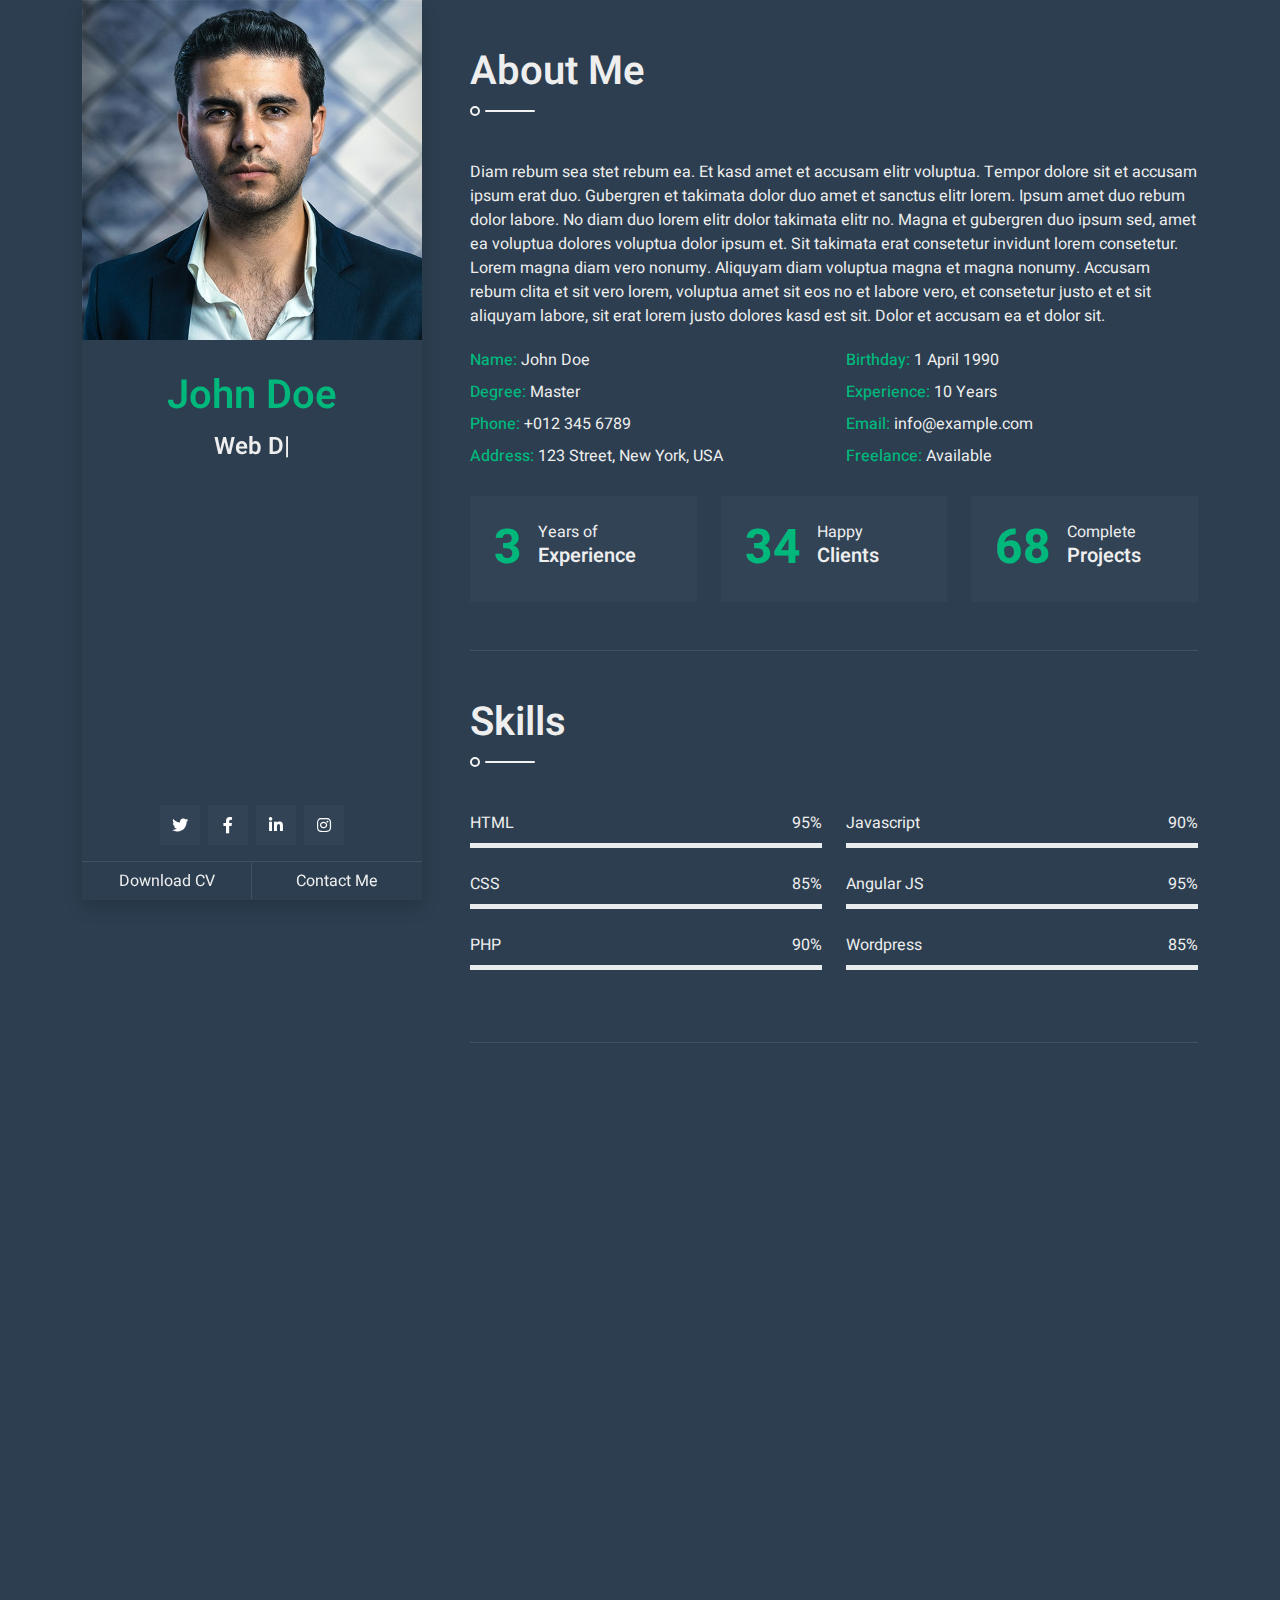
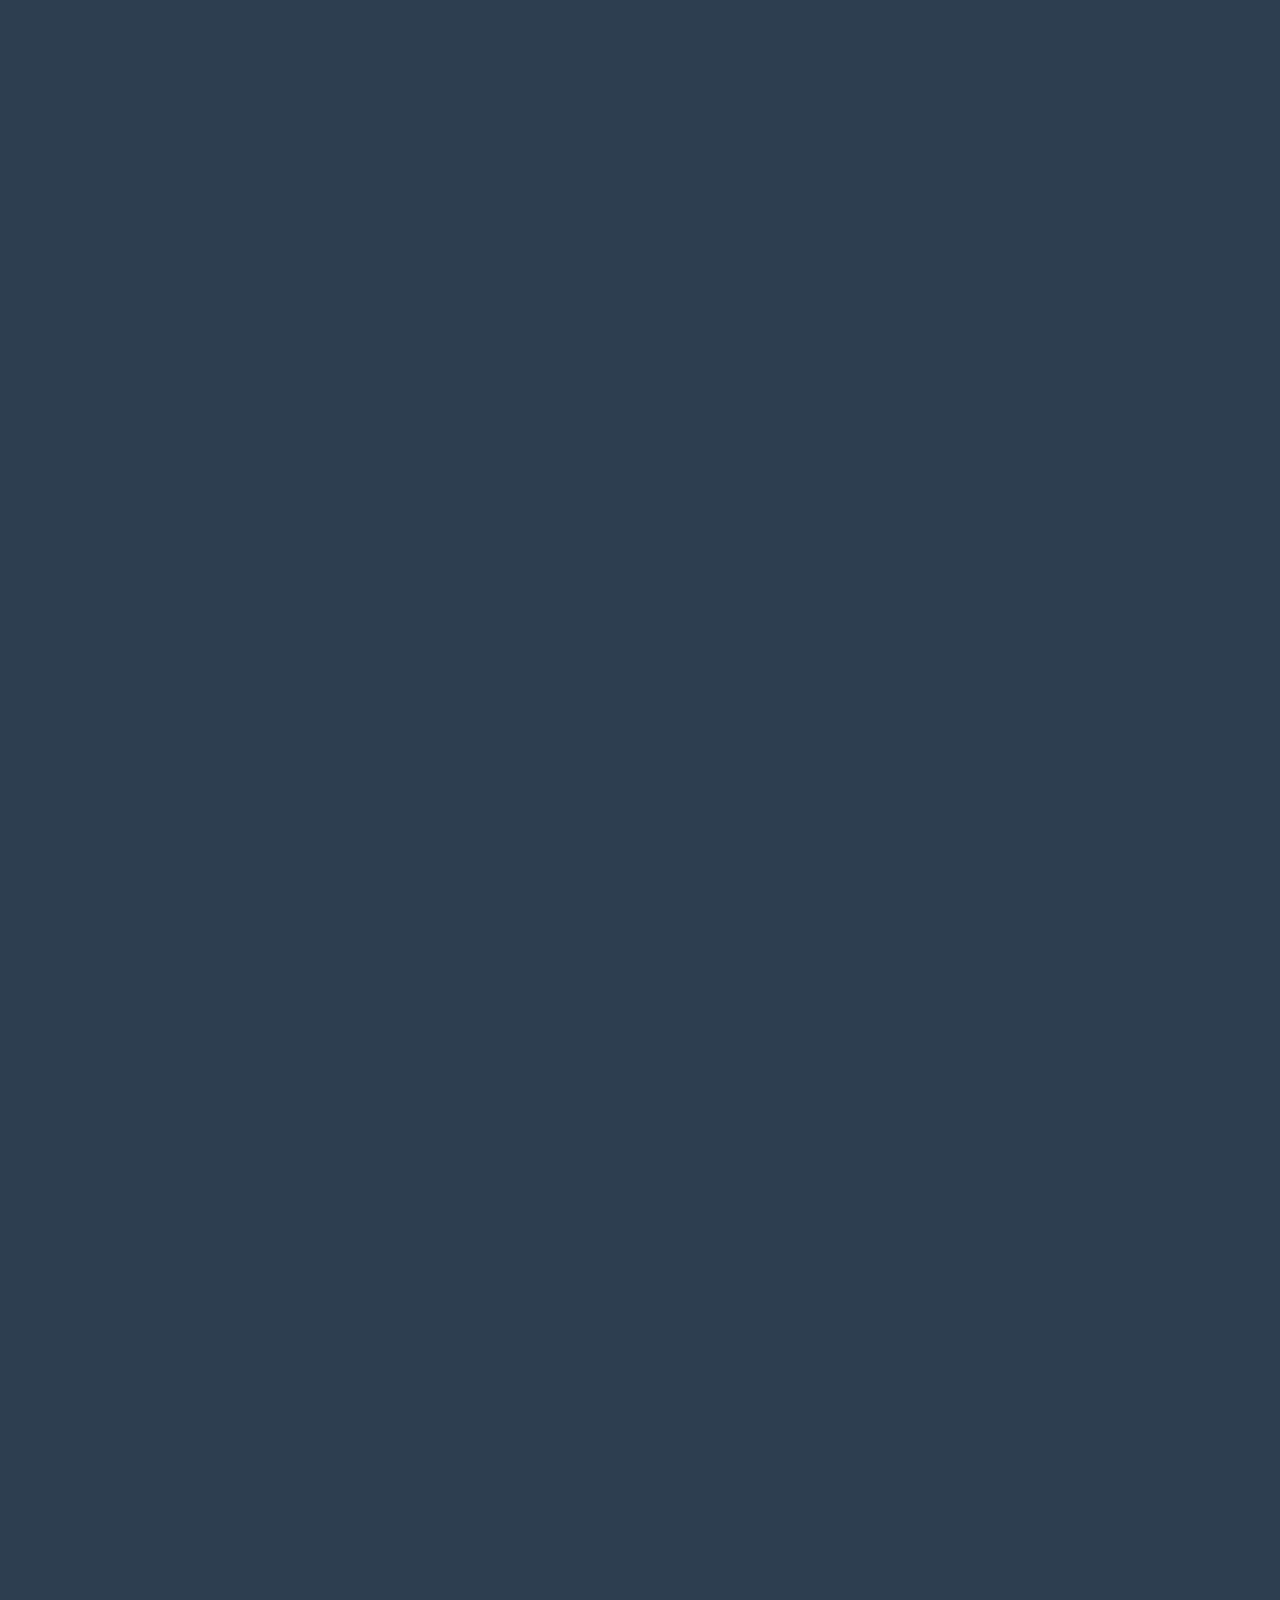
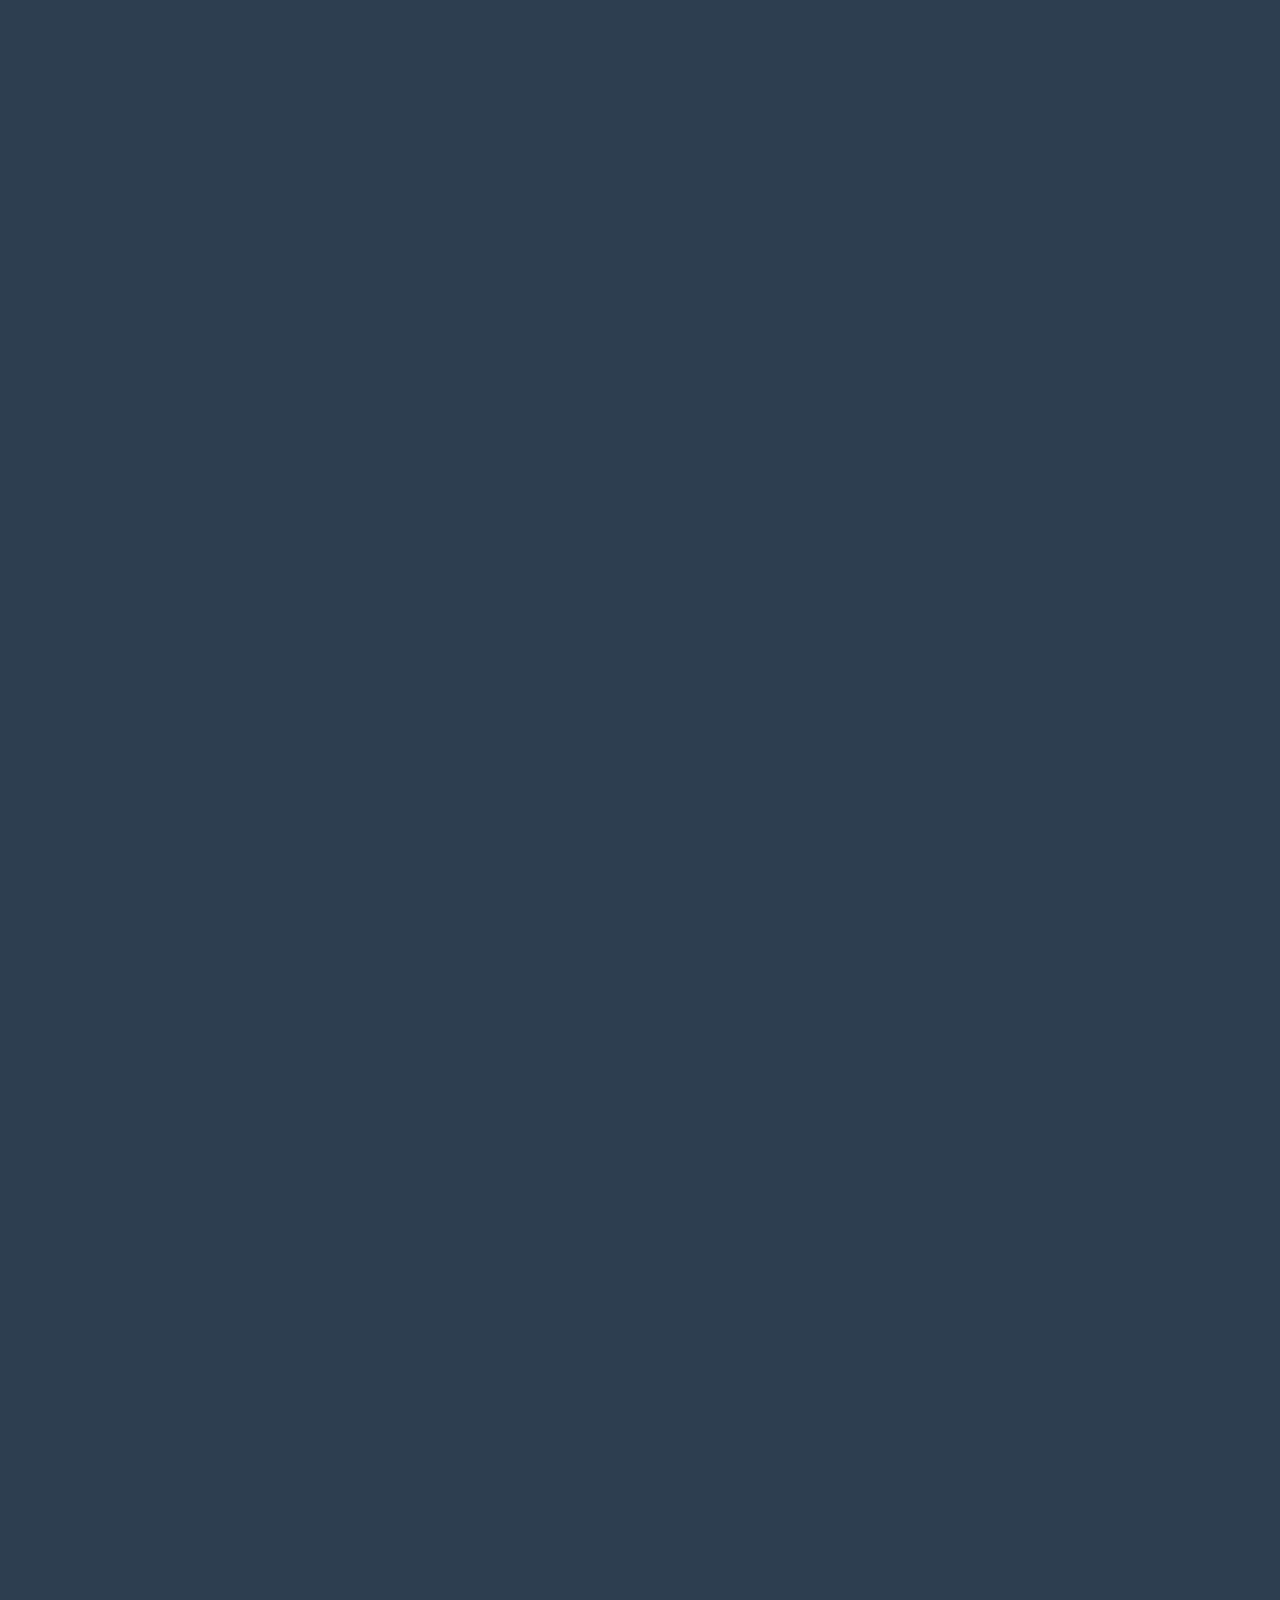
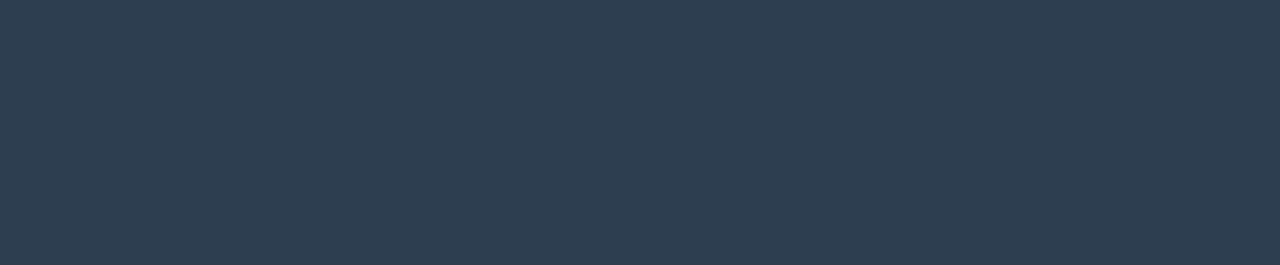
==== index.html @ 40d7a557 "update" ====
<!DOCTYPE html>
<html lang="en">
    <head>
        <met#aeb3b8et="utf-8">
        <title>DarkCV - Bootstrap CV Resume Template</title>
        <meta content="width=device-width, initial-scale=1.0" name="viewport">
        <meta content="Free Website Template" name="keywords">
        <meta content="Free Website Template" name="description">

        <!-- Favicon -->
        <link href="img/favicon.ico" rel="icon">

        <!-- Google Web Fonts -->
        <link rel="preconnect" href="https://fonts.googleapis.com">
        <link rel="preconnect" href="https://fonts.gstatic.com" crossorigin>
        <link href="https://fonts.googleapis.com/css2?family=Heebo:wght@300;400;500;600;700&display=swap" rel="stylesheet">

        <!-- Icon Font Stylesheet -->
        <link href="https://cdnjs.cloudflare.com/ajax/libs/font-awesome/5.10.0/css/all.min.css" rel="stylesheet">
        <link href="https://cdn.jsdelivr.net/npm/bootstrap-icons@1.4.1/font/bootstrap-icons.css" rel="stylesheet">

        <!-- Libraries Stylesheet -->
        <link href="lib/owlcarousel/assets/owl.carousel.min.css" rel="stylesheet">
        <link href="lib/lightbox/css/lightbox.min.css" rel="stylesheet">
        <link href="lib/animate/animate.min.css" rel="stylesheet">

        <!-- Customized Bootstrap Stylesheet -->
        <link href="css/bootstrap.min.css" rel="stylesheet">

        <!-- Template Stylesheet -->
        <link href="css/style.css" rel="stylesheet">
    </head>

    <body>
        <!-- Spinner Start -->
        <div id="spinner" class="show bg-white position-fixed translate-middle w-100 vh-100 top-50 start-50 d-flex align-items-center justify-content-center">
            <div class="spinner-border text-primary" style="width: 3rem; height: 3rem;" role="status">
                <span class="sr-only">Loading...</span>
            </div>
        </div>
        <!-- Spinner End -->

        <div class="container">
            <div class="row g-5">
                <div class="col-lg-4 sticky-lg-top vh-100">
                    <div class="d-flex flex-column h-100 text-center overflow-auto shadow">
                        <img class="w-100 img-fluid mb-4" src="img/profile.jpg" alt="Image">
                        <h1 class="text-primary mt-2">John Doe</h1>
                        <div class="mb-4" style="height: 22px;">
                            <h4 class="typed-text-output d-inline-block text-light"></h4>
                            <div class="typed-text d-none">Web Designer, Web Developer, Front End Developer, Apps Designer, Apps Developer</div>
                        </div>
                        <div class="d-flex justify-content-center mt-auto mb-3">
                            <a class="btn btn-secondary btn-square mx-1" href="#"><i class="fab fa-twitter"></i></a>
                            <a class="btn btn-secondary btn-square mx-1" href="#"><i class="fab fa-facebook-f"></i></a>
                            <a class="btn btn-secondary btn-square mx-1" href="#"><i class="fab fa-linkedin-in"></i></a>
                            <a class="btn btn-secondary btn-square mx-1" href="#"><i class="fab fa-instagram"></i></a>
                        </div>
                        <div class="d-flex align-items-end justify-content-between border-top">
                            <a href="" class="btn w-50 border-end">Download CV</a>
                            <a href="#contact" class="btn w-50 btn-scroll">Contact Me</a>
                        </div>
                    </div>
                </div>
                <div class="col-lg-8">
                    <!-- About Start -->
                    <section class="py-5 border-bottom wow fadeInUp" data-wow-delay="0.1s">
                        <h1 class="title pb-3 mb-5">About Me</h1>
                        <p>Diam rebum sea stet rebum ea. Et kasd amet et accusam elitr voluptua. Tempor dolore sit et accusam ipsum erat duo. Gubergren et takimata dolor duo amet et sanctus elitr lorem. Ipsum amet duo rebum dolor labore. No diam duo lorem elitr dolor takimata elitr no. Magna et gubergren duo ipsum sed, amet ea voluptua dolores voluptua dolor ipsum et. Sit takimata erat consetetur invidunt lorem consetetur. Lorem magna diam vero nonumy. Aliquyam diam voluptua magna et magna nonumy. Accusam rebum clita et sit vero lorem, voluptua amet sit eos no et labore vero, et consetetur justo et et sit aliquyam labore, sit erat lorem justo dolores kasd est sit. Dolor et accusam ea et dolor sit.</p>
                        <div class="row mb-4">
                            <div class="col-sm-6 py-1">
                                <span class="fw-medium text-primary">Name:</span> John Doe
                            </div>
                            <div class="col-sm-6 py-1">
                                <span class="fw-medium text-primary">Birthday:</span> 1 April 1990
                            </div>
                            <div class="col-sm-6 py-1">
                                <span class="fw-medium text-primary">Degree:</span> Master
                            </div>
                            <div class="col-sm-6 py-1">
                                <span class="fw-medium text-primary">Experience:</span> 10 Years
                            </div>
                            <div class="col-sm-6 py-1">
                                <span class="fw-medium text-primary">Phone:</span> +012 345 6789
                            </div>
                            <div class="col-sm-6 py-1">
                                <span class="fw-medium text-primary">Email:</span> info@example.com
                            </div>
                            <div class="col-sm-6 py-1">
                                <span class="fw-medium text-primary">Address:</span> 123 Street, New York, USA
                            </div>
                            <div class="col-sm-6 py-1">
                                <span class="fw-medium text-primary">Freelance:</span> Available
                            </div>
                        </div>
                        <div class="row g-4">
                            <div class="col-md-4 col-lg-6 col-xl-4">
                                <div class="d-flex bg-secondary p-4">
                                    <h1 class="flex-shrink-0 display-5 text-primary mb-0" data-toggle="counter-up">10</h1>
                                    <div class="ps-3">
                                        <p class="mb-0">Years of</p>
                                        <h5 class="mb-0">Experience</h5>
                                    </div>
                                </div>
                            </div>
                            <div class="col-md-4 col-lg-6 col-xl-4">
                                <div class="d-flex bg-secondary p-4">
                                    <h1 class="flex-shrink-0 display-5 text-primary mb-0" data-toggle="counter-up">100</h1>
                                    <div class="ps-3">
                                        <p class="mb-0">Happy</p>
                                        <h5 class="mb-0">Clients</h5>
                                    </div>
                                </div>
                            </div>
                            <div class="col-md-4 col-lg-6 col-xl-4">
                                <div class="d-flex bg-secondary p-4">
                                    <h1 class="flex-shrink-0 display-5 text-primary mb-0" data-toggle="counter-up">200</h1>
                                    <div class="ps-3">
                                        <p class="mb-0">Complete</p>
                                        <h5 class="mb-0">Projects</h5>
                                    </div>
                                </div>
                            </div>
                        </div>
                    </section>
                    <!-- About End -->

                    <!-- Skills Start -->
                    <section class="py-5 border-bottom wow fadeInUp" data-wow-delay="0.1s">
                        <h1 class="title pb-3 mb-5">Skills</h1>
                        <div class="row">
                            <div class="col-sm-6">
                                <div class="skill mb-4">
                                    <div class="d-flex justify-content-between">
                                        <p class="mb-2">HTML</p>
                                        <p class="mb-2">95%</p>
                                    </div>
                                    <div class="progress">
                                        <div class="progress-bar bg-primary" role="progressbar" aria-valuenow="95" aria-valuemin="0" aria-valuemax="100"></div>
                                    </div>
                                </div>
                                <div class="skill mb-4">
                                    <div class="d-flex justify-content-between">
                                        <p class="mb-2">CSS</p>
                                        <p class="mb-2">85%</p>
                                    </div>
                                    <div class="progress">
                                        <div class="progress-bar bg-warning" role="progressbar" aria-valuenow="85" aria-valuemin="0" aria-valuemax="100"></div>
                                    </div>
                                </div>
                                <div class="skill mb-4">
                                    <div class="d-flex justify-content-between">
                                        <p class="mb-2">PHP</p>
                                        <p class="mb-2">90%</p>
                                    </div>
                                    <div class="progress">
                                        <div class="progress-bar bg-danger" role="progressbar" aria-valuenow="90" aria-valuemin="0" aria-valuemax="100"></div>
                                    </div>
                                </div>
                            </div>
                            <div class="col-sm-6">
                                <div class="skill mb-4">
                                    <div class="d-flex justify-content-between">
                                        <p class="mb-2">Javascript</p>
                                        <p class="mb-2">90%</p>
                                    </div>
                                    <div class="progress">
                                        <div class="progress-bar bg-danger" role="progressbar" aria-valuenow="90" aria-valuemin="0" aria-valuemax="100"></div>
                                    </div>
                                </div>
                                <div class="skill mb-4">
                                    <div class="d-flex justify-content-between">
                                        <p class="mb-2">Angular JS</p>
                                        <p class="mb-2">95%</p>
                                    </div>
                                    <div class="progress">
                                        <div class="progress-bar bg-success" role="progressbar" aria-valuenow="95" aria-valuemin="0" aria-valuemax="100"></div>
                                    </div>
                                </div>
                                <div class="skill mb-4">
                                    <div class="d-flex justify-content-between">
                                        <p class="mb-2">Wordpress</p>
                                        <p class="mb-2">85%</p>
                                    </div>
                                    <div class="progress">
                                        <div class="progress-bar bg-info" role="progressbar" aria-valuenow="85" aria-valuemin="0" aria-valuemax="100"></div>
                                    </div>
                                </div>
                            </div>
                        </div>
                    </section>
                    <!-- Skills End -->

                    <!-- Expericence Start -->
                    <section class="py-5 wow fadeInUp" data-wow-delay="0.1s">
                        <h1 class="title pb-3 mb-5">Expericence</h1>
                        <div class="border-start border-2 border-light pt-2 ps-5">
                            <div class="position-relative mb-4">
                                <span class="bi bi-arrow-right fs-4 text-light position-absolute" style="top: -5px; left: -50px;"></span>
                                <h5 class="mb-1">Web Designer</h5>
                                <p class="mb-2">Soft Company | <small>2000 - 2050</small></p>
                                <p>Tempor eos dolore amet tempor dolor tempor. Dolore ea magna sit amet dolor eirmod. Eos ipsum est tempor dolor. Clita lorem kasd sed ea lorem diam ea lorem eirmod duo sit ipsum stet lorem diam</p>
                            </div>
                            <div class="position-relative mb-4">
                                <span class="bi bi-arrow-right fs-4 text-light position-absolute" style="top: -5px; left: -50px;"></span>
                                <h5 class="mb-1">Web Designer</h5>
                                <p class="mb-2">Soft Company | <small>2000 - 2050</small></p>
                                <p>Tempor eos dolore amet tempor dolor tempor. Dolore ea magna sit amet dolor eirmod. Eos ipsum est tempor dolor. Clita lorem kasd sed ea lorem diam ea lorem eirmod duo sit ipsum stet lorem diam</p>
                            </div>
                            <div class="position-relative mb-4">
                                <span class="bi bi-arrow-right fs-4 text-light position-absolute" style="top: -5px; left: -50px;"></span>
                                <h5 class="mb-1">Web Designer</h5>
                                <p class="mb-2">Soft Company | <small>2000 - 2050</small></p>
                                <p>Tempor eos dolore amet tempor dolor tempor. Dolore ea magna sit amet dolor eirmod. Eos ipsum est tempor dolor. Clita lorem kasd sed ea lorem diam ea lorem eirmod duo sit ipsum stet lorem diam</p>
                            </div>
                        </div>
                    </section>
                    <!-- Expericence End -->

                    <!-- Subscribe Start -->
                    <section class="wow fadeInUp" data-wow-delay="0.1s">
                        <div class="bg-secondary text-center p-5">
                            <h1 class="text-white font-weight-bold">Subscribe My Newsletter</h1>
                            <p class="text-white">Subscribe and get my latest article in your inbox</p>
                            <div class="position-relative w-100">
                                <input class="form-control bg-dark border-0 w-100 py-3 ps-4 pe-5" type="text" placeholder="Your email">
                                <button type="button" class="btn btn-primary py-2 position-absolute top-0 end-0 mt-2 me-2">Subscribe</button>
                            </div>
                        </div>
                    </section>
                    <!-- Subscribe End -->

                    <!-- Services Start -->
                    <section class="py-5 border-bottom wow fadeInUp" data-wow-delay="0.1s">
                        <h1 class="title pb-3 mb-5">Services</h1>
                        <div class="row g-4">
                            <div class="col-md-6">
                                <div class="service-item">
                                    <i class="fa fa-2x fa-laptop-code mx-auto mb-4"></i>
                                    <h5 class="mb-2">Web Design</h5>
                                    <p class="mb-0">Justo sit justo eos amet tempor amet clita amet ipsum eos elitr. Amet lorem lorem lorem est amet labore</p>
                                </div>
                            </div>
                            <div class="col-md-6">
                                <div class="service-item">
                                    <i class="fab fa-2x fa-android mx-auto mb-4"></i>
                                    <h5 class="mb-2">Apps Development</h5>
                                    <p class="mb-0">Justo sit justo eos amet tempor amet clita amet ipsum eos elitr. Amet lorem lorem lorem est amet labore</p>
                                </div>
                            </div>
                            <div class="col-md-6">
                                <div class="service-item">
                                    <i class="fa fa-2x fa-search mx-auto mb-4"></i>
                                    <h5 class="mb-2">SEO</h5>
                                    <p class="mb-0">Justo sit justo eos amet tempor amet clita amet ipsum eos elitr. Amet lorem lorem lorem est amet labore</p>
                                </div>
                            </div>
                            <div class="col-md-6">
                                <div class="service-item">
                                    <i class="fa fa-2x fa-edit mx-auto mb-4"></i>
                                    <h5 class="mb-2">Content Creating</h5>
                                    <p class="mb-0">Justo sit justo eos amet tempor amet clita amet ipsum eos elitr. Amet lorem lorem lorem est amet labore</p>
                                </div>
                            </div>
                        </div>
                    </section>
                    <!-- Services End -->

                    <!-- Portfolio Start -->
                    <section class="py-5 border-bottom wow fadeInUp" data-wow-delay="0.1s">
                        <h1 class="title pb-3 mb-5">Portfolio</h1>
                        <div class="row">
                            <div class="col-12">
                                <div class="row">
                                    <div class="col-12 text-center mb-2">
                                        <ul class="list-inline mb-4" id="portfolio-flters">
                                            <li class="btn btn-secondary active"  data-filter="*"><i class="fa fa-star me-2"></i>All</li>
                                            <li class="btn btn-secondary" data-filter=".first"><i class="fa fa-laptop-code me-2"></i>Design</li>
                                            <li class="btn btn-secondary" data-filter=".second"><i class="fa fa-mobile-alt me-2"></i>Development</li>
                                        </ul>
                                    </div>
                                </div>
                                <div class="row portfolio-container">
                                    <div class="col-md-6 mb-4 portfolio-item first">
                                        <div class="position-relative overflow-hidden mb-2">
                                            <img class="img-fluid w-100" src="img/portfolio-1.jpg" alt="">
                                            <div class="portfolio-btn d-flex align-items-center justify-content-center">
                                                <a href="img/portfolio-1.jpg" data-lightbox="portfolio">
                                                    <i class="bi bi-plus text-light"></i>
                                                </a>
                                            </div>
                                        </div>
                                    </div>
                                    <div class="col-md-6 mb-4 portfolio-item second">
                                        <div class="position-relative overflow-hidden mb-2">
                                            <img class="img-fluid w-100" src="img/portfolio-2.jpg" alt="">
                                            <div class="portfolio-btn d-flex align-items-center justify-content-center">
                                                <a href="img/portfolio-2.jpg" data-lightbox="portfolio">
                                                    <i class="bi bi-plus text-light"></i>
                                                </a>
                                            </div>
                                        </div>
                                    </div>
                                    <div class="col-md-6 mb-4 portfolio-item first">
                                        <div class="position-relative overflow-hidden mb-2">
                                            <img class="img-fluid w-100" src="img/portfolio-3.jpg" alt="">
                                            <div class="portfolio-btn d-flex align-items-center justify-content-center">
                                                <a href="img/portfolio-3.jpg" data-lightbox="portfolio">
                                                    <i class="bi bi-plus text-light"></i>
                                                </a>
                                            </div>
                                        </div>
                                    </div>
                                    <div class="col-md-6 mb-4 portfolio-item second">
                                        <div class="position-relative overflow-hidden mb-2">
                                            <img class="img-fluid w-100" src="img/portfolio-4.jpg" alt="">
                                            <div class="portfolio-btn d-flex align-items-center justify-content-center">
                                                <a href="img/portfolio-4.jpg" data-lightbox="portfolio">
                                                    <i class="bi bi-plus text-light"></i>
                                                </a>
                                            </div>
                                        </div>
                                    </div>
                                </div>
                            </div>
                        </div>
                    </section>
                    <!-- Portfolio End -->

                    <!-- Testimonial Start -->
                    <section class="py-5 border-bottom wow fadeInUp" data-wow-delay="0.1s">
                        <h1 class="title pb-3 mb-5">Testimonial</h1>
                        <div class="owl-carousel testimonial-carousel">
                            <div class="text-left">
                                <i class="fa fa-3x fa-quote-left text-primary mb-4"></i>
                                <p class="fs-4 mb-4">Dolor eirmod diam stet kasd sed. Aliqu rebum est eos. Rebum elitr dolore et eos labore, stet justo sed est sed. Diam sed sed dolor stet accusam amet eirmod eos, labore diam clita</p>
                                <div class="d-flex align-items-center">
                                    <img class="img-fluid" src="img/testimonial-1.jpg" style="width: 60px; height: 60px;">
                                    <div class="ps-3">
                                        <p class="text-primary fs-5 mb-1">Client Name</p>
                                        <i>Profession</i>
                                    </div>
                                </div>
                            </div>
                            <div class="text-left">
                                <i class="fa fa-3x fa-quote-left text-primary mb-4"></i>
                                <p class="fs-4 mb-4">Dolor eirmod diam stet kasd sed. Aliqu rebum est eos. Rebum elitr dolore et eos labore, stet justo sed est sed. Diam sed sed dolor stet accusam amet eirmod eos, labore diam clita</p>
                                <div class="d-flex align-items-center">
                                    <img class="img-fluid" src="img/testimonial-2.jpg" style="width: 60px; height: 60px;">
                                    <div class="ps-3">
                                        <p class="text-primary fs-5 mb-1">Client Name</p>
                                        <i>Profession</i>
                                    </div>
                                </div>
                            </div>
                            <div class="text-left">
                                <i class="fa fa-3x fa-quote-left text-primary mb-4"></i>
                                <p class="fs-4 mb-4">Dolor eirmod diam stet kasd sed. Aliqu rebum est eos. Rebum elitr dolore et eos labore, stet justo sed est sed. Diam sed sed dolor stet accusam amet eirmod eos, labore diam clita</p>
                                <div class="d-flex align-items-center">
                                    <img class="img-fluid" src="img/testimonial-3.jpg" style="width: 60px; height: 60px;">
                                    <div class="ps-3">
                                        <p class="text-primary fs-5 mb-1">Client Name</p>
                                        <i>Profession</i>
                                    </div>
                                </div>
                            </div>
                        </div>
                    </section>
                    <!-- Testimonial End -->

                    <!-- Contact Start -->
                    <section class="py-5 wow fadeInUp" data-wow-delay="0.1s" id="contact">
                        <h1 class="title pb-3 mb-5">Contact Me</h1>
						<p class="mb-4">The contact form is currently inactive. Get a functional and working contact form with Ajax & PHP in a few minutes. Just copy and paste the files, add a little code and you're done. <a href="https://htmlcodex.com/contact-form">Download Now</a></p>
                        <form>
                            <div class="row g-3">
                                <div class="col-md-6">
                                    <div class="form-floating">
                                        <input type="text" class="form-control border-0 bg-secondary" id="name" placeholder="Your Name">
                                        <label for="name">Your Name</label>
                                    </div>
                                </div>
                                <div class="col-md-6">
                                    <div class="form-floating">
                                        <input type="email" class="form-control border-0 bg-secondary" id="email" placeholder="Your Email">
                                        <label for="email">Your Email</label>
                                    </div>
                                </div>
                                <div class="col-12">
                                    <div class="form-floating">
                                        <input type="text" class="form-control border-0 bg-secondary" id="subject" placeholder="Subject">
                                        <label for="subject">Subject</label>
                                    </div>
                                </div>
                                <div class="col-12">
                                    <div class="form-floating">
                                        <textarea class="form-control border-0 bg-secondary" placeholder="Leave a message here" id="message" style="height: 200px"></textarea>
                                        <label for="message">Message</label>
                                    </div>
                                </div>
                                <div class="col-12">
                                    <button class="btn btn-primary w-100 py-3" type="submit">Send Message</button>
                                </div>
                            </div>
                        </form>
                    </section>
                    <!-- Contact End -->

                    <!-- Footer Start -->
                    <section class="wow fadeIn" data-wow-delay="0.1s">
                        <div class="bg-secondary text-light text-center p-5">
                            <div class="d-flex justify-content-center mb-4">
                                <a class="btn btn-dark btn-square mx-1" href="#"><i class="fab fa-twitter"></i></a>
                                <a class="btn btn-dark btn-square mx-1" href="#"><i class="fab fa-facebook-f"></i></a>
                                <a class="btn btn-dark btn-square mx-1" href="#"><i class="fab fa-linkedin-in"></i></a>
                                <a class="btn btn-dark btn-square mx-1" href="#"><i class="fab fa-instagram"></i></a>
                            </div>
                            <div class="d-flex justify-content-center mb-3">
                                <a class="text-light px-3 border-end" href="#">Privacy</a>
                                <a class="text-light px-3 border-end" href="#">Terms</a>
                                <a class="text-light px-3 border-end" href="#">FAQs</a>
                                <a class="text-light px-3" href="#">Help</a>
                            </div>
							
                            <!--/*** This template is free as long as you keep the footer author’s credit link/attribution link/backlink. If you'd like to use the template without the footer author’s credit link/attribution link/backlink, you can purchase the Credit Removal License from "https://htmlcodex.com/credit-removal". Thank you for your support. ***/-->
							<p class="m-0">&copy; All Rights Reserved. Designed by <a href="https://htmlcodex.com">HTML Codex</a></p>
                        </div>
                    </section>
                    <!-- Footer End -->
                </div>
            </div>
        </div>

        
        <!-- Back to Top -->
        <a href="#" class="back-to-top"><i class="fa fa-angle-double-up"></i></a>
        
        <!-- JavaScript Libraries -->
        <script src="https://code.jquery.com/jquery-3.4.1.min.js"></script>
        <script src="https://stackpath.bootstrapcdn.com/bootstrap/4.4.1/js/bootstrap.bundle.min.js"></script>
        <script src="lib/wow/wow.min.js"></script>
        <script src="lib/typed/typed.min.js"></script>
        <script src="lib/easing/easing.min.js"></script>
        <script src="lib/waypoints/waypoints.min.js"></script>
        <script src="lib/counterup/counterup.min.js"></script>
        <script src="lib/owlcarousel/owl.carousel.min.js"></script>
        <script src="lib/isotope/isotope.pkgd.min.js"></script>
        <script src="lib/lightbox/js/lightbox.min.js"></script>

        <!-- Contact Javascript File -->
        <script src="mail/jqBootstrapValidation.min.js"></script>
        <script src="mail/contact.js"></script>

        <!-- Template Javascript -->
        <script src="js/main.js"></script>
    </body>
</html>
---- css/style.css ----
/********** Template CSS **********/
:root {
  --primary: #00B87B;
  --secondary: #314355;
  --light: #F2F2F2;
  --dark: #2C3E50;
}

#spinner {
  opacity: 0;
  visibility: hidden;
  transition: opacity .5s ease-out, visibility 0s linear .5s;
  z-index: 99999;
}

#spinner.show {
  transition: opacity .5s ease-out, visibility 0s linear 0s;
  visibility: visible;
  opacity: 1;
}

@media (max-width: 991.98px) {
  .sticky-lg-top.vh-100 {
    height: 100% !important;
  }
}

.fw-semi-bold {
  font-weight: 600;
}

.fw-medium {
  font-weight: 500;
}

.btn-square {
  width: 40px;
  height: 40px;
}

.btn-sm-square {
  width: 30px;
  height: 30px;
}

.btn-lg-square {
  width: 50px;
  height: 50px;
}

.btn-square,
.btn-sm-square,
.btn-lg-square {
  padding: 0;
  display: flex;
  align-items: center;
  justify-content: center;
}

.btn.btn-primary {
  color: #FFFFFF;
}

.typed-cursor {
  font-size: 25px;
  color: var(--light);
}

.back-to-top {
  position: fixed;
  display: none;
  width: 30px;
  height: 30px;
  text-align: center;
  line-height: 1;
  font-size: 30px;
  right: 30px;
  bottom: 30px;
  transition: background 0.5s;
  z-index: 11;
}

.back-to-top i {
  color: var(--primary);
}

.back-to-top i:hover {
  color: var(--dark);
}

.back-to-top {
  -webkit-animation: action 1s infinite alternate;
  animation: action 1s infinite alternate;
}

@-webkit-keyframes action {
  0% {
    transform: translateY(0);
  }

  100% {
    transform: translateY(-15px);
  }
}

@keyframes action {
  0% {
    transform: translateY(0);
  }

  100% {
    transform: translateY(-15px);
  }
}

.title {
  position: relative;
}

.title::before {
  position: absolute;
  content: "";
  width: 10px;
  height: 10px;
  bottom: -4px;
  left: 0;
  border: 2px solid var(--light);
  border-radius: 10px;
}

.title::after {
  position: absolute;
  content: "";
  width: 50px;
  height: 2px;
  bottom: 0;
  left: 15px;
  border-radius: 2px;
  background: var(--light);
}

.progress {
  height: 5px;
}

.progress .progress-bar {
  width: 0px;
  transition: 2s;
}

.service-item {
  padding: 30px;
  text-align: center;
  background: var(--secondary);
}

.service-item i {
  width: 75px;
  height: 75px;
  display: flex;
  align-items: center;
  justify-content: center;
  background: var(--light);
  color: var(--primary);
  transition: .5s;
}

.service-item:hover i {
  background: var(--primary);
  color: var(--light);
}

.portfolio-item .portfolio-btn {
  position: absolute;
  width: 0;
  height: 0;
  top: 50%;
  left: 50%;
  font-size: 90px;
  background: rgba(44, 62, 80, .9);
  opacity: 0;
  transition: .5s;
}

.portfolio-item:hover .portfolio-btn {
  opacity: 1;
  width: calc(100% - 60px);
  height: calc(100% - 60px);
  top: 30px;
  left: 30px;
}

.portfolio-item i {
  opacity: 0;
  transition: .3s;
  transition-delay: .3s;
}

.portfolio-item:hover i {
  opacity: 1;
}

.testimonial-carousel .owl-dots {
  margin-top: 25px;
  text-align: center;
}

.testimonial-carousel .owl-dot {
  display: inline-block;
  margin: 0 5px;
  width: 15px;
  height: 15px;
  background: var(--light);
}

.testimonial-carousel .owl-dot.active {
  background: var(--primary);
}
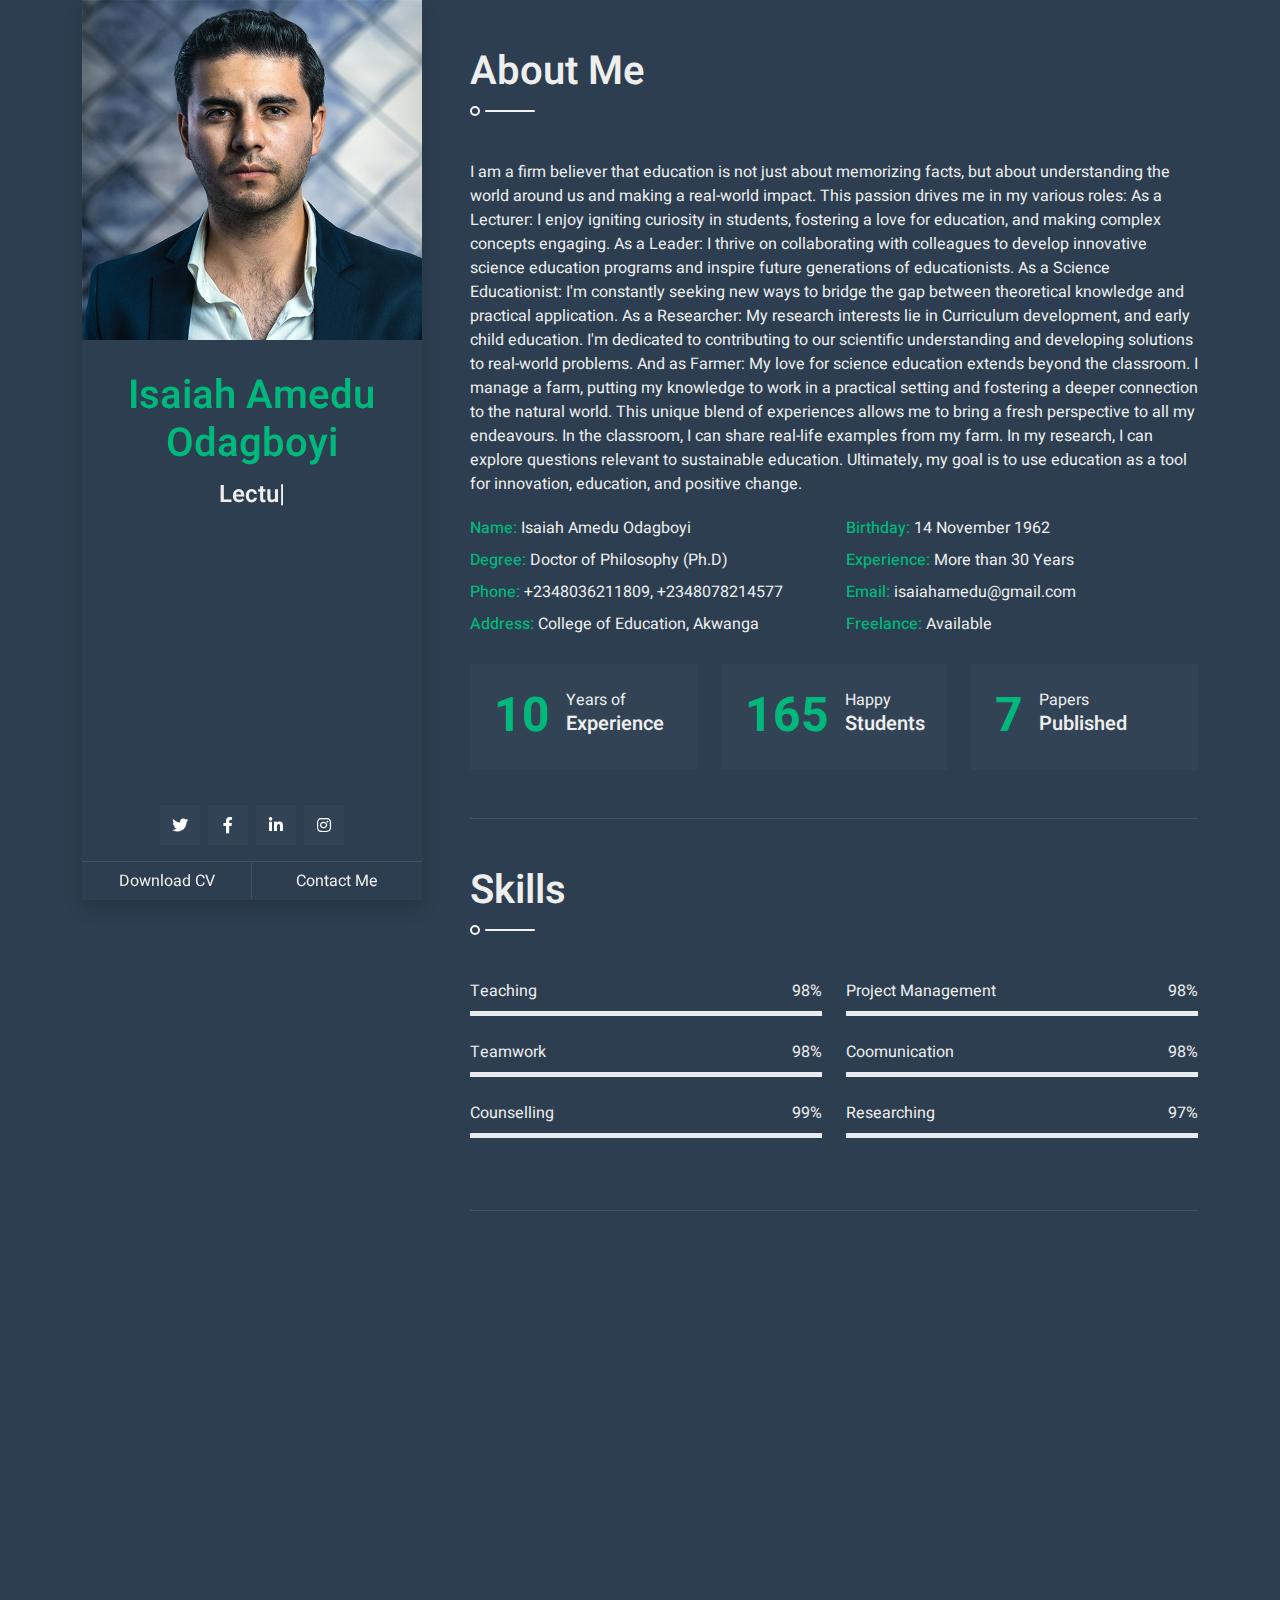
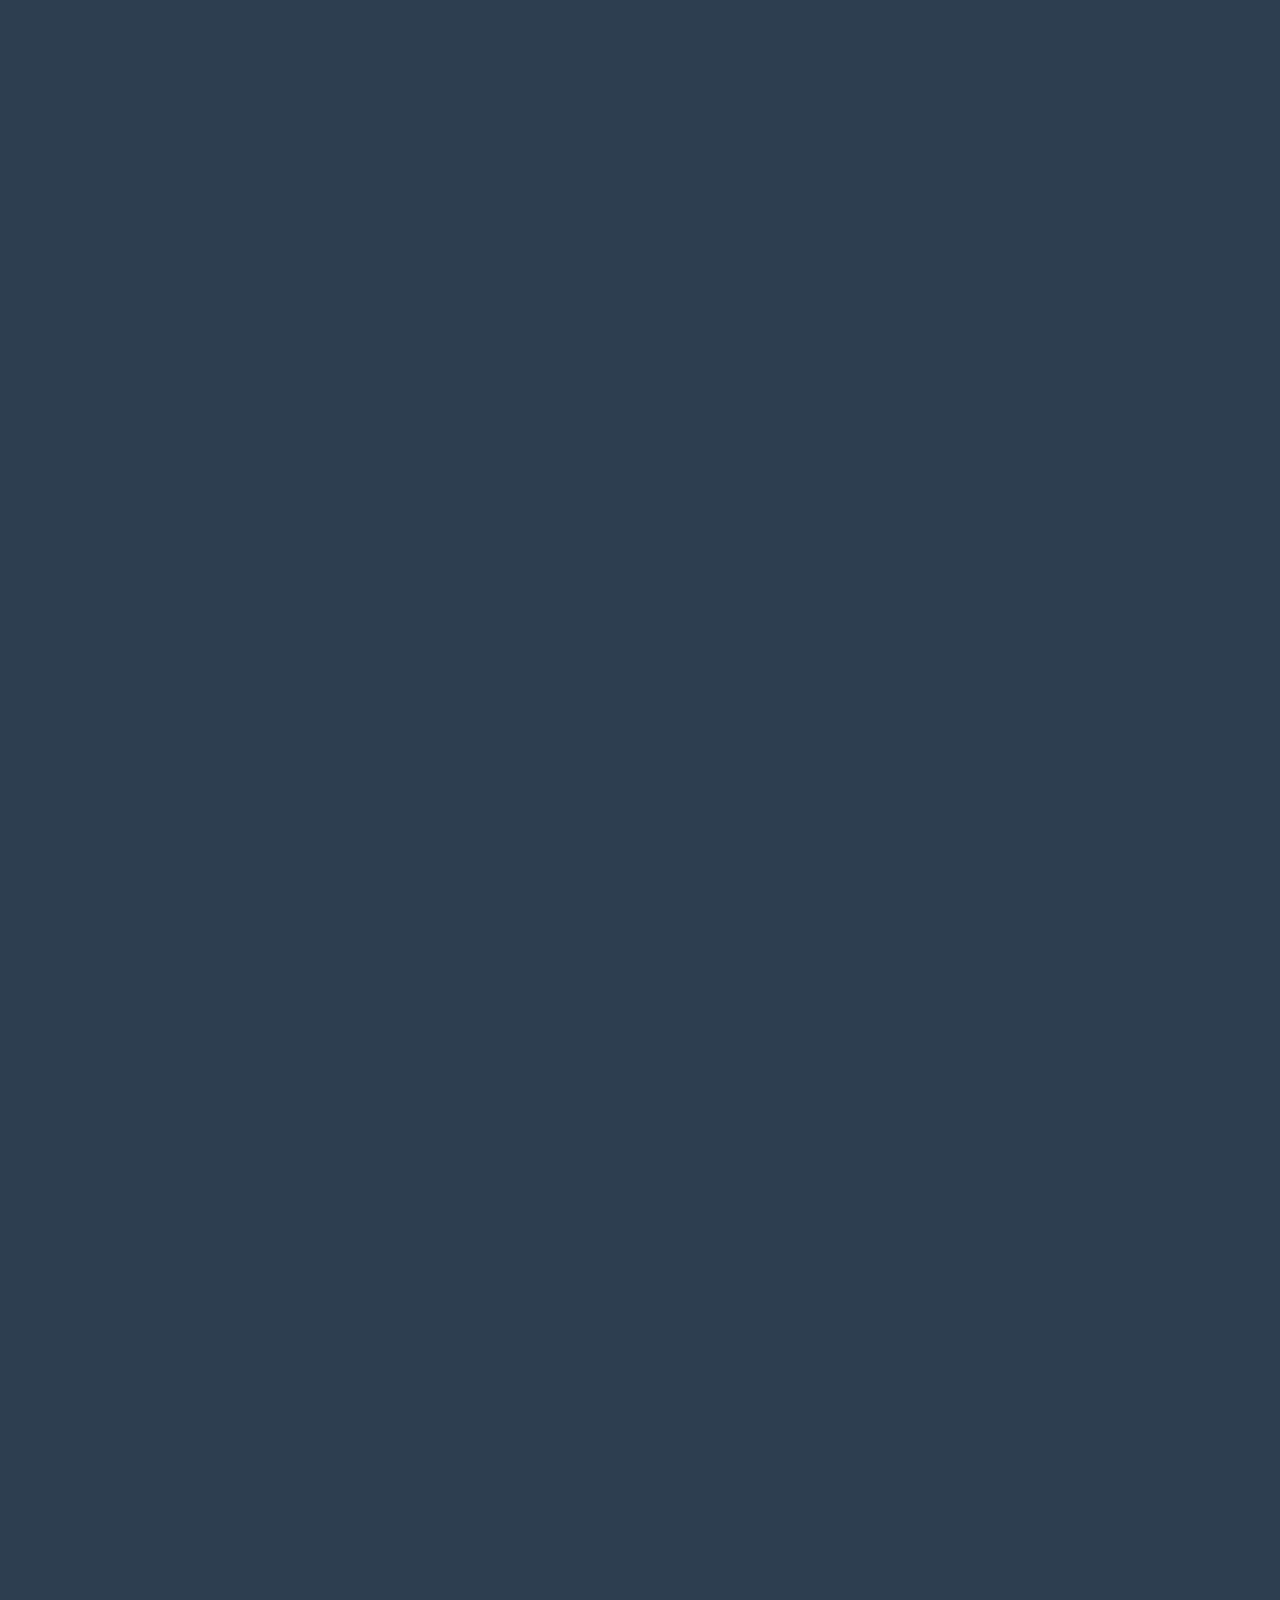
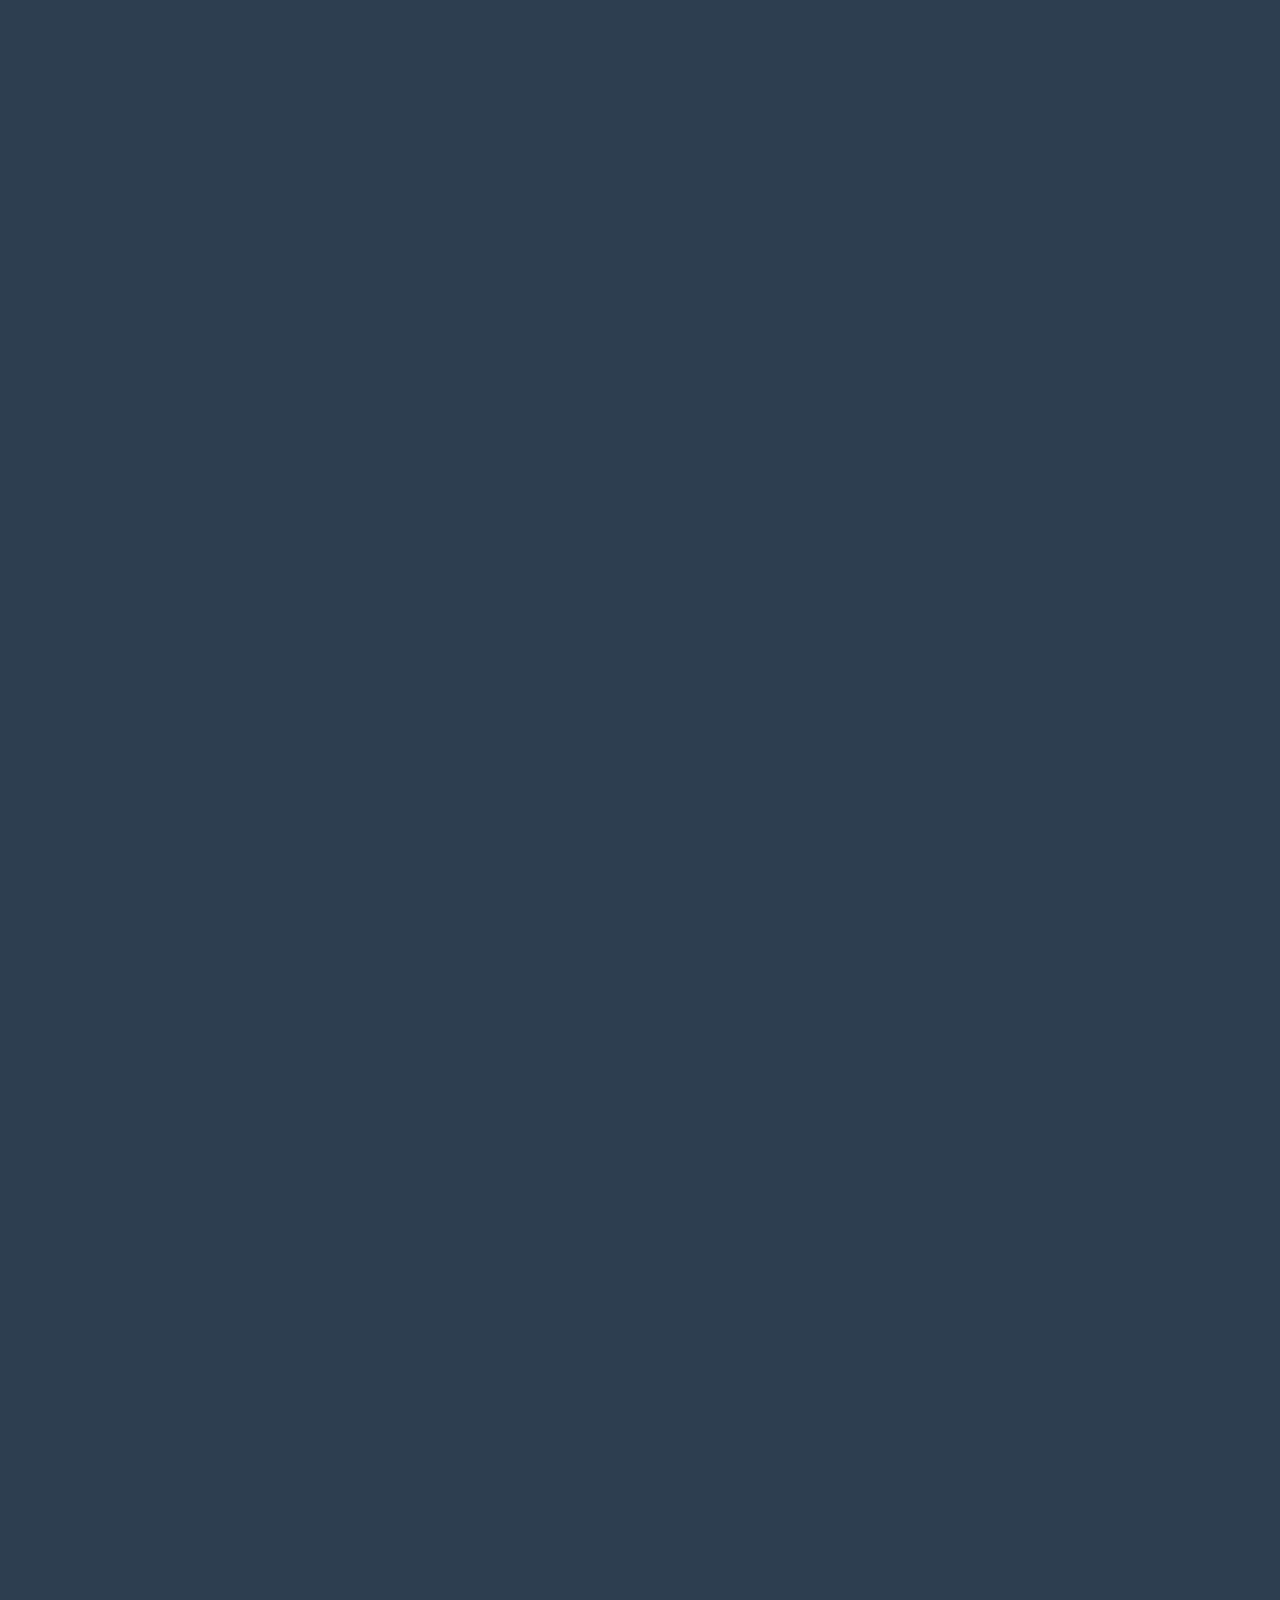
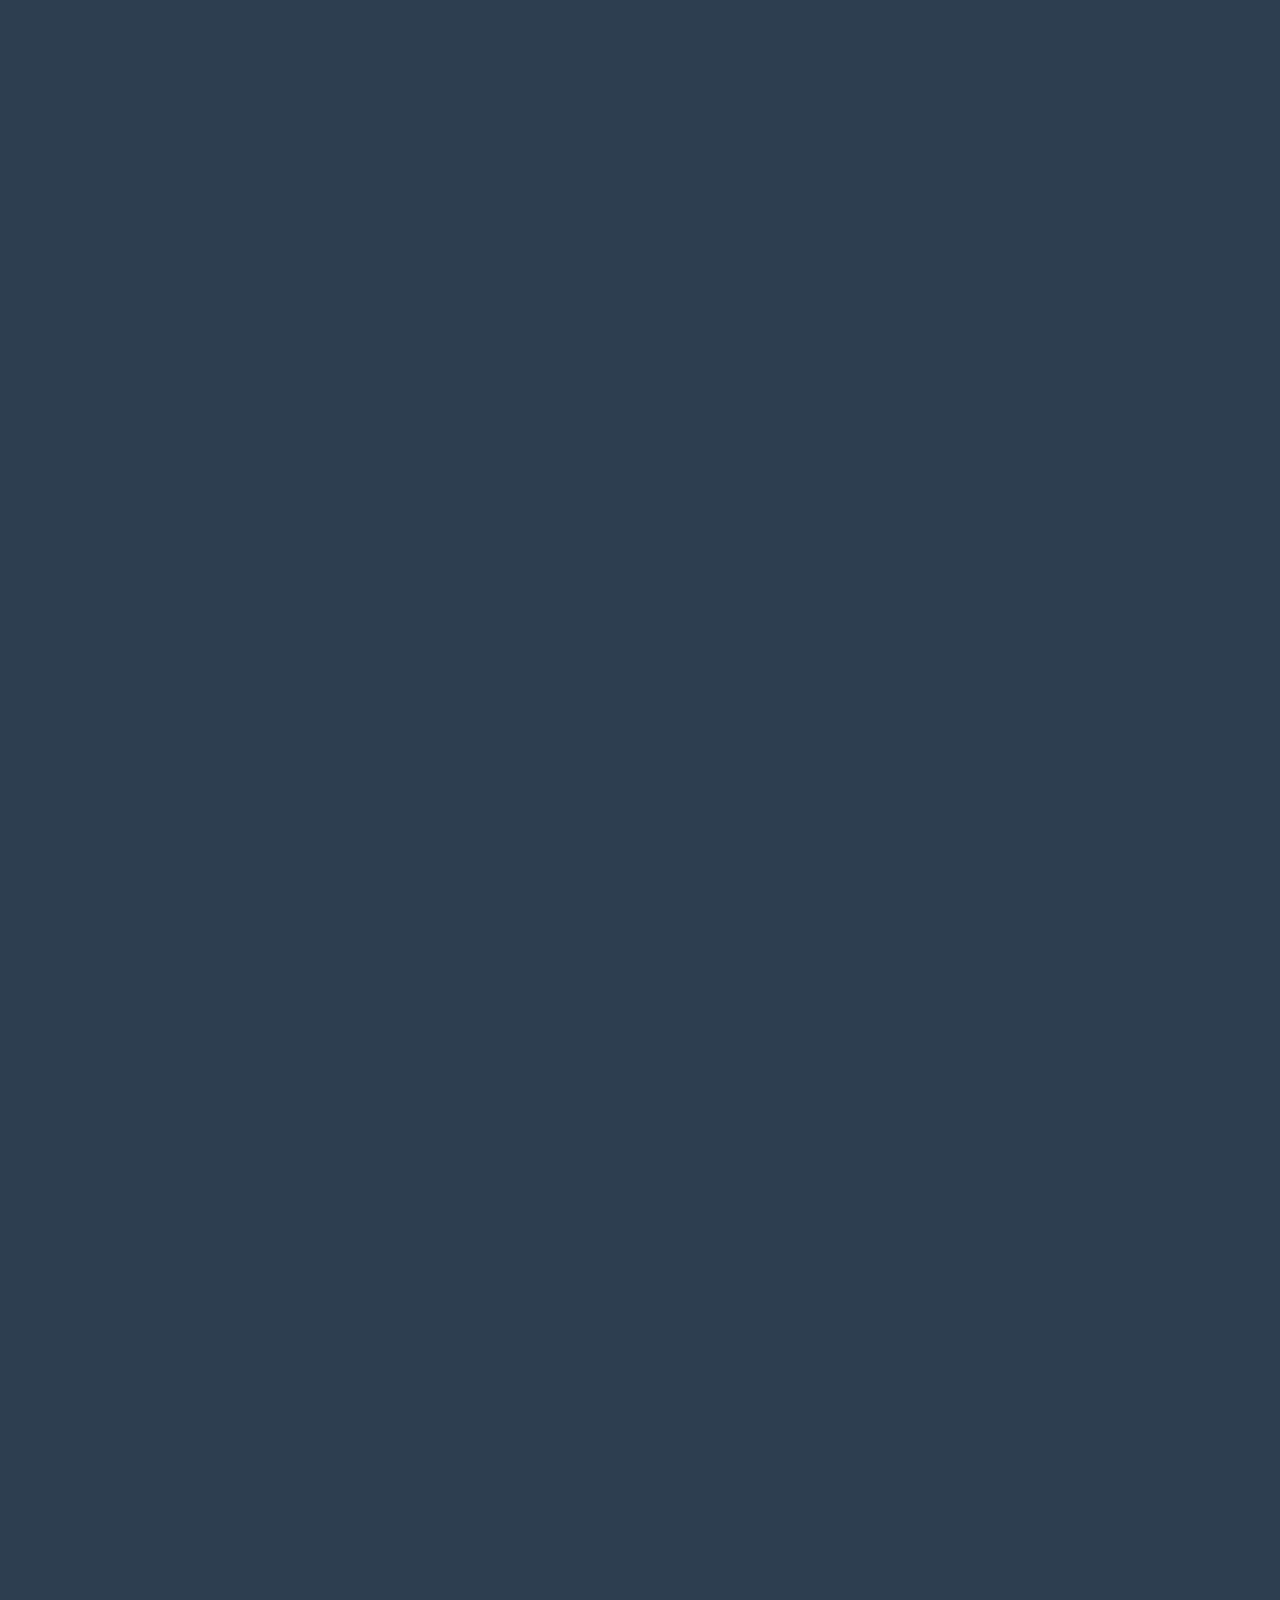
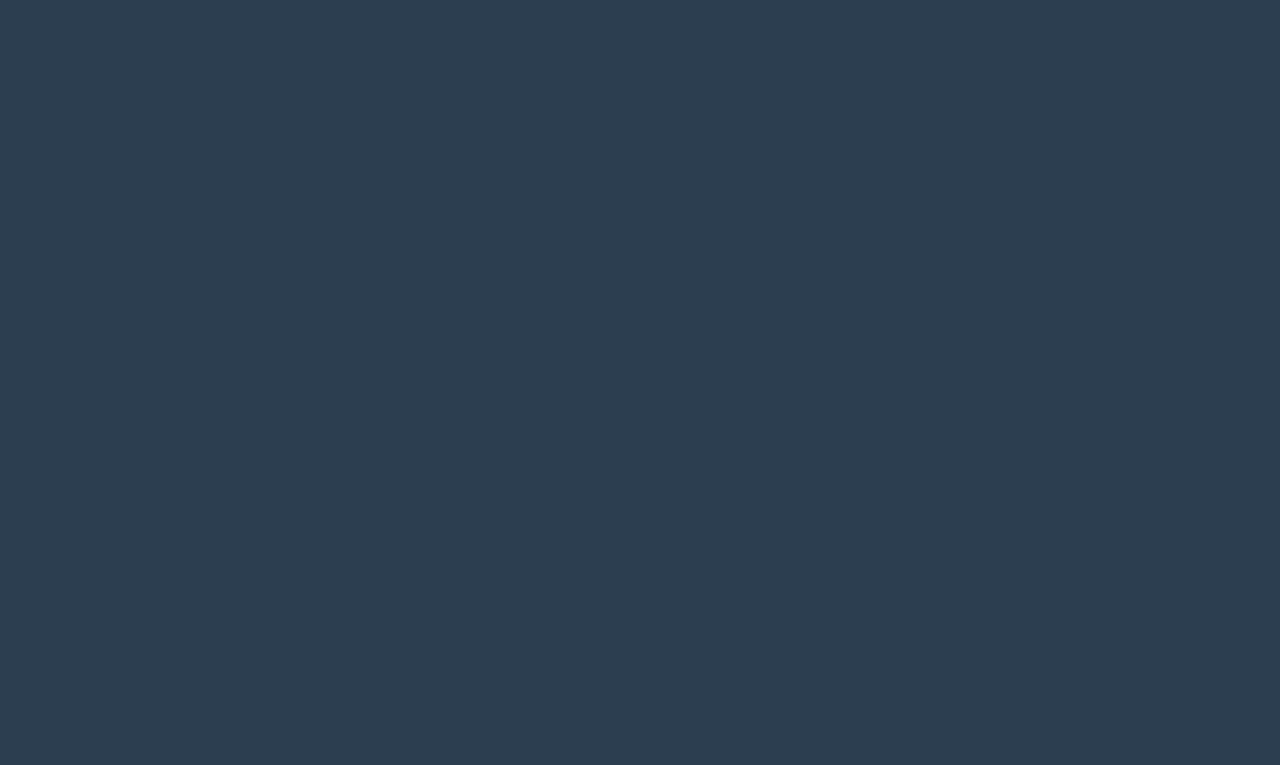
==== commit 8b5ee2aa: "update" ====
--- a/index.html
+++ b/index.html
@@ -2,7 +2,7 @@
 <html lang="en">
     <head>
         <met#aeb3b8et="utf-8">
-        <title>DarkCV - Bootstrap CV Resume Template</title>
+        <title>Dr. Isaiah Amedu Odagboyi: Resume</title>
         <meta content="width=device-width, initial-scale=1.0" name="viewport">
         <meta content="Free Website Template" name="keywords">
         <meta content="Free Website Template" name="description">
@@ -45,10 +45,10 @@
                 <div class="col-lg-4 sticky-lg-top vh-100">
                     <div class="d-flex flex-column h-100 text-center overflow-auto shadow">
                         <img class="w-100 img-fluid mb-4" src="img/profile.jpg" alt="Image">
-                        <h1 class="text-primary mt-2">John Doe</h1>
+                        <h1 class="text-primary mt-2">Isaiah Amedu Odagboyi</h1>
                         <div class="mb-4" style="height: 22px;">
                             <h4 class="typed-text-output d-inline-block text-light"></h4>
-                            <div class="typed-text d-none">Web Designer, Web Developer, Front End Developer, Apps Designer, Apps Developer</div>
+                            <div class="typed-text d-none">Lecturer, Discipler, Child Educationist, Researcher, Farmer</div>
                         </div>
                         <div class="d-flex justify-content-center mt-auto mb-3">
                             <a class="btn btn-secondary btn-square mx-1" href="#"><i class="fab fa-twitter"></i></a>
@@ -66,28 +66,45 @@
                     <!-- About Start -->
                     <section class="py-5 border-bottom wow fadeInUp" data-wow-delay="0.1s">
                         <h1 class="title pb-3 mb-5">About Me</h1>
-                        <p>Diam rebum sea stet rebum ea. Et kasd amet et accusam elitr voluptua. Tempor dolore sit et accusam ipsum erat duo. Gubergren et takimata dolor duo amet et sanctus elitr lorem. Ipsum amet duo rebum dolor labore. No diam duo lorem elitr dolor takimata elitr no. Magna et gubergren duo ipsum sed, amet ea voluptua dolores voluptua dolor ipsum et. Sit takimata erat consetetur invidunt lorem consetetur. Lorem magna diam vero nonumy. Aliquyam diam voluptua magna et magna nonumy. Accusam rebum clita et sit vero lorem, voluptua amet sit eos no et labore vero, et consetetur justo et et sit aliquyam labore, sit erat lorem justo dolores kasd est sit. Dolor et accusam ea et dolor sit.</p>
+                        <p>I am a firm believer that education is not just about memorizing facts, 
+                            but about understanding the world around us and making a real-world impact. 
+                            This passion drives me in my various roles: As a Lecturer: I enjoy igniting 
+                            curiosity in students, fostering a love for education, and making complex concepts 
+                            engaging. As a Leader: I thrive on collaborating with colleagues to develop 
+                            innovative science education programs and inspire future generations of 
+                            educationists. As a Science Educationist: I'm constantly seeking new ways 
+                            to bridge the gap between theoretical knowledge and practical application. 
+                            As a Researcher: My research interests lie in Curriculum development, 
+                            and early child education. I'm dedicated to contributing to our scientific 
+                            understanding and developing solutions to real-world problems. And as Farmer: 
+                            My love for science education extends beyond the classroom. I manage a farm, 
+                            putting my knowledge to work in a practical setting and fostering a deeper 
+                            connection to the natural world. This unique blend of experiences allows 
+                            me to bring a fresh perspective to all my endeavours.  In the classroom, 
+                            I can share real-life examples from my farm.  In my research, I can explore 
+                            questions relevant to sustainable education.  Ultimately, my goal is to 
+                            use education as a tool for innovation, education, and positive change.</p>
                         <div class="row mb-4">
                             <div class="col-sm-6 py-1">
-                                <span class="fw-medium text-primary">Name:</span> John Doe
-                            </div>
-                            <div class="col-sm-6 py-1">
-                                <span class="fw-medium text-primary">Birthday:</span> 1 April 1990
-                            </div>
-                            <div class="col-sm-6 py-1">
-                                <span class="fw-medium text-primary">Degree:</span> Master
-                            </div>
-                            <div class="col-sm-6 py-1">
-                                <span class="fw-medium text-primary">Experience:</span> 10 Years
-                            </div>
-                            <div class="col-sm-6 py-1">
-                                <span class="fw-medium text-primary">Phone:</span> +012 345 6789
-                            </div>
-                            <div class="col-sm-6 py-1">
-                                <span class="fw-medium text-primary">Email:</span> info@example.com
-                            </div>
-                            <div class="col-sm-6 py-1">
-                                <span class="fw-medium text-primary">Address:</span> 123 Street, New York, USA
+                                <span class="fw-medium text-primary">Name:</span> Isaiah Amedu Odagboyi
+                            </div>
+                            <div class="col-sm-6 py-1">
+                                <span class="fw-medium text-primary">Birthday:</span> 14 November 1962
+                            </div>
+                            <div class="col-sm-6 py-1">
+                                <span class="fw-medium text-primary">Degree:</span> Doctor of Philosophy (Ph.D)
+                            </div>
+                            <div class="col-sm-6 py-1">
+                                <span class="fw-medium text-primary">Experience:</span> More than 30 Years
+                            </div>
+                            <div class="col-sm-6 py-1">
+                                <span class="fw-medium text-primary">Phone:</span> +2348036211809, +2348078214577
+                            </div>
+                            <div class="col-sm-6 py-1">
+                                <span class="fw-medium text-primary">Email:</span> isaiahamedu@gmail.com
+                            </div>
+                            <div class="col-sm-6 py-1">
+                                <span class="fw-medium text-primary">Address:</span> College of Education, Akwanga
                             </div>
                             <div class="col-sm-6 py-1">
                                 <span class="fw-medium text-primary">Freelance:</span> Available
@@ -96,7 +113,7 @@
                         <div class="row g-4">
                             <div class="col-md-4 col-lg-6 col-xl-4">
                                 <div class="d-flex bg-secondary p-4">
-                                    <h1 class="flex-shrink-0 display-5 text-primary mb-0" data-toggle="counter-up">10</h1>
+                                    <h1 class="flex-shrink-0 display-5 text-primary mb-0" data-toggle="counter-up">30</h1>
                                     <div class="ps-3">
                                         <p class="mb-0">Years of</p>
                                         <h5 class="mb-0">Experience</h5>
@@ -105,19 +122,19 @@
                             </div>
                             <div class="col-md-4 col-lg-6 col-xl-4">
                                 <div class="d-flex bg-secondary p-4">
-                                    <h1 class="flex-shrink-0 display-5 text-primary mb-0" data-toggle="counter-up">100</h1>
+                                    <h1 class="flex-shrink-0 display-5 text-primary mb-0" data-toggle="counter-up">500</h1>
                                     <div class="ps-3">
                                         <p class="mb-0">Happy</p>
-                                        <h5 class="mb-0">Clients</h5>
+                                        <h5 class="mb-0">Students</h5>
                                     </div>
                                 </div>
                             </div>
                             <div class="col-md-4 col-lg-6 col-xl-4">
                                 <div class="d-flex bg-secondary p-4">
-                                    <h1 class="flex-shrink-0 display-5 text-primary mb-0" data-toggle="counter-up">200</h1>
+                                    <h1 class="flex-shrink-0 display-5 text-primary mb-0" data-toggle="counter-up">20</h1>
                                     <div class="ps-3">
-                                        <p class="mb-0">Complete</p>
-                                        <h5 class="mb-0">Projects</h5>
+                                        <p class="mb-0">Papers</p>
+                                        <h5 class="mb-0">Published</h5>
                                     </div>
                                 </div>
                             </div>
@@ -132,8 +149,8 @@
                             <div class="col-sm-6">
                                 <div class="skill mb-4">
                                     <div class="d-flex justify-content-between">
-                                        <p class="mb-2">HTML</p>
-                                        <p class="mb-2">95%</p>
+                                        <p class="mb-2">Teaching</p>
+                                        <p class="mb-2">98%</p>
                                     </div>
                                     <div class="progress">
                                         <div class="progress-bar bg-primary" role="progressbar" aria-valuenow="95" aria-valuemin="0" aria-valuemax="100"></div>
@@ -141,8 +158,8 @@
                                 </div>
                                 <div class="skill mb-4">
                                     <div class="d-flex justify-content-between">
-                                        <p class="mb-2">CSS</p>
-                                        <p class="mb-2">85%</p>
+                                        <p class="mb-2">Teamwork</p>
+                                        <p class="mb-2">98%</p>
                                     </div>
                                     <div class="progress">
                                         <div class="progress-bar bg-warning" role="progressbar" aria-valuenow="85" aria-valuemin="0" aria-valuemax="100"></div>
@@ -150,8 +167,8 @@
                                 </div>
                                 <div class="skill mb-4">
                                     <div class="d-flex justify-content-between">
-                                        <p class="mb-2">PHP</p>
-                                        <p class="mb-2">90%</p>
+                                        <p class="mb-2">Counselling</p>
+                                        <p class="mb-2">99%</p>
                                     </div>
                                     <div class="progress">
                                         <div class="progress-bar bg-danger" role="progressbar" aria-valuenow="90" aria-valuemin="0" aria-valuemax="100"></div>
@@ -161,8 +178,8 @@
                             <div class="col-sm-6">
                                 <div class="skill mb-4">
                                     <div class="d-flex justify-content-between">
-                                        <p class="mb-2">Javascript</p>
-                                        <p class="mb-2">90%</p>
+                                        <p class="mb-2">Project Management</p>
+                                        <p class="mb-2">98%</p>
                                     </div>
                                     <div class="progress">
                                         <div class="progress-bar bg-danger" role="progressbar" aria-valuenow="90" aria-valuemin="0" aria-valuemax="100"></div>
@@ -170,8 +187,8 @@
                                 </div>
                                 <div class="skill mb-4">
                                     <div class="d-flex justify-content-between">
-                                        <p class="mb-2">Angular JS</p>
-                                        <p class="mb-2">95%</p>
+                                        <p class="mb-2">Coomunication</p>
+                                        <p class="mb-2">98%</p>
                                     </div>
                                     <div class="progress">
                                         <div class="progress-bar bg-success" role="progressbar" aria-valuenow="95" aria-valuemin="0" aria-valuemax="100"></div>
@@ -179,8 +196,8 @@
                                 </div>
                                 <div class="skill mb-4">
                                     <div class="d-flex justify-content-between">
-                                        <p class="mb-2">Wordpress</p>
-                                        <p class="mb-2">85%</p>
+                                        <p class="mb-2">Researching</p>
+                                        <p class="mb-2">97%</p>
                                     </div>
                                     <div class="progress">
                                         <div class="progress-bar bg-info" role="progressbar" aria-valuenow="85" aria-valuemin="0" aria-valuemax="100"></div>
@@ -197,25 +214,99 @@
                         <div class="border-start border-2 border-light pt-2 ps-5">
                             <div class="position-relative mb-4">
                                 <span class="bi bi-arrow-right fs-4 text-light position-absolute" style="top: -5px; left: -50px;"></span>
-                                <h5 class="mb-1">Web Designer</h5>
-                                <p class="mb-2">Soft Company | <small>2000 - 2050</small></p>
-                                <p>Tempor eos dolore amet tempor dolor tempor. Dolore ea magna sit amet dolor eirmod. Eos ipsum est tempor dolor. Clita lorem kasd sed ea lorem diam ea lorem eirmod duo sit ipsum stet lorem diam</p>
-                            </div>
-                            <div class="position-relative mb-4">
-                                <span class="bi bi-arrow-right fs-4 text-light position-absolute" style="top: -5px; left: -50px;"></span>
-                                <h5 class="mb-1">Web Designer</h5>
-                                <p class="mb-2">Soft Company | <small>2000 - 2050</small></p>
-                                <p>Tempor eos dolore amet tempor dolor tempor. Dolore ea magna sit amet dolor eirmod. Eos ipsum est tempor dolor. Clita lorem kasd sed ea lorem diam ea lorem eirmod duo sit ipsum stet lorem diam</p>
-                            </div>
-                            <div class="position-relative mb-4">
-                                <span class="bi bi-arrow-right fs-4 text-light position-absolute" style="top: -5px; left: -50px;"></span>
-                                <h5 class="mb-1">Web Designer</h5>
-                                <p class="mb-2">Soft Company | <small>2000 - 2050</small></p>
+                                <h5 class="mb-1">Chief Lecturer</h5>
+                                <p class="mb-2">COE Akwanga | <small>2015 - Date</small></p>
+                                <p>Tempor eos dolore amet tempor dolor tempor. Dolore ea magna sit amet dolor eirmod. Eos ipsum est tempor dolor. Clita lorem kasd sed ea lorem diam ea lorem eirmod duo sit ipsum stet lorem diam</p>
+                            </div>
+                            <div class="position-relative mb-4">
+                                <span class="bi bi-arrow-right fs-4 text-light position-absolute" style="top: -5px; left: -50px;"></span>
+                                <h5 class="mb-1">Principal Lecturer</h5>
+                                <p class="mb-2">COE Akwanga | <small>2011 - 2015</small></p>
+                                <p>Tempor eos dolore amet tempor dolor tempor. Dolore ea magna sit amet dolor eirmod. Eos ipsum est tempor dolor. Clita lorem kasd sed ea lorem diam ea lorem eirmod duo sit ipsum stet lorem diam</p>
+                            </div>
+                            <div class="position-relative mb-4">
+                                <span class="bi bi-arrow-right fs-4 text-light position-absolute" style="top: -5px; left: -50px;"></span>
+                                <h5 class="mb-1">Senior Lecturer</h5>
+                                <p class="mb-2">COE Akwanga | <small>2005 - 2011</small></p>
+                                <p>Tempor eos dolore amet tempor dolor tempor. Dolore ea magna sit amet dolor eirmod. Eos ipsum est tempor dolor. Clita lorem kasd sed ea lorem diam ea lorem eirmod duo sit ipsum stet lorem diam</p>
+                            </div>
+                            <div class="position-relative mb-4">
+                                <span class="bi bi-arrow-right fs-4 text-light position-absolute" style="top: -5px; left: -50px;"></span>
+                                <h5 class="mb-1">Lecturer I</h5>
+                                <p class="mb-2">COE Akwanga | <small>2000 - 2005</small></p>
+                                <p>Tempor eos dolore amet tempor dolor tempor. Dolore ea magna sit amet dolor eirmod. Eos ipsum est tempor dolor. Clita lorem kasd sed ea lorem diam ea lorem eirmod duo sit ipsum stet lorem diam</p>
+                            </div>
+                            <div class="position-relative mb-4">
+                                <span class="bi bi-arrow-right fs-4 text-light position-absolute" style="top: -5px; left: -50px;"></span>
+                                <h5 class="mb-1">Lecturer II</h5>
+                                <p class="mb-2">COE Akwanga | <small>1997 - 2000</small></p>
+                                <p>Tempor eos dolore amet tempor dolor tempor. Dolore ea magna sit amet dolor eirmod. Eos ipsum est tempor dolor. Clita lorem kasd sed ea lorem diam ea lorem eirmod duo sit ipsum stet lorem diam</p>
+                            </div>
+                            <div class="position-relative mb-4">
+                                <span class="bi bi-arrow-right fs-4 text-light position-absolute" style="top: -5px; left: -50px;"></span>
+                                <h5 class="mb-1">Assistant Lecturer I</h5>
+                                <p class="mb-2">COE Akwanga | <small>1993 - 1997</small></p>
+                                <p>Tempor eos dolore amet tempor dolor tempor. Dolore ea magna sit amet dolor eirmod. Eos ipsum est tempor dolor. Clita lorem kasd sed ea lorem diam ea lorem eirmod duo sit ipsum stet lorem diam</p>
+                            </div>
+                            <div class="position-relative mb-4">
+                                <span class="bi bi-arrow-right fs-4 text-light position-absolute" style="top: -5px; left: -50px;"></span>
+                                <h5 class="mb-1">Assistant Lecturer II</h5>
+                                <p class="mb-2">COE Akwanga | <small>1990 - 1993</small></p>
                                 <p>Tempor eos dolore amet tempor dolor tempor. Dolore ea magna sit amet dolor eirmod. Eos ipsum est tempor dolor. Clita lorem kasd sed ea lorem diam ea lorem eirmod duo sit ipsum stet lorem diam</p>
                             </div>
                         </div>
                     </section>
                     <!-- Expericence End -->
+
+                <!-- Schools Attended Start -->
+                <section class="py-5 wow fadeInUp" data-wow-delay="0.1s">
+                    <h1 class="title pb-3 mb-5">Institutions Attended</h1>
+                    <div class="border-start border-2 border-light pt-2 ps-5">
+                        <div class="position-relative mb-4">
+                            <span class="bi bi-arrow-right fs-4 text-light position-absolute" style="top: -5px; left: -50px;"></span>
+                            <h5 class="mb-1">Nasarawa State University</h5>
+                            <p class="mb-2">Keffi, Nasarawa | <small>2006 - 2014</small></p>
+                            <p>Tempor eos dolore amet tempor dolor tempor. Dolore ea magna sit amet dolor eirmod. Eos ipsum est tempor dolor. Clita lorem kasd sed ea lorem diam ea lorem eirmod duo sit ipsum stet lorem diam</p>
+                        </div>
+                        <div class="position-relative mb-4">
+                            <span class="bi bi-arrow-right fs-4 text-light position-absolute" style="top: -5px; left: -50px;"></span>
+                            <h5 class="mb-1">Ahmadu Bello University</h5>
+                            <p class="mb-2">Zaria Kaduna | <small>1994 - 2000</small></p>
+                            <p>Tempor eos dolore amet tempor dolor tempor. Dolore ea magna sit amet dolor eirmod. Eos ipsum est tempor dolor. Clita lorem kasd sed ea lorem diam ea lorem eirmod duo sit ipsum stet lorem diam</p>
+                        </div>
+                        <div class="position-relative mb-4">
+                            <span class="bi bi-arrow-right fs-4 text-light position-absolute" style="top: -5px; left: -50px;"></span>
+                            <h5 class="mb-1">Ahmadu Bello University</h5>
+                            <p class="mb-2">Zaria Kaduna | <small>1986 - 1988</small></p>
+                            <p>Tempor eos dolore amet tempor dolor tempor. Dolore ea magna sit amet dolor eirmod. Eos ipsum est tempor dolor. Clita lorem kasd sed ea lorem diam ea lorem eirmod duo sit ipsum stet lorem diam</p>
+                        </div>
+                        <div class="position-relative mb-4">
+                            <span class="bi bi-arrow-right fs-4 text-light position-absolute" style="top: -5px; left: -50px;"></span>
+                            <h5 class="mb-1">College of Education</h5>
+                            <p class="mb-2">Gindiri Plateau | <small>1982 - 1985</small></p>
+                            <p>Tempor eos dolore amet tempor dolor tempor. Dolore ea magna sit amet dolor eirmod. Eos ipsum est tempor dolor. Clita lorem kasd sed ea lorem diam ea lorem eirmod duo sit ipsum stet lorem diam</p>
+                        </div>
+                        <div class="position-relative mb-4">
+                            <span class="bi bi-arrow-right fs-4 text-light position-absolute" style="top: -5px; left: -50px;"></span>
+                            <h5 class="mb-1">Lecturer II</h5>
+                            <p class="mb-2">COE Akwanga | <small>1997 - 2000</small></p>
+                            <p>Tempor eos dolore amet tempor dolor tempor. Dolore ea magna sit amet dolor eirmod. Eos ipsum est tempor dolor. Clita lorem kasd sed ea lorem diam ea lorem eirmod duo sit ipsum stet lorem diam</p>
+                        </div>
+                        <div class="position-relative mb-4">
+                            <span class="bi bi-arrow-right fs-4 text-light position-absolute" style="top: -5px; left: -50px;"></span>
+                            <h5 class="mb-1">Assistant Lecturer I</h5>
+                            <p class="mb-2">COE Akwanga | <small>1993 - 1997</small></p>
+                            <p>Tempor eos dolore amet tempor dolor tempor. Dolore ea magna sit amet dolor eirmod. Eos ipsum est tempor dolor. Clita lorem kasd sed ea lorem diam ea lorem eirmod duo sit ipsum stet lorem diam</p>
+                        </div>
+                        <div class="position-relative mb-4">
+                            <span class="bi bi-arrow-right fs-4 text-light position-absolute" style="top: -5px; left: -50px;"></span>
+                            <h5 class="mb-1">Assistant Lecturer II</h5>
+                            <p class="mb-2">COE Akwanga | <small>1990 - 1993</small></p>
+                            <p>Tempor eos dolore amet tempor dolor tempor. Dolore ea magna sit amet dolor eirmod. Eos ipsum est tempor dolor. Clita lorem kasd sed ea lorem diam ea lorem eirmod duo sit ipsum stet lorem diam</p>
+                        </div>
+                    </div>
+                </section>
+                <!-- School Attended End -->
 
                     <!-- Subscribe Start -->
                     <section class="wow fadeInUp" data-wow-delay="0.1s">
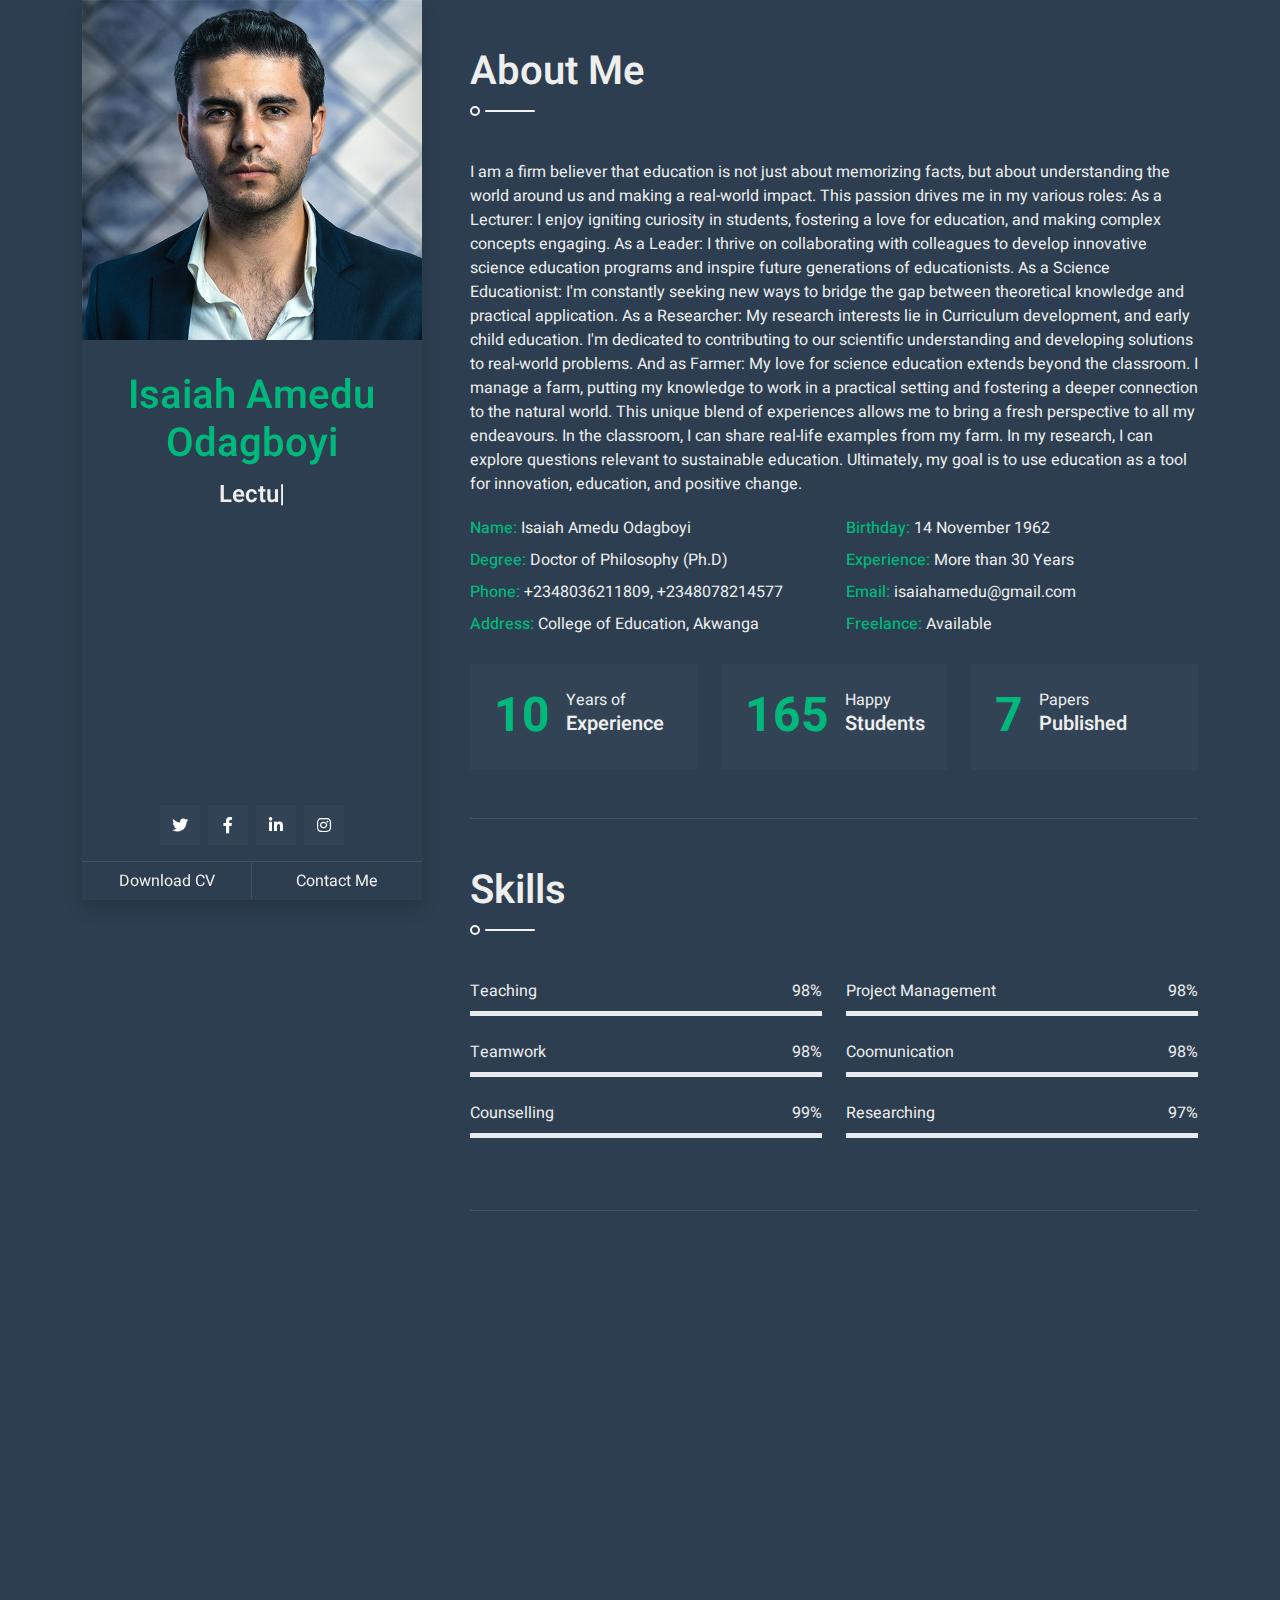
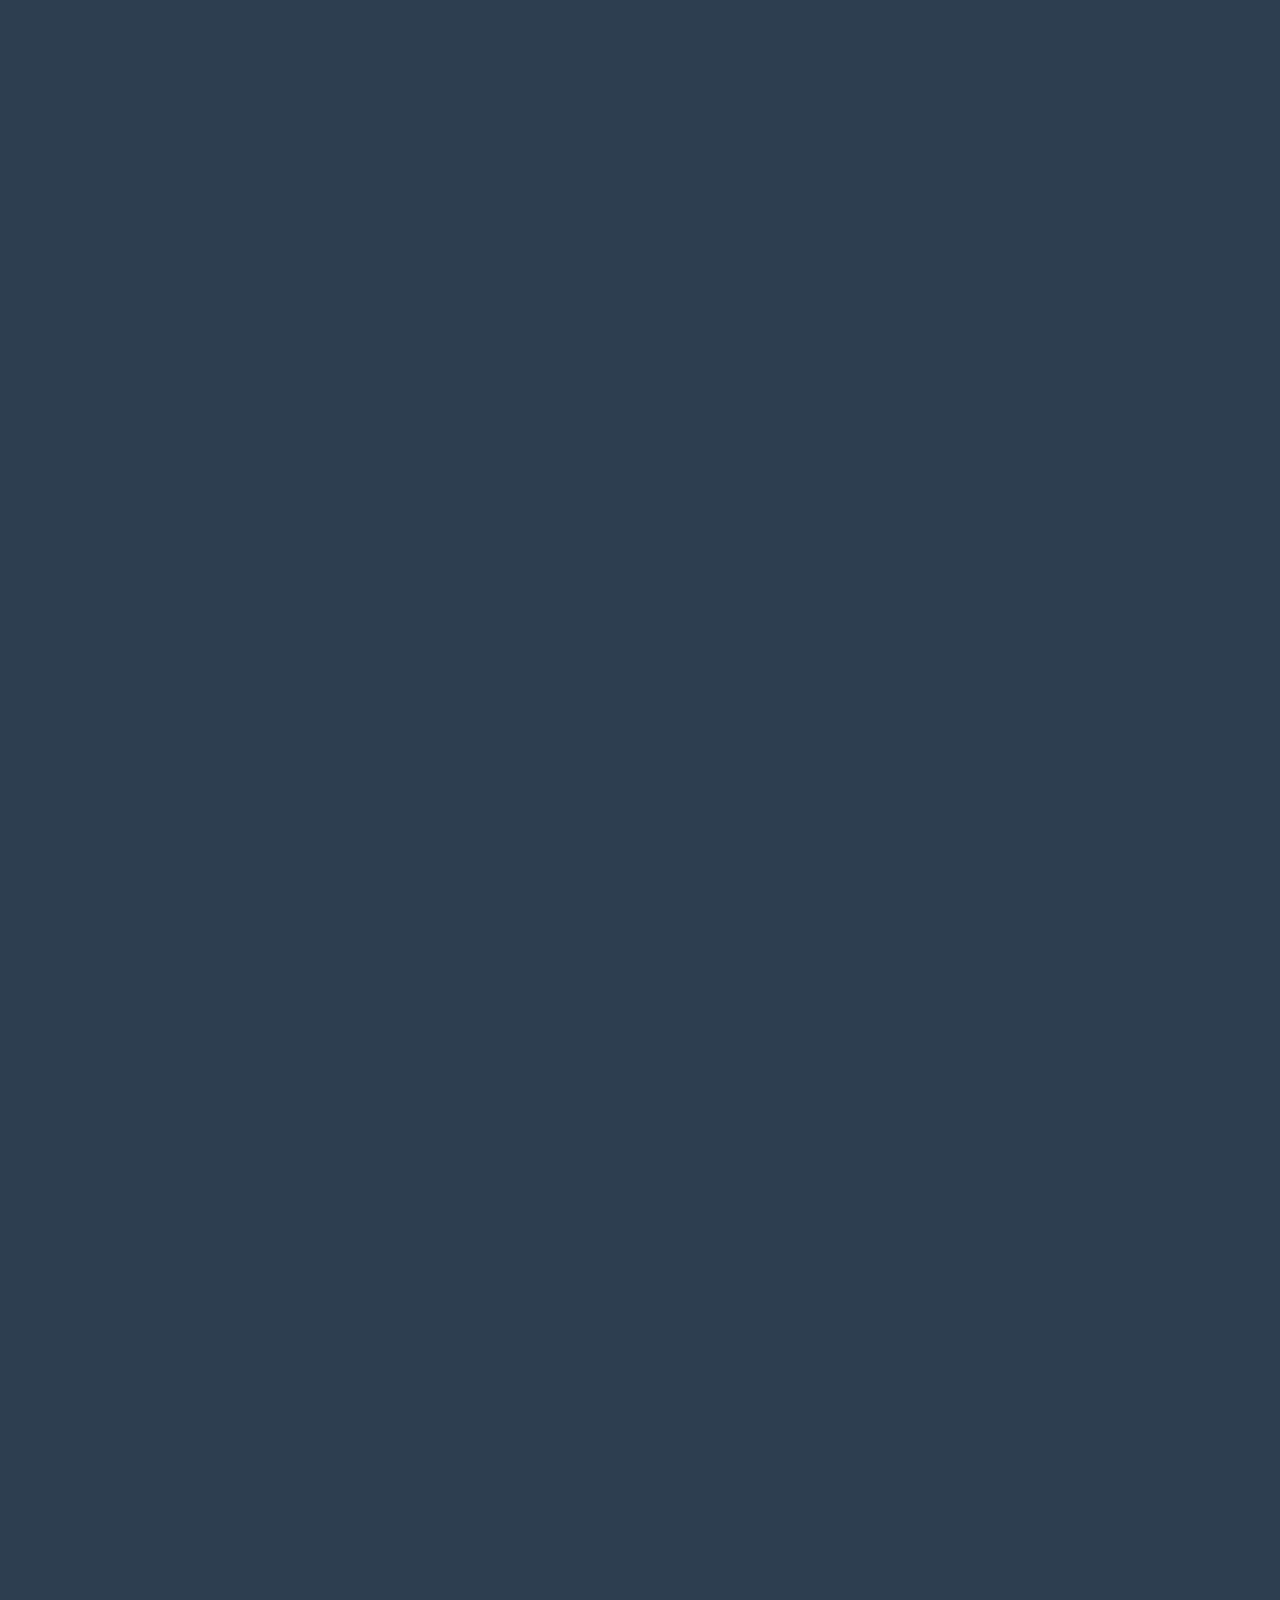
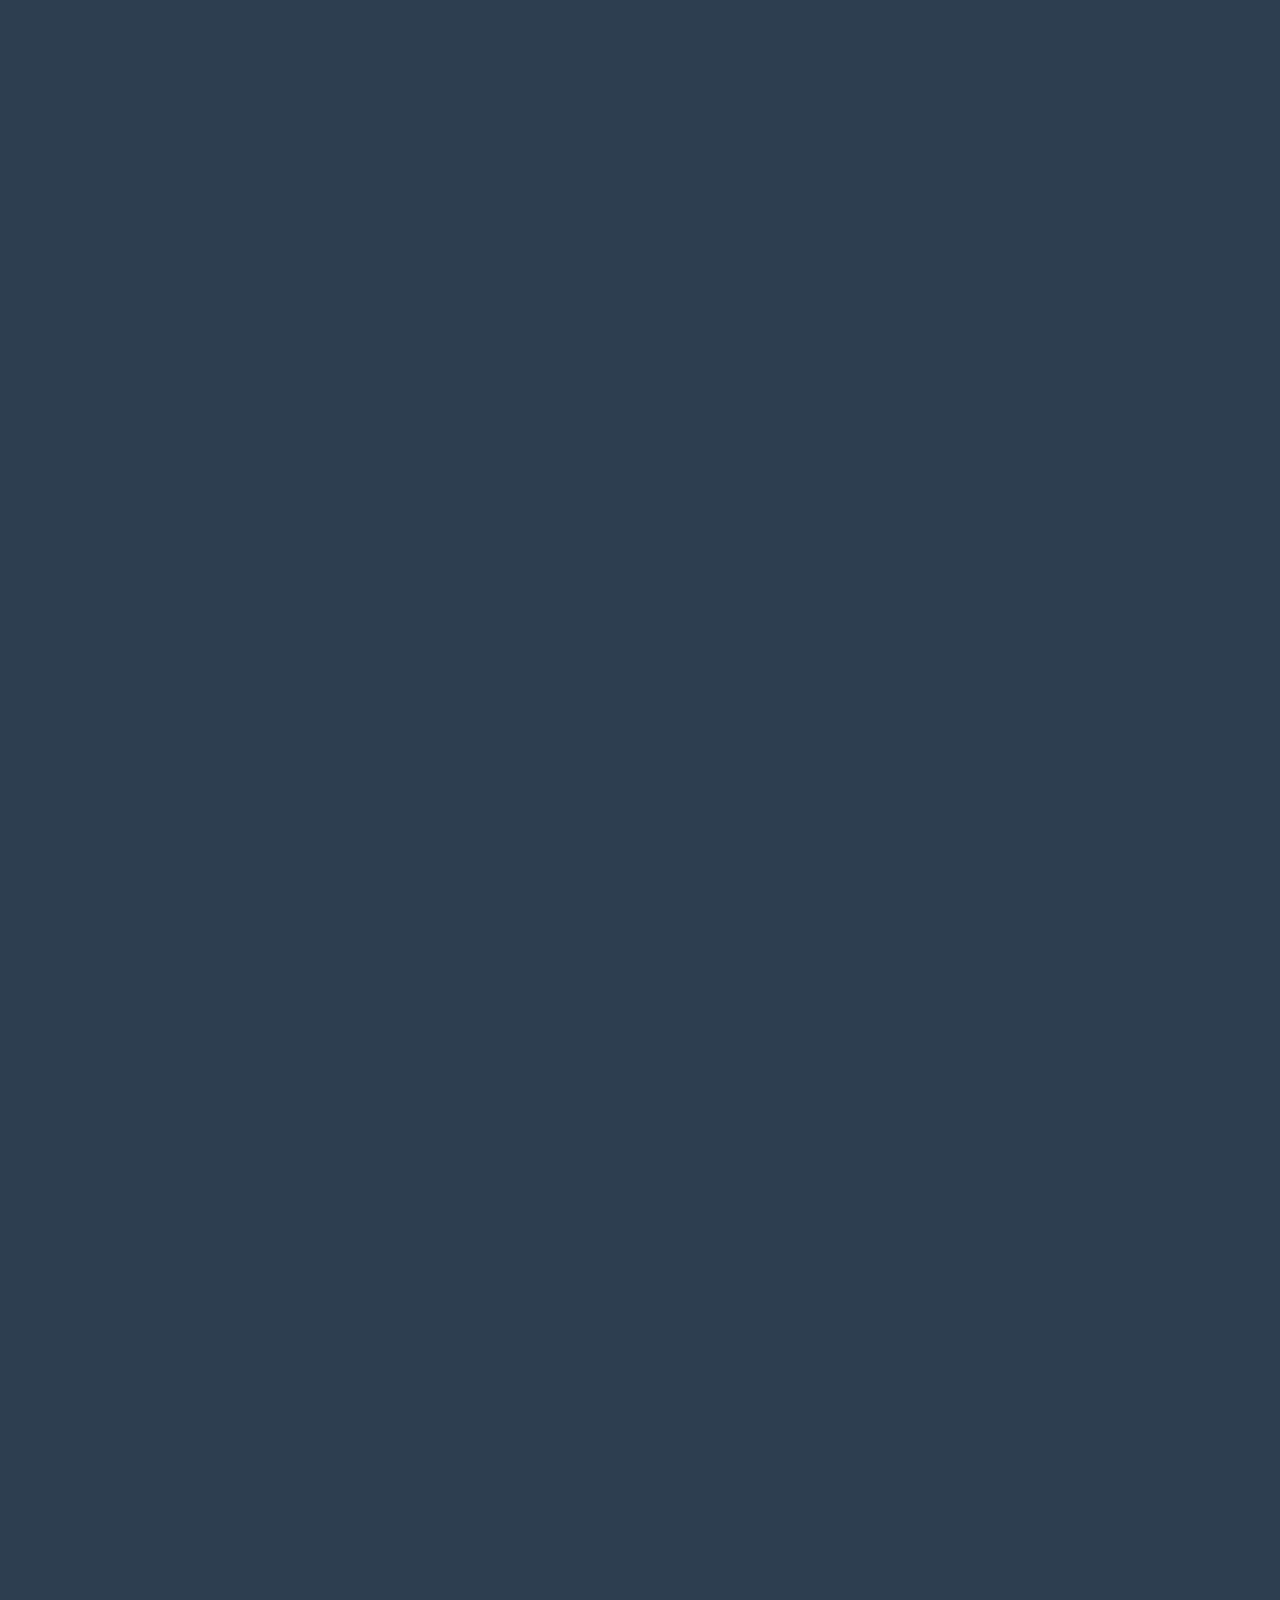
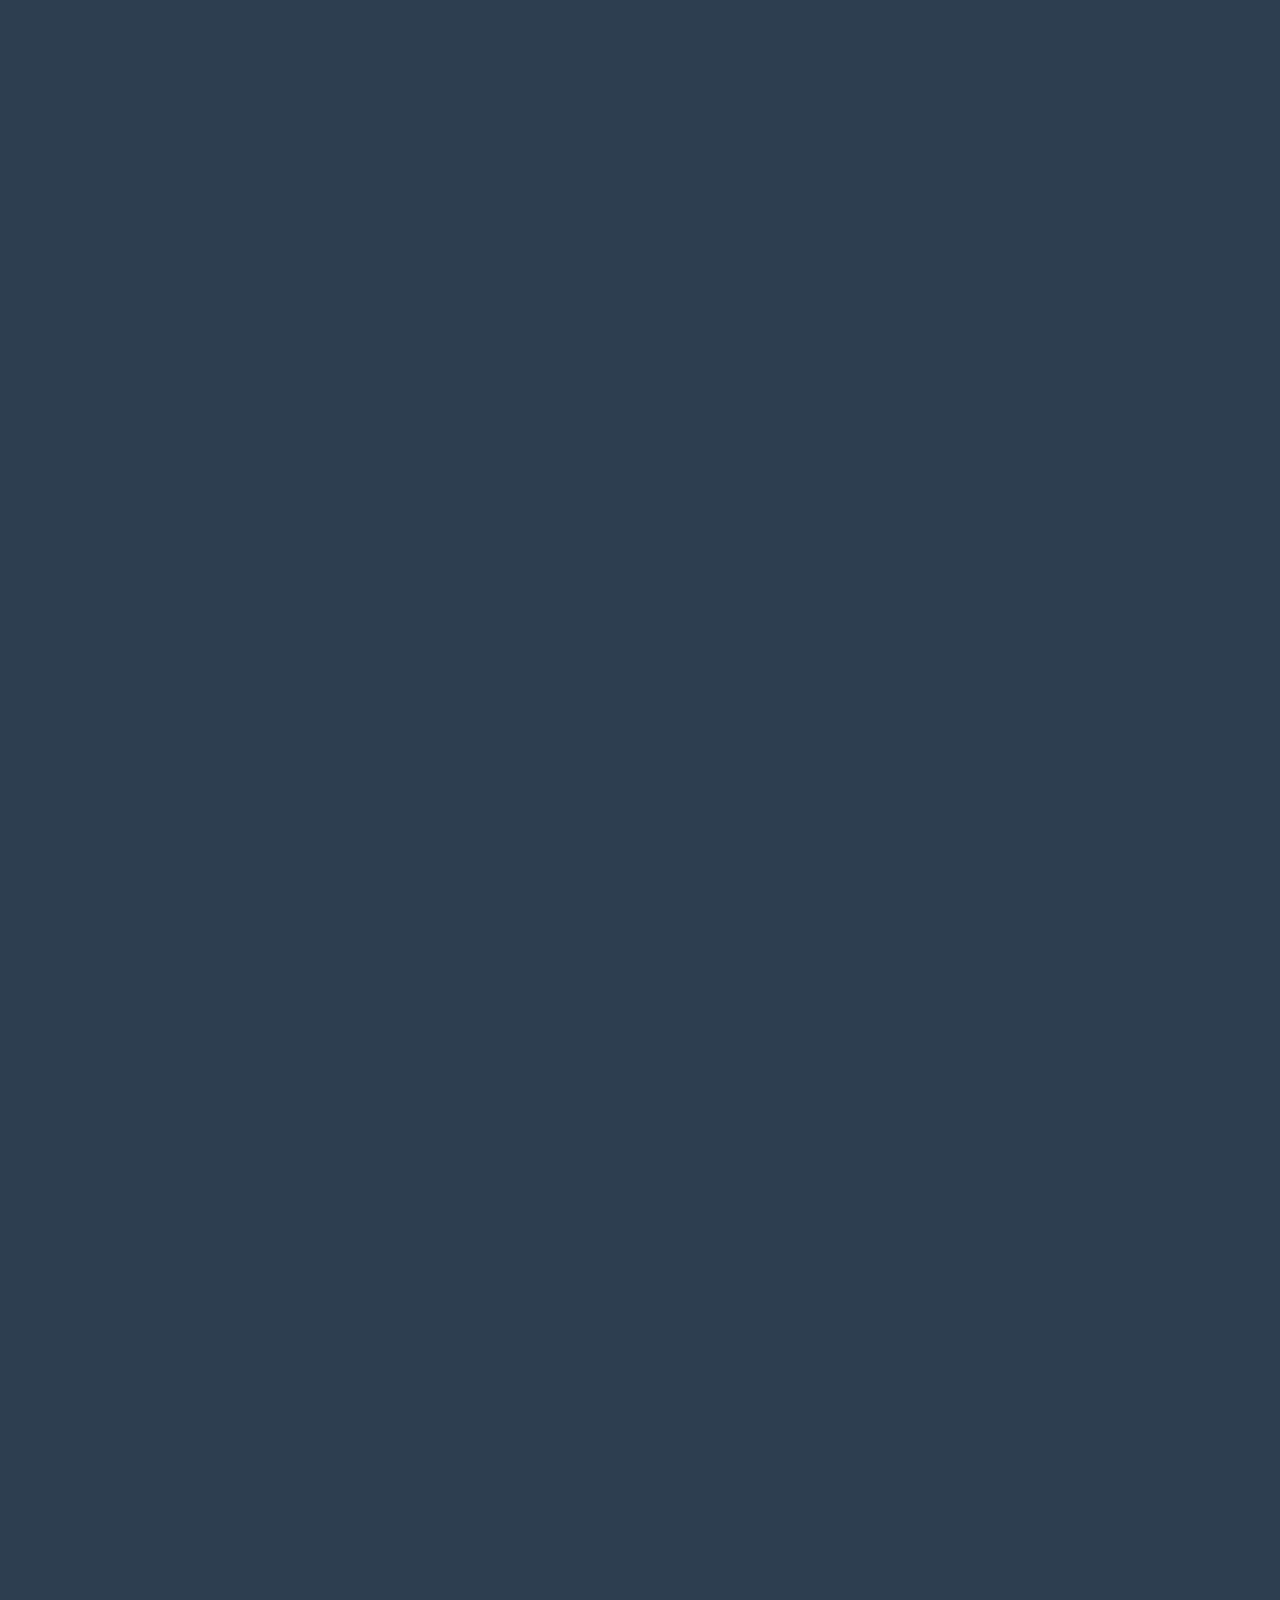
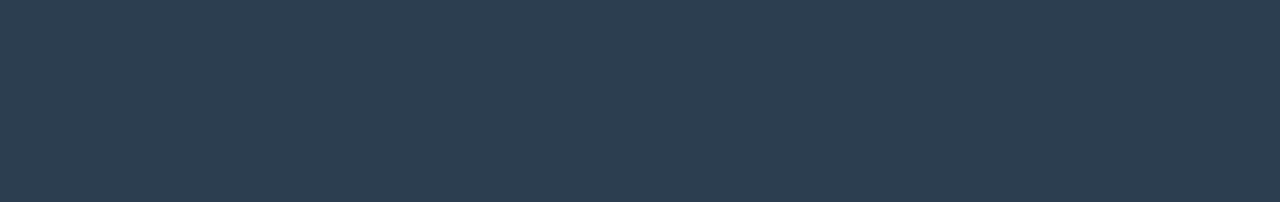
==== commit e7a8de45: "update" ====
--- a/index.html
+++ b/index.html
@@ -266,43 +266,43 @@
                             <span class="bi bi-arrow-right fs-4 text-light position-absolute" style="top: -5px; left: -50px;"></span>
                             <h5 class="mb-1">Nasarawa State University</h5>
                             <p class="mb-2">Keffi, Nasarawa | <small>2006 - 2014</small></p>
-                            <p>Tempor eos dolore amet tempor dolor tempor. Dolore ea magna sit amet dolor eirmod. Eos ipsum est tempor dolor. Clita lorem kasd sed ea lorem diam ea lorem eirmod duo sit ipsum stet lorem diam</p>
+                            <p>Qualification: Ph.D Science Education (2014)</p>
                         </div>
                         <div class="position-relative mb-4">
                             <span class="bi bi-arrow-right fs-4 text-light position-absolute" style="top: -5px; left: -50px;"></span>
                             <h5 class="mb-1">Ahmadu Bello University</h5>
                             <p class="mb-2">Zaria Kaduna | <small>1994 - 2000</small></p>
-                            <p>Tempor eos dolore amet tempor dolor tempor. Dolore ea magna sit amet dolor eirmod. Eos ipsum est tempor dolor. Clita lorem kasd sed ea lorem diam ea lorem eirmod duo sit ipsum stet lorem diam</p>
+                            <p>Qualification: M.Ed Scince Education (2000)</p>
                         </div>
                         <div class="position-relative mb-4">
                             <span class="bi bi-arrow-right fs-4 text-light position-absolute" style="top: -5px; left: -50px;"></span>
                             <h5 class="mb-1">Ahmadu Bello University</h5>
                             <p class="mb-2">Zaria Kaduna | <small>1986 - 1988</small></p>
-                            <p>Tempor eos dolore amet tempor dolor tempor. Dolore ea magna sit amet dolor eirmod. Eos ipsum est tempor dolor. Clita lorem kasd sed ea lorem diam ea lorem eirmod duo sit ipsum stet lorem diam</p>
+                            <p>Qualification: B.Ed Science Education (Biology, 1988)</p>
                         </div>
                         <div class="position-relative mb-4">
                             <span class="bi bi-arrow-right fs-4 text-light position-absolute" style="top: -5px; left: -50px;"></span>
                             <h5 class="mb-1">College of Education</h5>
                             <p class="mb-2">Gindiri Plateau | <small>1982 - 1985</small></p>
-                            <p>Tempor eos dolore amet tempor dolor tempor. Dolore ea magna sit amet dolor eirmod. Eos ipsum est tempor dolor. Clita lorem kasd sed ea lorem diam ea lorem eirmod duo sit ipsum stet lorem diam</p>
-                        </div>
-                        <div class="position-relative mb-4">
-                            <span class="bi bi-arrow-right fs-4 text-light position-absolute" style="top: -5px; left: -50px;"></span>
-                            <h5 class="mb-1">Lecturer II</h5>
-                            <p class="mb-2">COE Akwanga | <small>1997 - 2000</small></p>
-                            <p>Tempor eos dolore amet tempor dolor tempor. Dolore ea magna sit amet dolor eirmod. Eos ipsum est tempor dolor. Clita lorem kasd sed ea lorem diam ea lorem eirmod duo sit ipsum stet lorem diam</p>
-                        </div>
-                        <div class="position-relative mb-4">
-                            <span class="bi bi-arrow-right fs-4 text-light position-absolute" style="top: -5px; left: -50px;"></span>
-                            <h5 class="mb-1">Assistant Lecturer I</h5>
-                            <p class="mb-2">COE Akwanga | <small>1993 - 1997</small></p>
-                            <p>Tempor eos dolore amet tempor dolor tempor. Dolore ea magna sit amet dolor eirmod. Eos ipsum est tempor dolor. Clita lorem kasd sed ea lorem diam ea lorem eirmod duo sit ipsum stet lorem diam</p>
-                        </div>
-                        <div class="position-relative mb-4">
-                            <span class="bi bi-arrow-right fs-4 text-light position-absolute" style="top: -5px; left: -50px;"></span>
-                            <h5 class="mb-1">Assistant Lecturer II</h5>
-                            <p class="mb-2">COE Akwanga | <small>1990 - 1993</small></p>
-                            <p>Tempor eos dolore amet tempor dolor tempor. Dolore ea magna sit amet dolor eirmod. Eos ipsum est tempor dolor. Clita lorem kasd sed ea lorem diam ea lorem eirmod duo sit ipsum stet lorem diam</p>
+                            <p>Qualification: Nigeria Certificate in Education (NCE, 1985)</p>
+                        </div>
+                        <div class="position-relative mb-4">
+                            <span class="bi bi-arrow-right fs-4 text-light position-absolute" style="top: -5px; left: -50px;"></span>
+                            <h5 class="mb-1">Bassa Nge Grammar School</h5>
+                            <p class="mb-2">Gboloko Nasasara| <small>1976 - 1981</small></p>
+                            <p>GCE O'Level (1981)</p>
+                        </div>
+                        <div class="position-relative mb-4">
+                            <span class="bi bi-arrow-right fs-4 text-light position-absolute" style="top: -5px; left: -50px;"></span>
+                            <h5 class="mb-1">LSB Primary School Enicha</h5>
+                            <p class="mb-2">Agatu Nasarawa | <small>1975 - 1976</small></p>
+                            <p>First School Leaving Testimonial</p>
+                        </div>
+                        <div class="position-relative mb-4">
+                            <span class="bi bi-arrow-right fs-4 text-light position-absolute" style="top: -5px; left: -50px;"></span>
+                            <h5 class="mb-1">LEA Primary School</h5>
+                            <p class="mb-2">Loko Nasarawa | <small>1970 - 1974</small></p>
+                            </p>
                         </div>
                     </div>
                 </section>
@@ -311,7 +311,7 @@
                     <!-- Subscribe Start -->
                     <section class="wow fadeInUp" data-wow-delay="0.1s">
                         <div class="bg-secondary text-center p-5">
-                            <h1 class="text-white font-weight-bold">Subscribe My Newsletter</h1>
+                            <h1 class="text-white font-weight-bold">Subscribe to My Newsletter</h1>
                             <p class="text-white">Subscribe and get my latest article in your inbox</p>
                             <div class="position-relative w-100">
                                 <input class="form-control bg-dark border-0 w-100 py-3 ps-4 pe-5" type="text" placeholder="Your email">
@@ -323,34 +323,34 @@
 
                     <!-- Services Start -->
                     <section class="py-5 border-bottom wow fadeInUp" data-wow-delay="0.1s">
-                        <h1 class="title pb-3 mb-5">Services</h1>
+                        <h1 class="title pb-3 mb-5">Professional Bodies</h1>
                         <div class="row g-4">
                             <div class="col-md-6">
                                 <div class="service-item">
-                                    <i class="fa fa-2x fa-laptop-code mx-auto mb-4"></i>
-                                    <h5 class="mb-2">Web Design</h5>
-                                    <p class="mb-0">Justo sit justo eos amet tempor amet clita amet ipsum eos elitr. Amet lorem lorem lorem est amet labore</p>
+                                    <i class="fa fa-2x fa-book-open mx-auto mb-4"></i>
+                                    <h5 class="mb-2">TRCN</h5>
+                                    <p class="mb-0">Teachers Registration Council of Nigeria</p>
                                 </div>
                             </div>
                             <div class="col-md-6">
                                 <div class="service-item">
-                                    <i class="fab fa-2x fa-android mx-auto mb-4"></i>
-                                    <h5 class="mb-2">Apps Development</h5>
-                                    <p class="mb-0">Justo sit justo eos amet tempor amet clita amet ipsum eos elitr. Amet lorem lorem lorem est amet labore</p>
+                                    <i class="fa fa-2x fa-book-open mx-auto mb-4"></i>
+                                    <h5 class="mb-2">ASSONT</h5>
+                                    <p class="mb-0">Association of Nigerian Teachers</p>
                                 </div>
                             </div>
                             <div class="col-md-6">
                                 <div class="service-item">
-                                    <i class="fa fa-2x fa-search mx-auto mb-4"></i>
-                                    <h5 class="mb-2">SEO</h5>
-                                    <p class="mb-0">Justo sit justo eos amet tempor amet clita amet ipsum eos elitr. Amet lorem lorem lorem est amet labore</p>
+                                    <i class="fa fa-2x fa-flask mx-auto mb-4"></i>
+                                    <h5 class="mb-2">STAN</h5>
+                                    <p class="mb-0">Science Teachers Association of Nigeria</p>
                                 </div>
                             </div>
                             <div class="col-md-6">
                                 <div class="service-item">
-                                    <i class="fa fa-2x fa-edit mx-auto mb-4"></i>
-                                    <h5 class="mb-2">Content Creating</h5>
-                                    <p class="mb-0">Justo sit justo eos amet tempor amet clita amet ipsum eos elitr. Amet lorem lorem lorem est amet labore</p>
+                                    <i class="fa fa-2x fa-tractor mx-auto mb-4"></i>
+                                    <h5 class="mb-2">AFAN</h5>
+                                    <p class="mb-0">All Farmers Association of Nigeria</p>
                                 </div>
                             </div>
                         </div>
@@ -359,64 +359,34 @@
 
                     <!-- Portfolio Start -->
                     <section class="py-5 border-bottom wow fadeInUp" data-wow-delay="0.1s">
-                        <h1 class="title pb-3 mb-5">Portfolio</h1>
-                        <div class="row">
-                            <div class="col-12">
-                                <div class="row">
-                                    <div class="col-12 text-center mb-2">
-                                        <ul class="list-inline mb-4" id="portfolio-flters">
-                                            <li class="btn btn-secondary active"  data-filter="*"><i class="fa fa-star me-2"></i>All</li>
-                                            <li class="btn btn-secondary" data-filter=".first"><i class="fa fa-laptop-code me-2"></i>Design</li>
-                                            <li class="btn btn-secondary" data-filter=".second"><i class="fa fa-mobile-alt me-2"></i>Development</li>
-                                        </ul>
-                                    </div>
-                                </div>
-                                <div class="row portfolio-container">
-                                    <div class="col-md-6 mb-4 portfolio-item first">
-                                        <div class="position-relative overflow-hidden mb-2">
-                                            <img class="img-fluid w-100" src="img/portfolio-1.jpg" alt="">
-                                            <div class="portfolio-btn d-flex align-items-center justify-content-center">
-                                                <a href="img/portfolio-1.jpg" data-lightbox="portfolio">
-                                                    <i class="bi bi-plus text-light"></i>
-                                                </a>
-                                            </div>
-                                        </div>
-                                    </div>
-                                    <div class="col-md-6 mb-4 portfolio-item second">
-                                        <div class="position-relative overflow-hidden mb-2">
-                                            <img class="img-fluid w-100" src="img/portfolio-2.jpg" alt="">
-                                            <div class="portfolio-btn d-flex align-items-center justify-content-center">
-                                                <a href="img/portfolio-2.jpg" data-lightbox="portfolio">
-                                                    <i class="bi bi-plus text-light"></i>
-                                                </a>
-                                            </div>
-                                        </div>
-                                    </div>
-                                    <div class="col-md-6 mb-4 portfolio-item first">
-                                        <div class="position-relative overflow-hidden mb-2">
-                                            <img class="img-fluid w-100" src="img/portfolio-3.jpg" alt="">
-                                            <div class="portfolio-btn d-flex align-items-center justify-content-center">
-                                                <a href="img/portfolio-3.jpg" data-lightbox="portfolio">
-                                                    <i class="bi bi-plus text-light"></i>
-                                                </a>
-                                            </div>
-                                        </div>
-                                    </div>
-                                    <div class="col-md-6 mb-4 portfolio-item second">
-                                        <div class="position-relative overflow-hidden mb-2">
-                                            <img class="img-fluid w-100" src="img/portfolio-4.jpg" alt="">
-                                            <div class="portfolio-btn d-flex align-items-center justify-content-center">
-                                                <a href="img/portfolio-4.jpg" data-lightbox="portfolio">
-                                                    <i class="bi bi-plus text-light"></i>
-                                                </a>
-                                            </div>
-                                        </div>
-                                    </div>
-                                </div>
-                            </div>
-                        </div>
+                        <h1 class="title pb-3 mb-5">Papers Published</h1>
+                        <a class="btn btn-primary" role="button" aria-disabled="true">All Papers</a>
+                        <a class="btn btn-primary" role="button" aria-disabled="true">Local Papers</a>
+                        <a class="btn btn-primary" role="button" aria-disabled="true">International Papers</a>
+
+                        <div class="card mb-3 mt-5 bg-dark border-2 border-white" style="max-width: 640px;">
+                            <div class="row g-0">
+                              <div class="col-md-4">
+                                <img src="./img/boy.jpg" class="img-fluid rounded-start" alt="...">
+                              </div>
+                              <div class="col-md-8">
+                                <div class="card-body">
+                                  <h5 class="card-title">Card title</h5>
+                                  <p class="card-text">This is a wider card with supporting text below as a natural lead-in to additional content. This content is a little bit longer.</p>
+                                  <p class="card-text"><small class="text-muted">Last updated 3 mins ago</small></p>
+                                </div>
+                              </div>
+                            </div>
+                          </div>
                     </section>
                     <!-- Portfolio End -->
+
+
+                    <!-- Portfolio2 Start -->
+                    <section class="py-5 border-bottom wow fadeInUp" data-wow-delay="0.1s">
+                        <h1 class="title pb-3 mb-5">Books Published</h1>
+
+
 
                     <!-- Testimonial Start -->
                     <section class="py-5 border-bottom wow fadeInUp" data-wow-delay="0.1s">
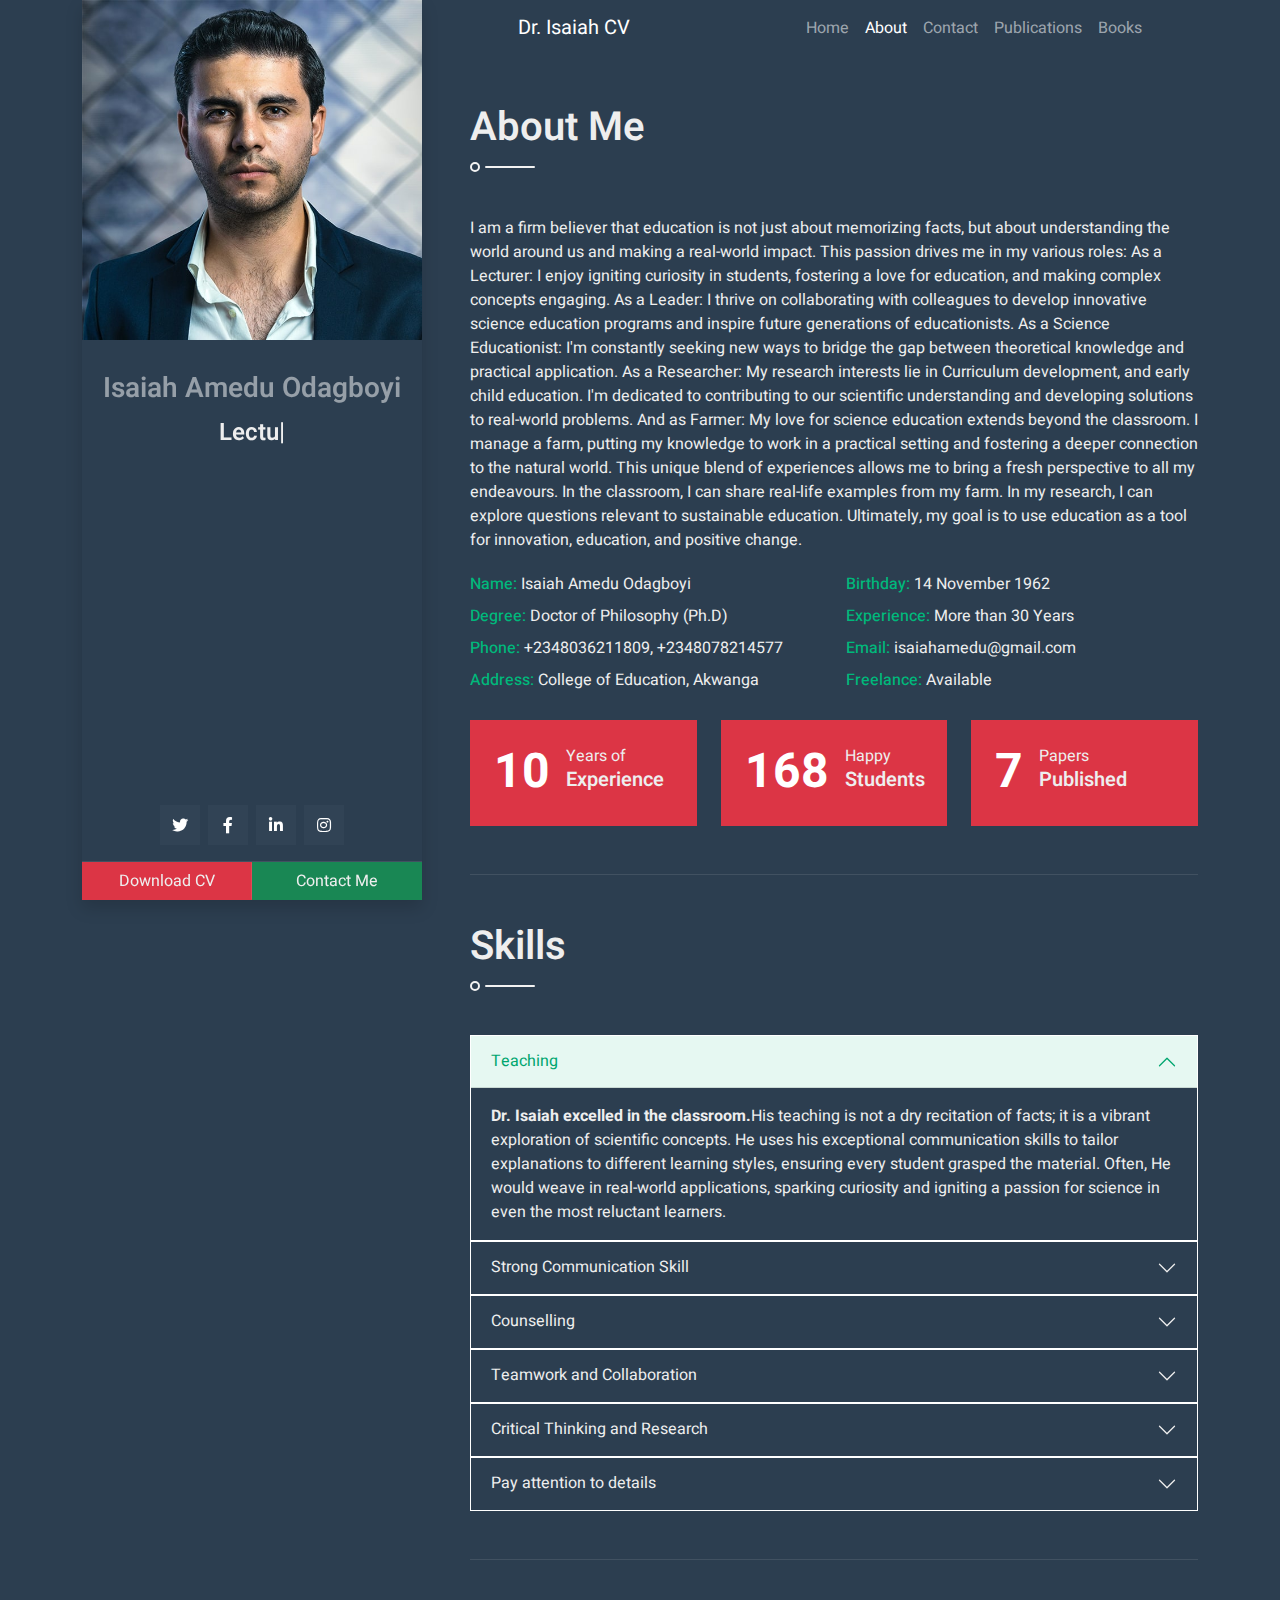
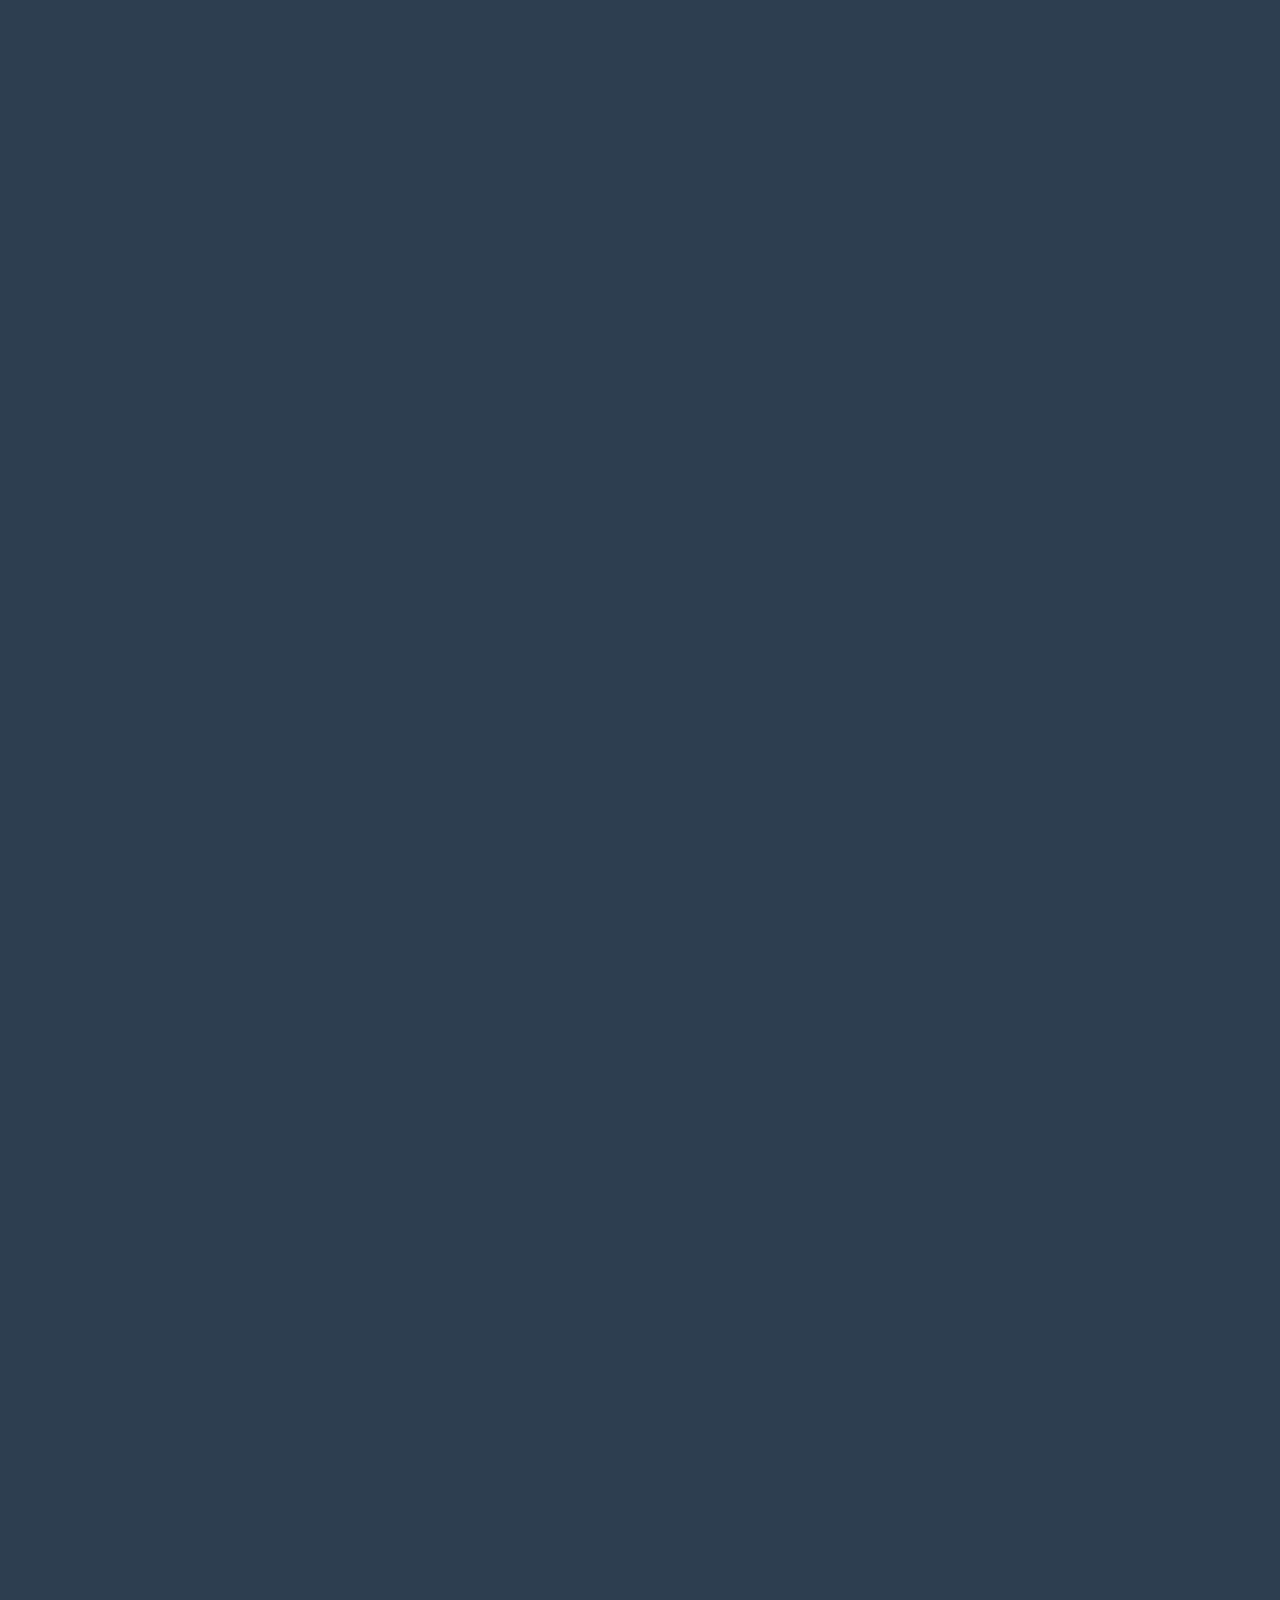
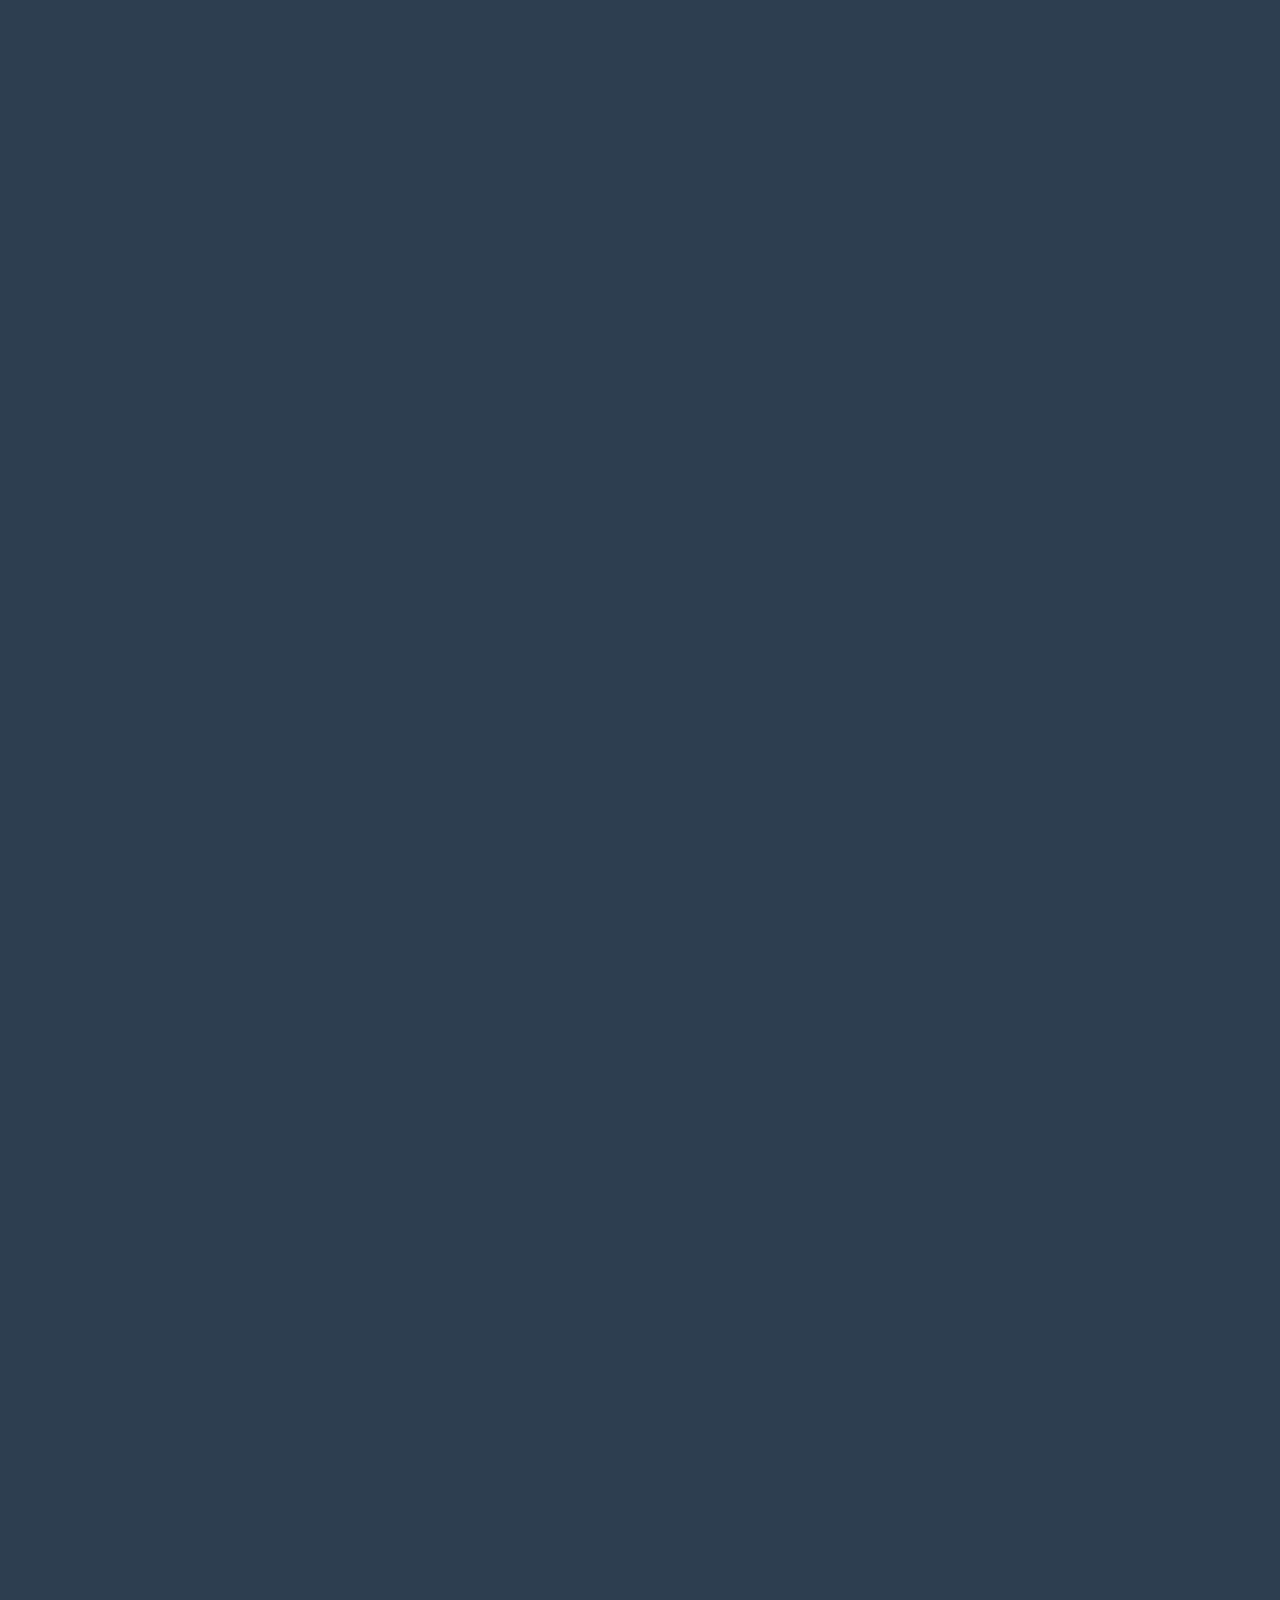
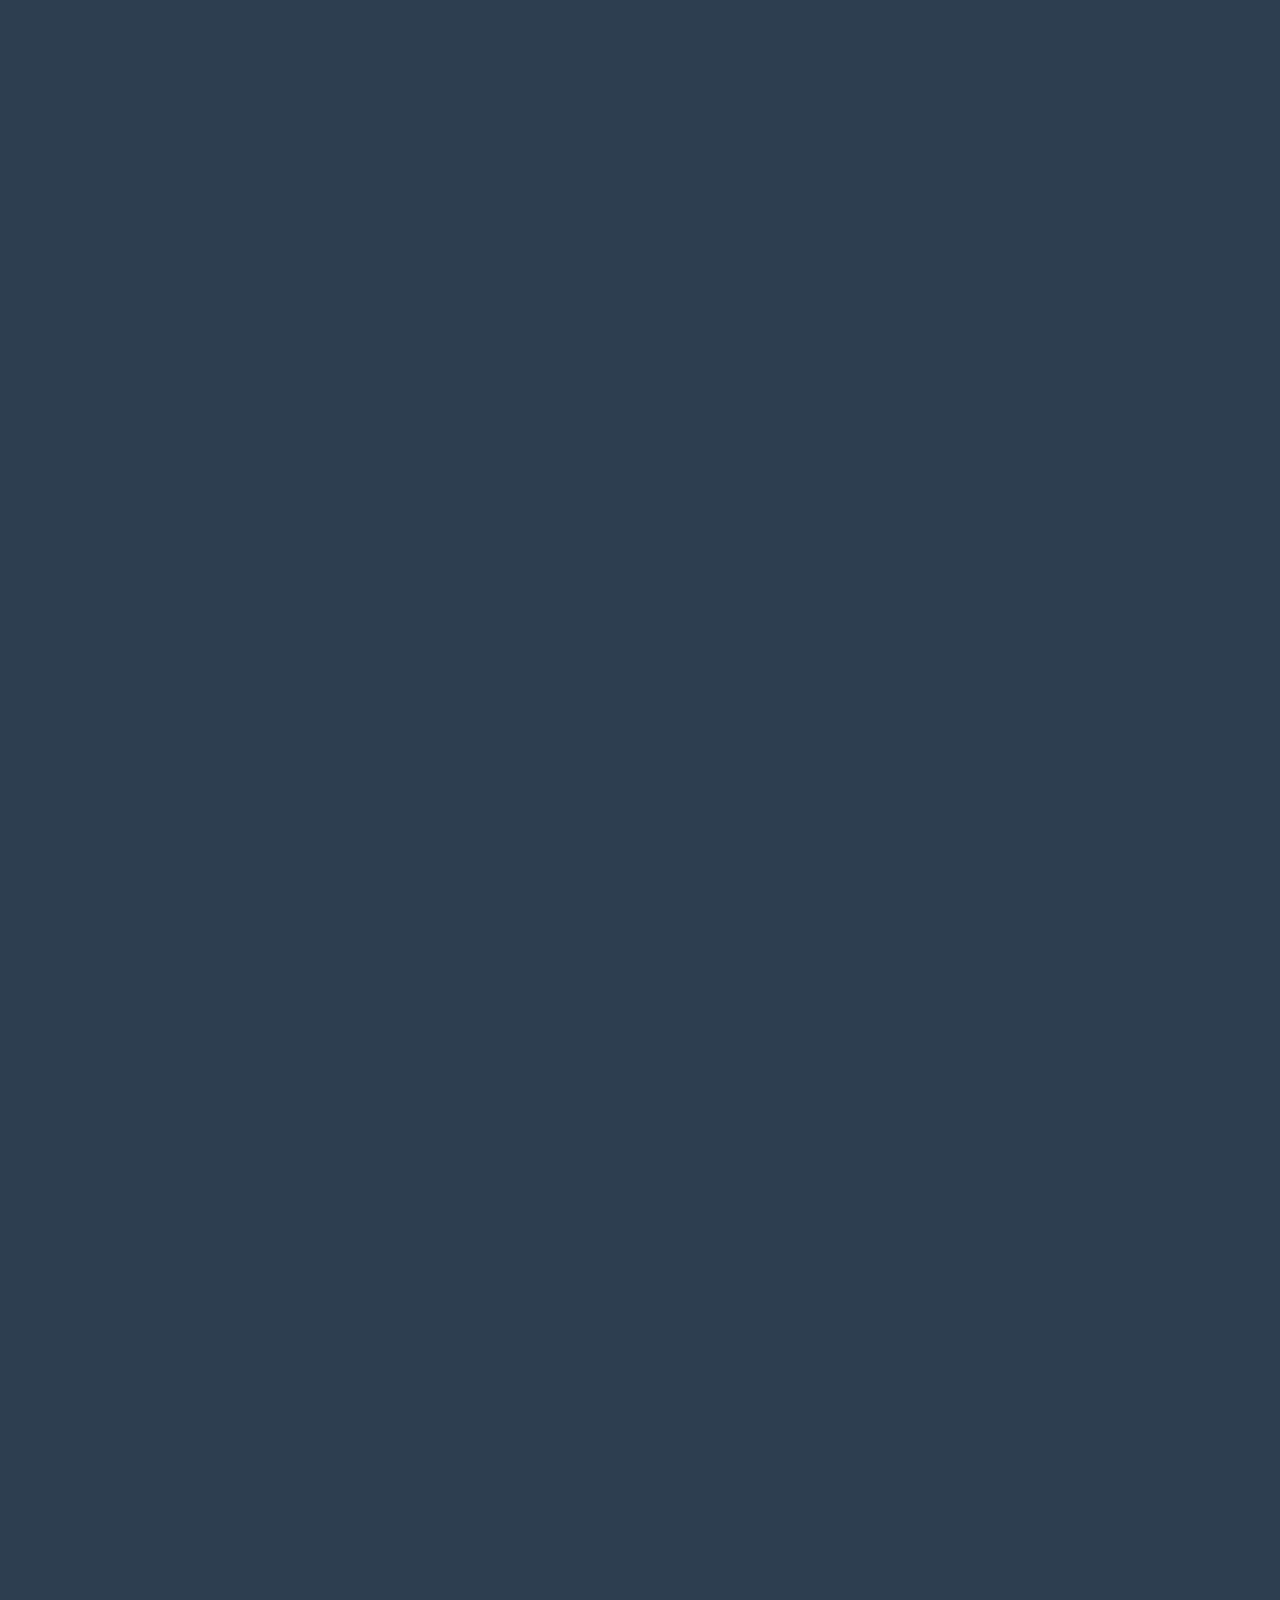
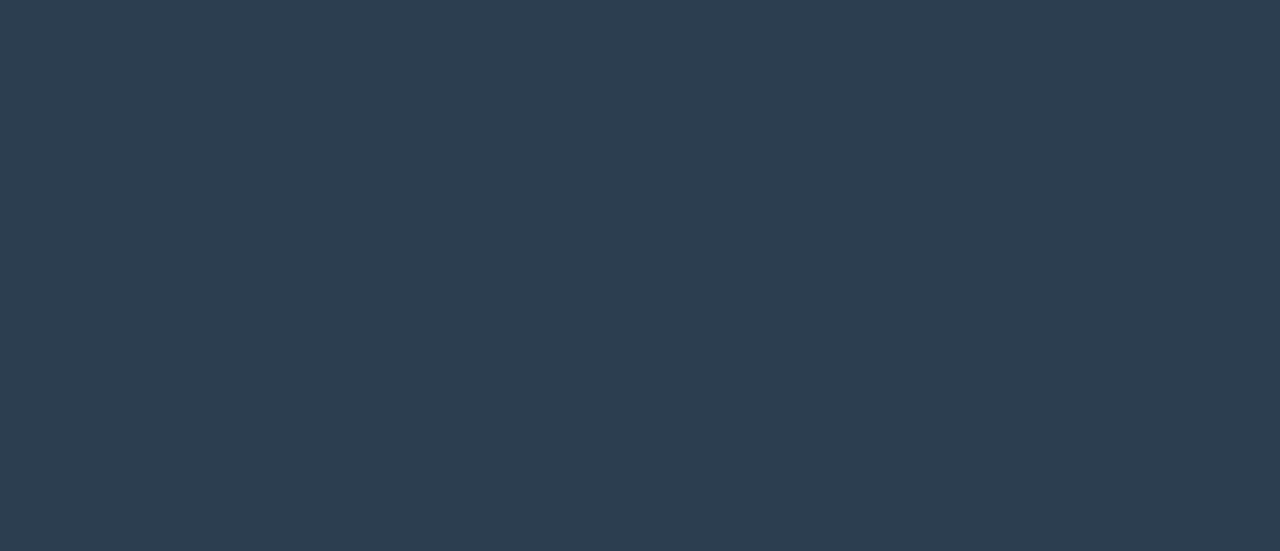
==== commit 611b0c0d: "update" ====
--- a/index.html
+++ b/index.html
@@ -4,8 +4,8 @@
         <met#aeb3b8et="utf-8">
         <title>Dr. Isaiah Amedu Odagboyi: Resume</title>
         <meta content="width=device-width, initial-scale=1.0" name="viewport">
-        <meta content="Free Website Template" name="keywords">
-        <meta content="Free Website Template" name="description">
+        <meta content="Online Digital Curriculum Vitae Of Dr. Isaiah" name="keywords">
+        <meta content="Online Digital Curriculum Vitae Of Dr. Isaiah" name="description">
 
         <!-- Favicon -->
         <link href="img/favicon.ico" rel="icon">
@@ -29,6 +29,7 @@
 
         <!-- Template Stylesheet -->
         <link href="css/style.css" rel="stylesheet">
+        
     </head>
 
     <body>
@@ -45,10 +46,10 @@
                 <div class="col-lg-4 sticky-lg-top vh-100">
                     <div class="d-flex flex-column h-100 text-center overflow-auto shadow">
                         <img class="w-100 img-fluid mb-4" src="img/profile.jpg" alt="Image">
-                        <h1 class="text-primary mt-2">Isaiah Amedu Odagboyi</h1>
+                        <h3 class="text-white-50 mt-2">Isaiah Amedu Odagboyi</h3>
                         <div class="mb-4" style="height: 22px;">
                             <h4 class="typed-text-output d-inline-block text-light"></h4>
-                            <div class="typed-text d-none">Lecturer, Discipler, Child Educationist, Researcher, Farmer</div>
+                            <div class="typed-text d-none">Lecturer, Discipler, Science Educationist, Researcher, Farmer</div>
                         </div>
                         <div class="d-flex justify-content-center mt-auto mb-3">
                             <a class="btn btn-secondary btn-square mx-1" href="#"><i class="fab fa-twitter"></i></a>
@@ -57,16 +58,32 @@
                             <a class="btn btn-secondary btn-square mx-1" href="#"><i class="fab fa-instagram"></i></a>
                         </div>
                         <div class="d-flex align-items-end justify-content-between border-top">
-                            <a href="" class="btn w-50 border-end">Download CV</a>
-                            <a href="#contact" class="btn w-50 btn-scroll">Contact Me</a>
+                            <a href="" class="btn bg-danger w-50 border-end">Download CV</a>
+                            <a href="#contact" class="btn bg-success w-50 btn-scroll">Contact Me</a>
                         </div>
                     </div>
                 </div>
                 <div class="col-lg-8">
+        <!-- Responsive navbar-->
+        <nav class="navbar navbar-expand-lg navbar-dark bg-dark">
+            <div class="container px-5">
+                <a class="navbar-brand lio" href="books.html">Dr. Isaiah CV</a>
+                <button class="navbar-toggler" type="button" data-bs-toggle="collapse" data-bs-target="#navbarSupportedContent" aria-controls="navbarSupportedContent" aria-expanded="false" aria-label="Toggle navigation"><span class="navbar-toggler-icon"></span></button>
+                <div class="collapse navbar-collapse" id="navbarSupportedContent">
+                    <ul class="navbar-nav ms-auto mb-2 mb-lg-0">
+                        <li class="nav-item"><a class="nav-link" aria-current="page" href="index.html">Home</a></li>
+                        <li class="nav-item"><a class="nav-link active" href="index.html#about">About</a></li>
+                        <li class="nav-item"><a class="nav-link" href="index.html#contact">Contact</a></li>
+                        <li class="nav-item"><a class="nav-link" href="all-papers.html" target="_blank">Publications</a></li>
+                        <li class="nav-item"><a class="nav-link" href="books.html" target="_blank">Books</a></li>
+                        </ul>
+                </div>
+            </div>
+        </nav>
                     <!-- About Start -->
                     <section class="py-5 border-bottom wow fadeInUp" data-wow-delay="0.1s">
                         <h1 class="title pb-3 mb-5">About Me</h1>
-                        <p>I am a firm believer that education is not just about memorizing facts, 
+                        <p class="gyunri">I am a firm believer that education is not just about memorizing facts, 
                             but about understanding the world around us and making a real-world impact. 
                             This passion drives me in my various roles: As a Lecturer: I enjoy igniting 
                             curiosity in students, fostering a love for education, and making complex concepts 
@@ -112,8 +129,8 @@
                         </div>
                         <div class="row g-4">
                             <div class="col-md-4 col-lg-6 col-xl-4">
-                                <div class="d-flex bg-secondary p-4">
-                                    <h1 class="flex-shrink-0 display-5 text-primary mb-0" data-toggle="counter-up">30</h1>
+                                <div class="d-flex bg-danger p-4">
+                                    <h1 class="flex-shrink-0 display-5 text-white mb-0" data-toggle="counter-up">30</h1>
                                     <div class="ps-3">
                                         <p class="mb-0">Years of</p>
                                         <h5 class="mb-0">Experience</h5>
@@ -121,8 +138,8 @@
                                 </div>
                             </div>
                             <div class="col-md-4 col-lg-6 col-xl-4">
-                                <div class="d-flex bg-secondary p-4">
-                                    <h1 class="flex-shrink-0 display-5 text-primary mb-0" data-toggle="counter-up">500</h1>
+                                <div class="d-flex bg-danger p-4">
+                                    <h1 class="flex-shrink-0 display-5 text-white mb-0" data-toggle="counter-up">500</h1>
                                     <div class="ps-3">
                                         <p class="mb-0">Happy</p>
                                         <h5 class="mb-0">Students</h5>
@@ -130,8 +147,8 @@
                                 </div>
                             </div>
                             <div class="col-md-4 col-lg-6 col-xl-4">
-                                <div class="d-flex bg-secondary p-4">
-                                    <h1 class="flex-shrink-0 display-5 text-primary mb-0" data-toggle="counter-up">20</h1>
+                                <div class="d-flex bg-danger p-4">
+                                    <h1 class="flex-shrink-0 display-5 text-white mb-0" data-toggle="counter-up">20</h1>
                                     <div class="ps-3">
                                         <p class="mb-0">Papers</p>
                                         <h5 class="mb-0">Published</h5>
@@ -143,68 +160,86 @@
                     <!-- About End -->
 
                     <!-- Skills Start -->
-                    <section class="py-5 border-bottom wow fadeInUp" data-wow-delay="0.1s">
+                    <section class="py-5 border-bottom wow fadeInUp" id="skills" data-wow-delay="0.1s">
                         <h1 class="title pb-3 mb-5">Skills</h1>
-                        <div class="row">
-                            <div class="col-sm-6">
-                                <div class="skill mb-4">
-                                    <div class="d-flex justify-content-between">
-                                        <p class="mb-2">Teaching</p>
-                                        <p class="mb-2">98%</p>
-                                    </div>
-                                    <div class="progress">
-                                        <div class="progress-bar bg-primary" role="progressbar" aria-valuenow="95" aria-valuemin="0" aria-valuemax="100"></div>
-                                    </div>
-                                </div>
-                                <div class="skill mb-4">
-                                    <div class="d-flex justify-content-between">
-                                        <p class="mb-2">Teamwork</p>
-                                        <p class="mb-2">98%</p>
-                                    </div>
-                                    <div class="progress">
-                                        <div class="progress-bar bg-warning" role="progressbar" aria-valuenow="85" aria-valuemin="0" aria-valuemax="100"></div>
-                                    </div>
-                                </div>
-                                <div class="skill mb-4">
-                                    <div class="d-flex justify-content-between">
-                                        <p class="mb-2">Counselling</p>
-                                        <p class="mb-2">99%</p>
-                                    </div>
-                                    <div class="progress">
-                                        <div class="progress-bar bg-danger" role="progressbar" aria-valuenow="90" aria-valuemin="0" aria-valuemax="100"></div>
-                                    </div>
-                                </div>
-                            </div>
-                            <div class="col-sm-6">
-                                <div class="skill mb-4">
-                                    <div class="d-flex justify-content-between">
-                                        <p class="mb-2">Project Management</p>
-                                        <p class="mb-2">98%</p>
-                                    </div>
-                                    <div class="progress">
-                                        <div class="progress-bar bg-danger" role="progressbar" aria-valuenow="90" aria-valuemin="0" aria-valuemax="100"></div>
-                                    </div>
-                                </div>
-                                <div class="skill mb-4">
-                                    <div class="d-flex justify-content-between">
-                                        <p class="mb-2">Coomunication</p>
-                                        <p class="mb-2">98%</p>
-                                    </div>
-                                    <div class="progress">
-                                        <div class="progress-bar bg-success" role="progressbar" aria-valuenow="95" aria-valuemin="0" aria-valuemax="100"></div>
-                                    </div>
-                                </div>
-                                <div class="skill mb-4">
-                                    <div class="d-flex justify-content-between">
-                                        <p class="mb-2">Researching</p>
-                                        <p class="mb-2">97%</p>
-                                    </div>
-                                    <div class="progress">
-                                        <div class="progress-bar bg-info" role="progressbar" aria-valuenow="85" aria-valuemin="0" aria-valuemax="100"></div>
-                                    </div>
-                                </div>
-                            </div>
-                        </div>
+                        <div class="accordion" id="accordionExample">
+                            <div class="accordion-item border border-white">
+                              <h2 class="accordion-header">
+                                <button class="accordion-button" type="button" data-bs-toggle="collapse" data-bs-target="#collapseOne" aria-expanded="true" aria-controls="collapseOne">
+                                  Teaching
+                                </button>
+                              </h2>
+                              <div id="collapseOne" class="accordion-collapse collapse show" data-bs-parent="#accordionExample">
+                                <div class="accordion-body">
+                                  <strong>Dr. Isaiah excelled in the classroom.</strong>His teaching is not a dry recitation of facts; it is a vibrant exploration of scientific concepts. He uses his exceptional communication skills to tailor explanations to different learning styles, ensuring every student grasped the material. Often, He would weave in real-world applications, sparking curiosity and igniting a passion for science in even the most reluctant learners.
+                                </div>
+                              </div>
+                            </div>
+                            <div class="accordion-item border border-white">
+                              <h2 class="accordion-header">
+                                <button class="accordion-button collapsed" type="button" data-bs-toggle="collapse" data-bs-target="#collapseTwo" aria-expanded="false" aria-controls="collapseTwo">
+                                  Strong Communication Skill
+                                </button>
+                              </h2>
+                              <div id="collapseTwo" class="accordion-collapse collapse" data-bs-parent="#accordionExample">
+                                <div class="accordion-body">
+                                  <strong>Dr. Isaiah possessed a rare ability to translate the complexities of science into captivating narratives.</strong> 
+                                  His communication skills goes beyond mere words. He is a master of body language, his animated gestures mirroring the movements of electrons or the expansion of the universe. His classroom is always a symphony of interactive simulations. He understood that different students learned differently, and he caters to them all. This is not just about captivating students; it is about sparking a lifelong love of science. Dr. Isiah knew the power of clear communication. He empowers his students to not only understand scientific concepts, but also to explain them. His impact resonated beyond the classroom. His communication skills transcended the walls of the school, igniting a passion for science in the wider community. Dr. Isaiah is not just a science educationist; he is a science evangelist. With every lesson, every explanation, he chipped away at the perception of science as a dry, inaccessible subject. Through the magic of communication, he opens doors to a world of wonder, inspiring a generation to explore the fascinating universe around them.                                </div>
+                              </div>
+                            </div>
+                            <div class="accordion-item border border-white">
+                              <h2 class="accordion-header">
+                                <button class="accordion-button collapsed" type="button" data-bs-toggle="collapse" data-bs-target="#collapseThree" aria-expanded="false" aria-controls="collapseThree">
+                                  Counselling
+                                </button>
+                              </h2>
+                              <div id="collapseThree" class="accordion-collapse collapse" data-bs-parent="#accordionExample">
+                                <div class="accordion-body">
+                                  <strong>Dr. Isaiah understood that not all learning happened smoothly.</strong>
+                                  When students struggled, he doesn't just offer academic guidance. His empathetic nature made him a skilled counselor, readily available to address anxieties and learning difficulties. He helped students navigate the complexities of science, building their confidence and resilience in the face of academic challenges.
+                                </div>
+                              </div>
+                            </div>
+                          <div class="accordion-item border border-white">
+                              <h2 class="accordion-header">
+                                <button class="accordion-button collapsed" type="button" data-bs-toggle="collapse" data-bs-target="#collapseFour" aria-expanded="false" aria-controls="collapseFour">
+                                  Teamwork and Collaboration
+                                </button>
+                              </h2>
+                              <div id="collapseFour" class="accordion-collapse collapse" data-bs-parent="#accordionExample">
+                                <div class="accordion-body">
+                                  <strong>Dr. Isaiah's talents extended far beyond the classroom walls.</strong>A natural leader with a knack for project management, he spearheaded the development of a groundbreaking science curriculum.He fostered teamwork and collaboration, bringing together a diverse group of educators, researchers, and even students to create a program that was both rigorous and engaging.
+                                </div>
+                              </div>
+                            </div>
+                          <div class="accordion-item border border-white">
+                              <h2 class="accordion-header">
+                                <button class="accordion-button collapsed" type="button" data-bs-toggle="collapse" data-bs-target="#collapseFive" aria-expanded="false" aria-controls="collapseFive">
+                                  Critical Thinking and Research
+                                </button>
+                              </h2>
+                              <div id="collapseFive" class="accordion-collapse collapse" data-bs-parent="#accordionExample">
+                                <div class="accordion-body">
+                                  <strong>Dr. Isaiah never stopped learning himself.</strong> 
+                                  His research interests focused on the effectiveness of various teaching methods, constantly seeking ways to improve science education. He is actively participating in conferences, sharing his findings and collaborating with other science educationists to push the boundaries of scientific pedagogy.
+                                </div>
+                              </div>
+                            </div>
+                          <div class="accordion-item border border-white">
+                              <h2 class="accordion-header">
+                                <button class="accordion-button collapsed" type="button" data-bs-toggle="collapse" data-bs-target="#collapseSix" aria-expanded="false" aria-controls="collapseSix">
+                                 Pay attention to details
+                                </button>
+                              </h2>
+                              <div id="collapseSix" class="accordion-collapse collapse" data-bs-parent="#accordionExample">
+                                <div class="accordion-body">
+                                  <strong>Dr. Isaiah A. Odagboyi is a force multiplier.</strong> 
+                                  His passion for science, and the ability to pay attention to details, coupled with hiss diverse skillset, not only transformed individual classrooms but also has a ripple effect throughout the entire educational system. He is a testament to the power of a science educationist who could not only understand the complexities of science, but also translate that knowledge into a captivating learning journey for every student.
+                                </div>
+                              </div>
+                            </div>
+                          </div>
+                                
                     </section>
                     <!-- Skills End -->
 
@@ -360,9 +395,9 @@
                     <!-- Portfolio Start -->
                     <section class="py-5 border-bottom wow fadeInUp" data-wow-delay="0.1s">
                         <h1 class="title pb-3 mb-5">Papers Published</h1>
-                        <a class="btn btn-primary" role="button" aria-disabled="true">All Papers</a>
-                        <a class="btn btn-primary" role="button" aria-disabled="true">Local Papers</a>
-                        <a class="btn btn-primary" role="button" aria-disabled="true">International Papers</a>
+                        <a href="all-papers.html" class="btn btn-primary" role="button" aria-disabled="true" target="_blank">All Papers</a>
+                        <a href="local-papers.html" class="btn btn-primary" role="button" aria-disabled="true" target="_blank">Local Papers</a>
+                        <a href="international-papers.html" class="btn btn-primary" role="button" aria-disabled="true" target="_blank">International Papers</a>
 
                         <div class="card mb-3 mt-5 bg-dark border-2 border-white" style="max-width: 640px;">
                             <div class="row g-0">
@@ -390,7 +425,7 @@
 
                     <!-- Testimonial Start -->
                     <section class="py-5 border-bottom wow fadeInUp" data-wow-delay="0.1s">
-                        <h1 class="title pb-3 mb-5">Testimonial</h1>
+                        <h1 class="title pb-3 mb-5">Referees</h1>
                         <div class="owl-carousel testimonial-carousel">
                             <div class="text-left">
                                 <i class="fa fa-3x fa-quote-left text-primary mb-4"></i>
@@ -484,10 +519,10 @@
                             </div>
 							
                             <!--/*** This template is free as long as you keep the footer author’s credit link/attribution link/backlink. If you'd like to use the template without the footer author’s credit link/attribution link/backlink, you can purchase the Credit Removal License from "https://htmlcodex.com/credit-removal". Thank you for your support. ***/-->
-							<p class="m-0">&copy; All Rights Reserved. Designed by <a href="https://htmlcodex.com">HTML Codex</a></p>
-                        </div>
-                    </section>
-                    <!-- Footer End -->
+							<p class="m-0">&copy; 2024. All Rights Reserved. Designed & Developed by <a href="https://octatesystems.github.io/OSNigeria/" class="link-warning link-offset-2" target="_blank">Kevin Cross Minchakpu</a></p>
+                        </div>
+                    </section>
+                    <!-- Footer End -->  
                 </div>
             </div>
         </div>
@@ -514,5 +549,6 @@
 
         <!-- Template Javascript -->
         <script src="js/main.js"></script>
+        <script src="https://cdn.jsdelivr.net/npm/bootstrap@5.3.3/dist/js/bootstrap.bundle.min.js"></script>
     </body>
 </html>
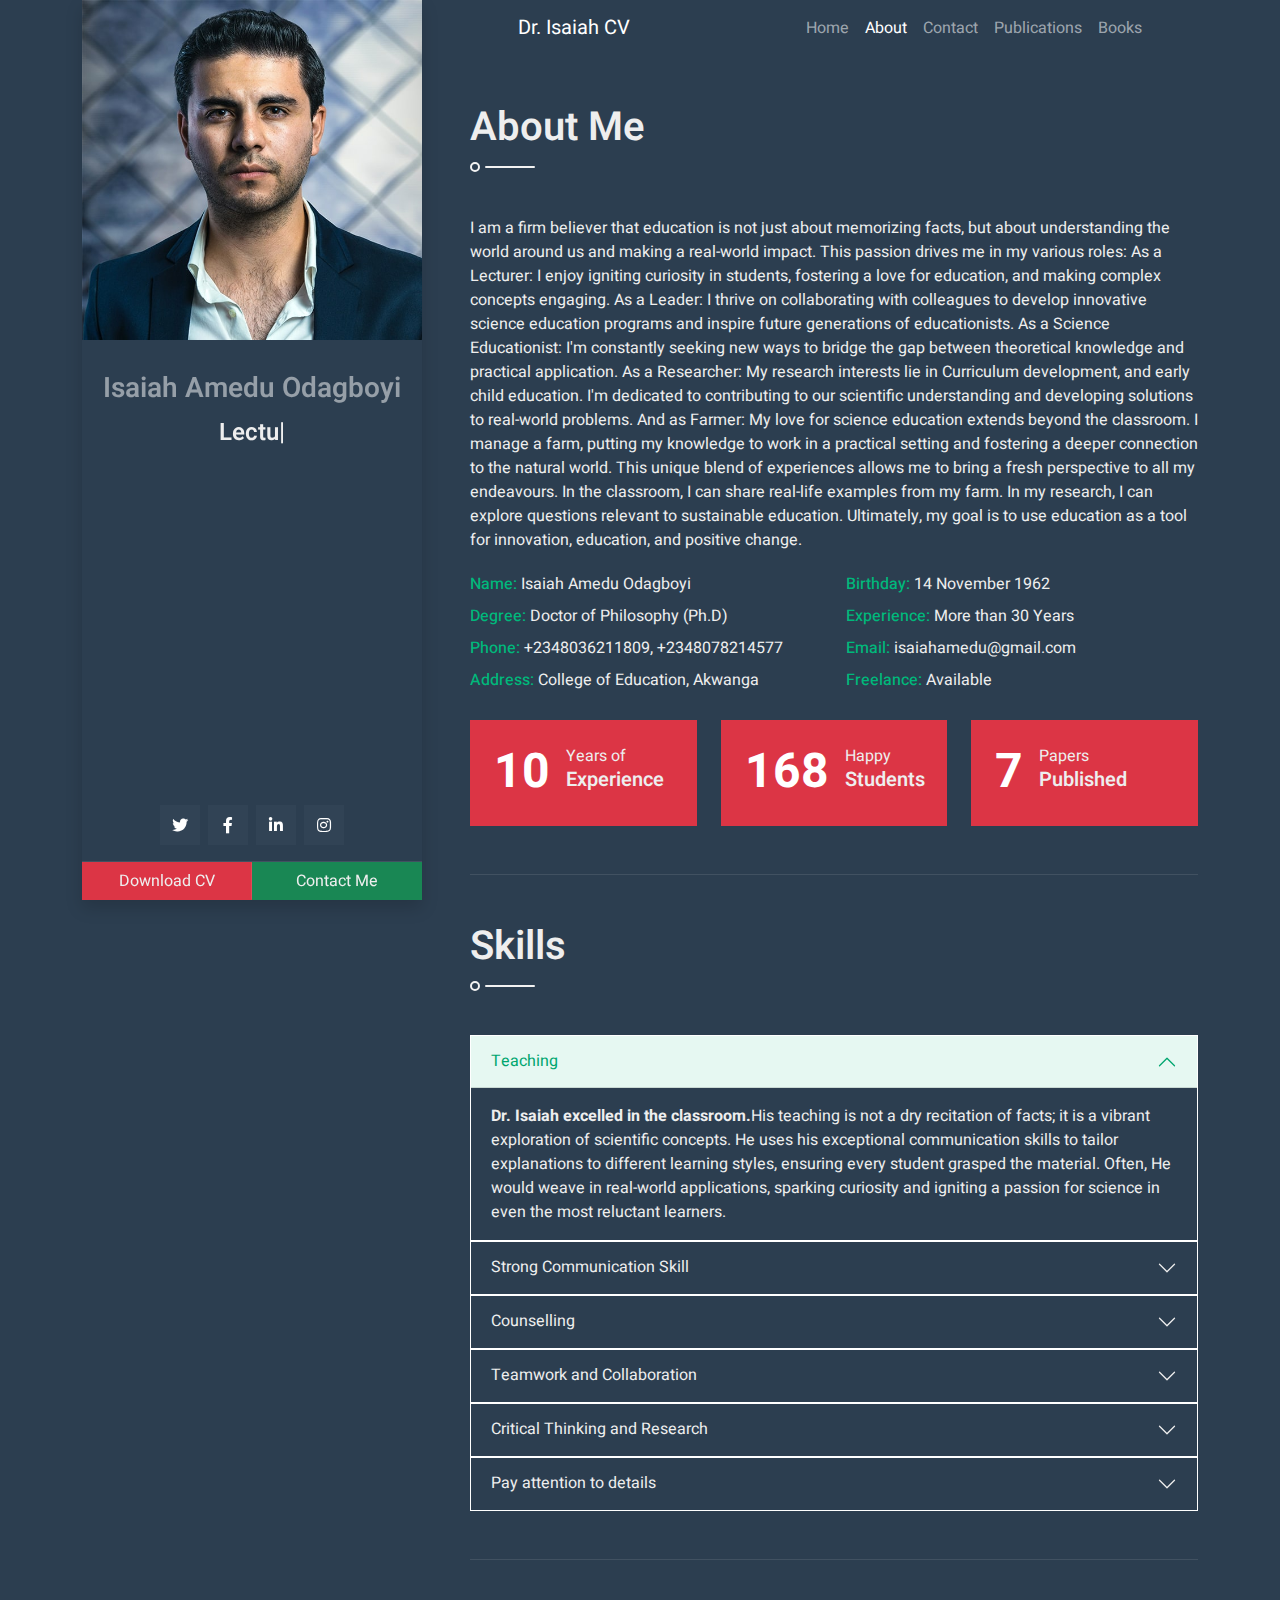
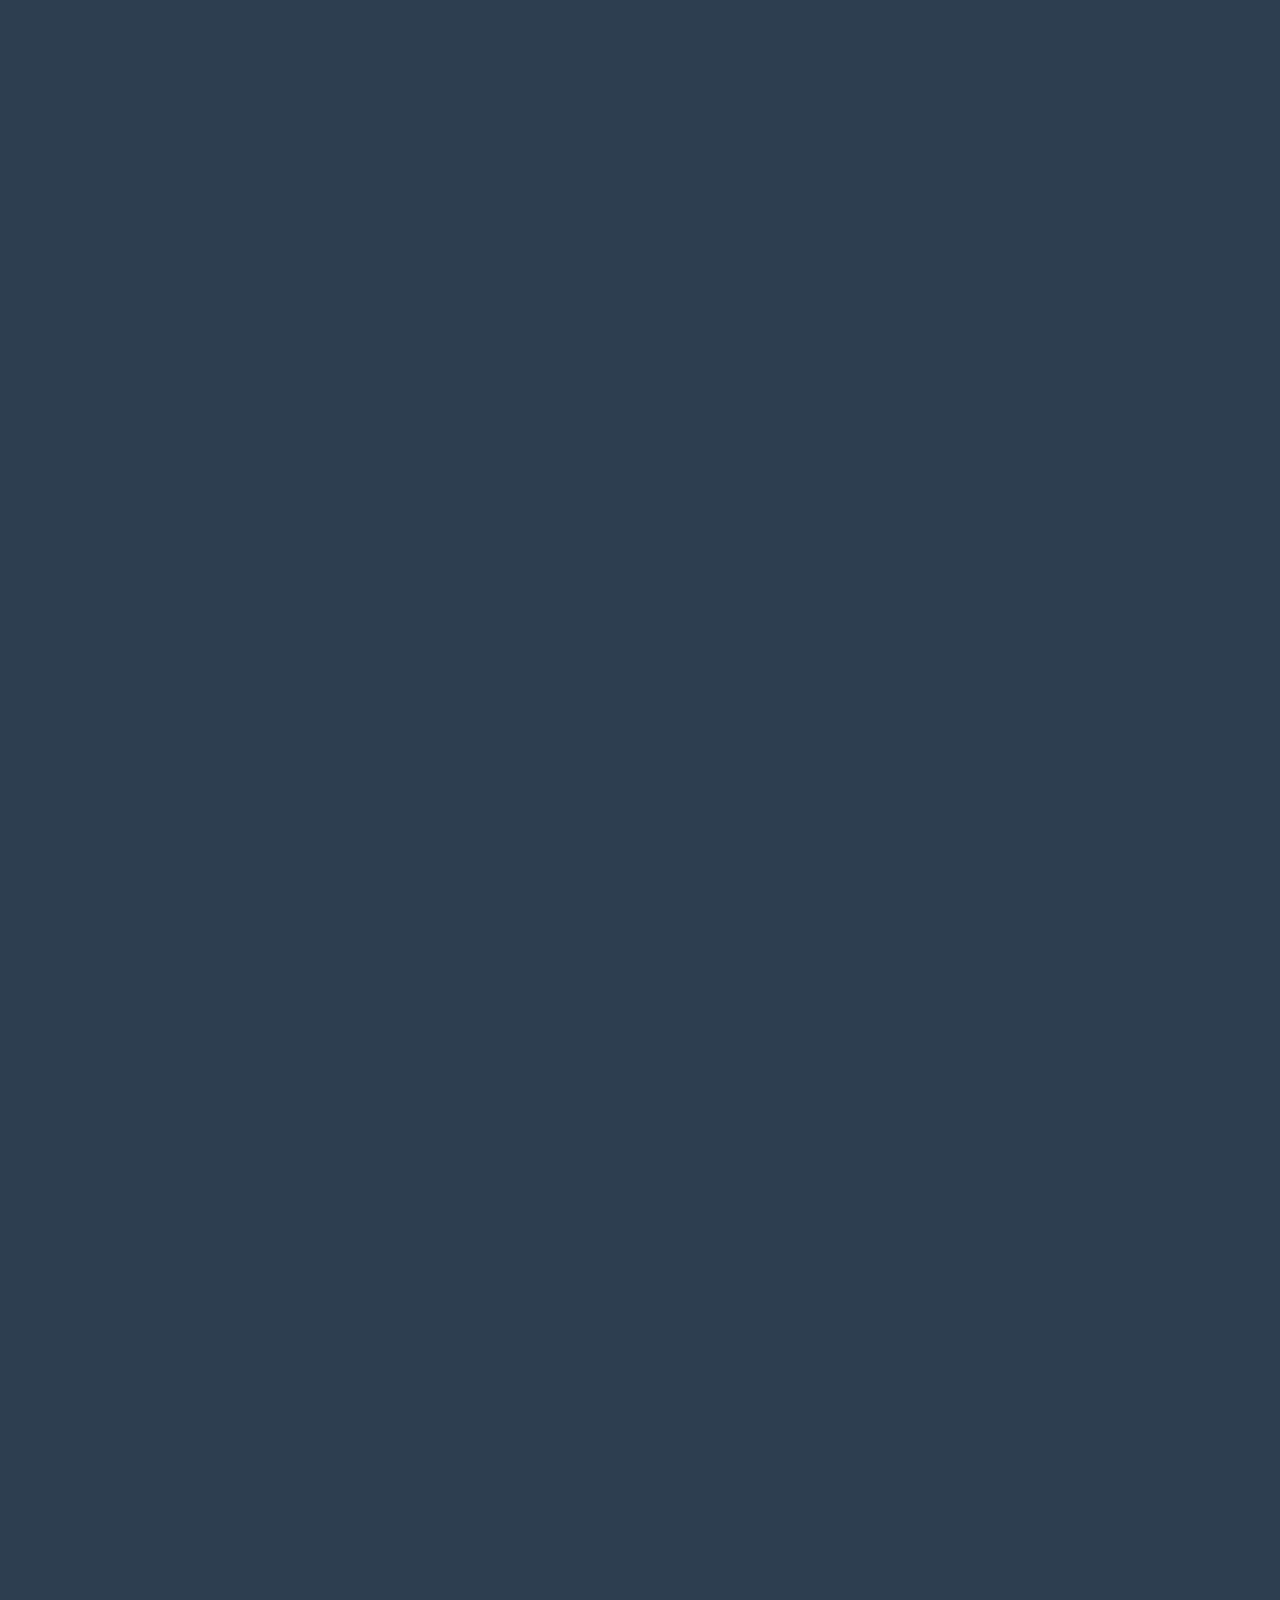
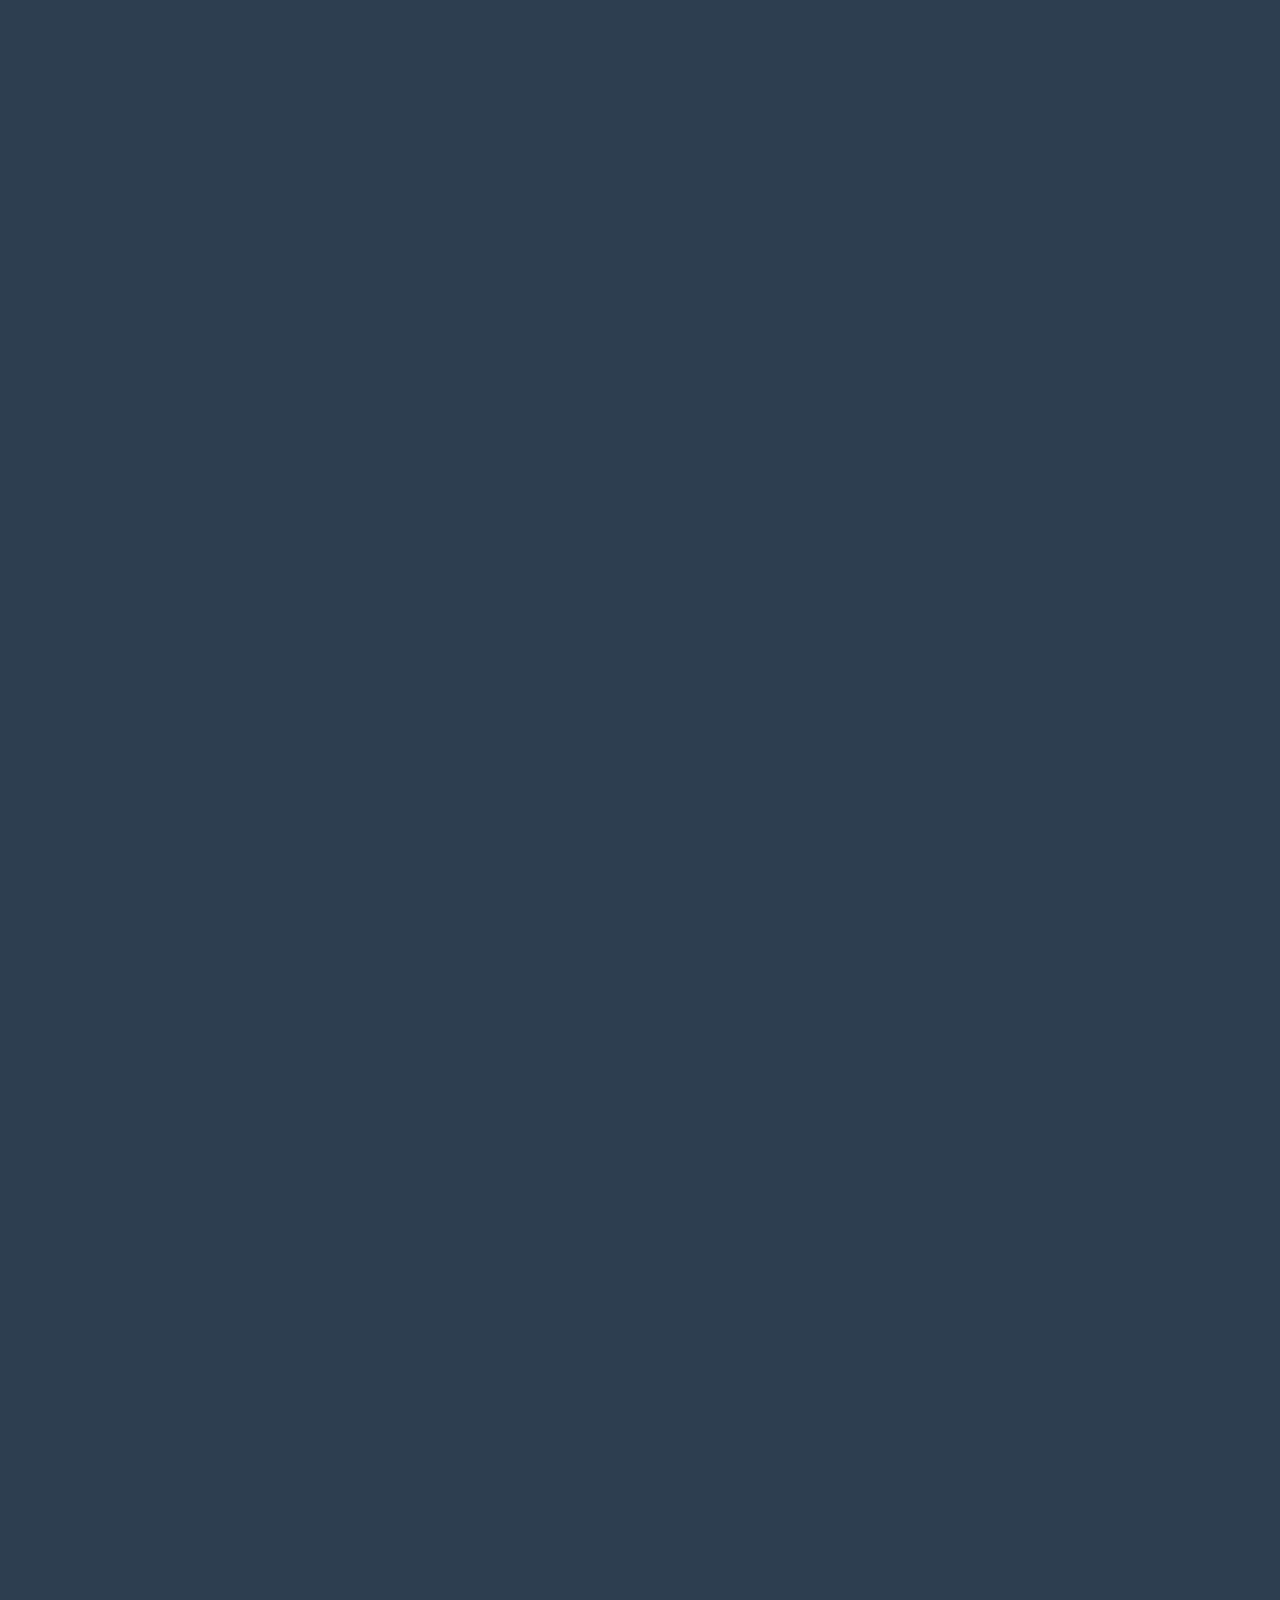
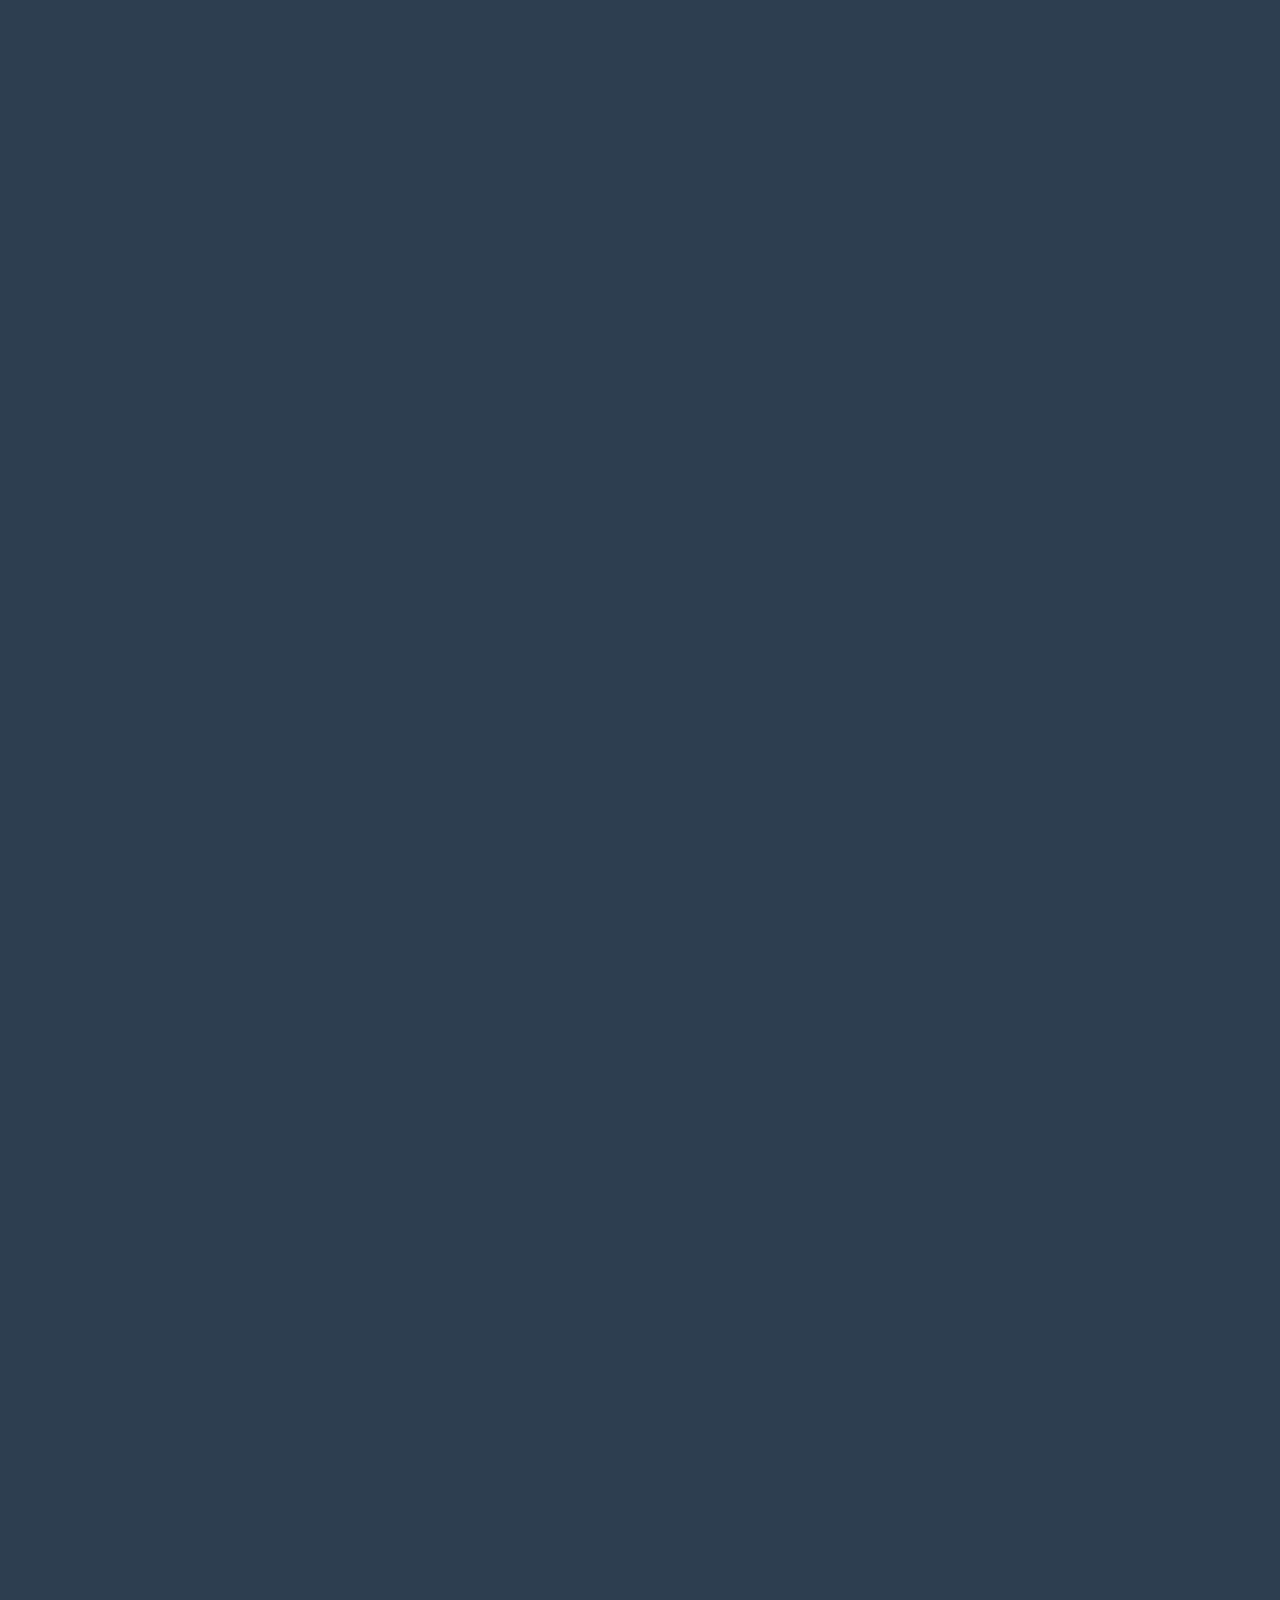
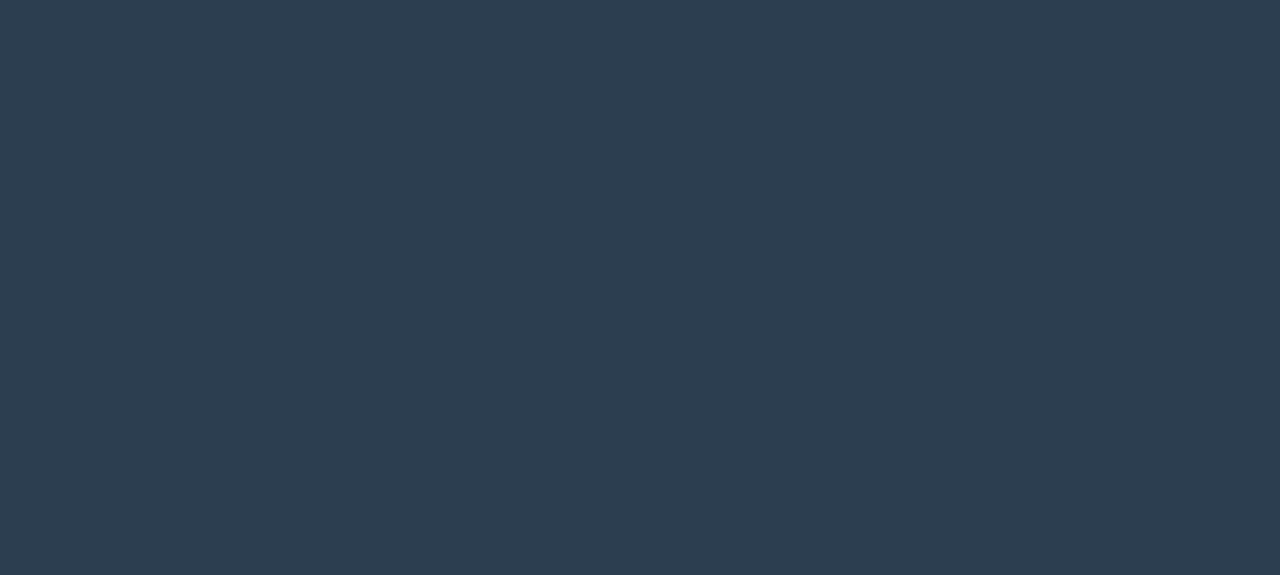
==== commit 13d27640: "commit" ====
--- a/index.html
+++ b/index.html
@@ -160,7 +160,7 @@
                     <!-- About End -->
 
                     <!-- Skills Start -->
-                    <section class="py-5 border-bottom wow fadeInUp" id="skills" data-wow-delay="0.1s">
+                    <section class="py-5 border-bottom wow fadeInUp" id="skill" data-wow-delay="0.1s">
                         <h1 class="title pb-3 mb-5">Skills</h1>
                         <div class="accordion" id="accordionExample">
                             <div class="accordion-item border border-white">
@@ -519,7 +519,7 @@
                             </div>
 							
                             <!--/*** This template is free as long as you keep the footer author’s credit link/attribution link/backlink. If you'd like to use the template without the footer author’s credit link/attribution link/backlink, you can purchase the Credit Removal License from "https://htmlcodex.com/credit-removal". Thank you for your support. ***/-->
-							<p class="m-0">&copy; 2024. All Rights Reserved. Designed & Developed by <a href="https://octatesystems.github.io/OSNigeria/" class="link-warning link-offset-2" target="_blank">Kevin Cross Minchakpu</a></p>
+							<p class="m-0">&copy; 2024. Dr. Isaia A. Odagboyi Online CV. All Rights Reserved. Designed & Developed by <a href="https://octatesystems.github.io/OSNigeria/" class="link-warning link-offset-2" target="_blank">Kevin Cross Minchakpu</a></p>
                         </div>
                     </section>
                     <!-- Footer End -->  
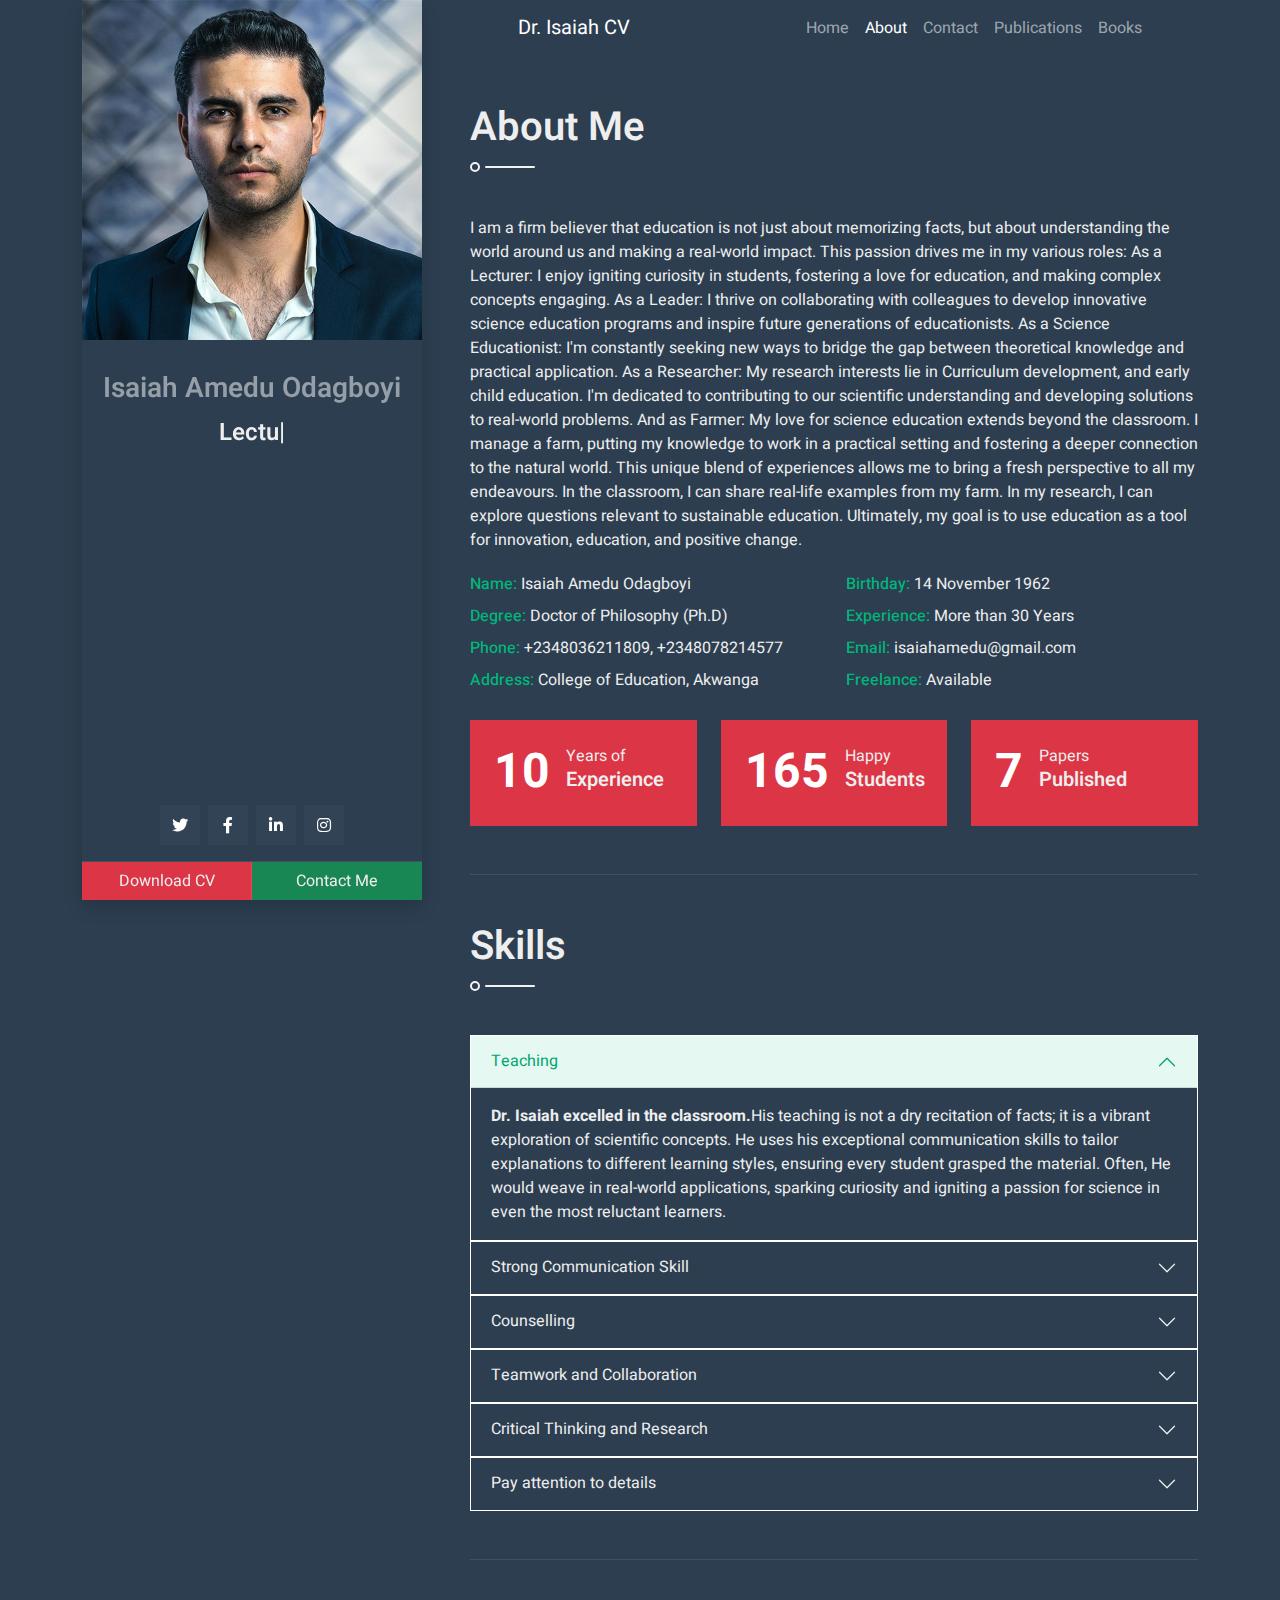
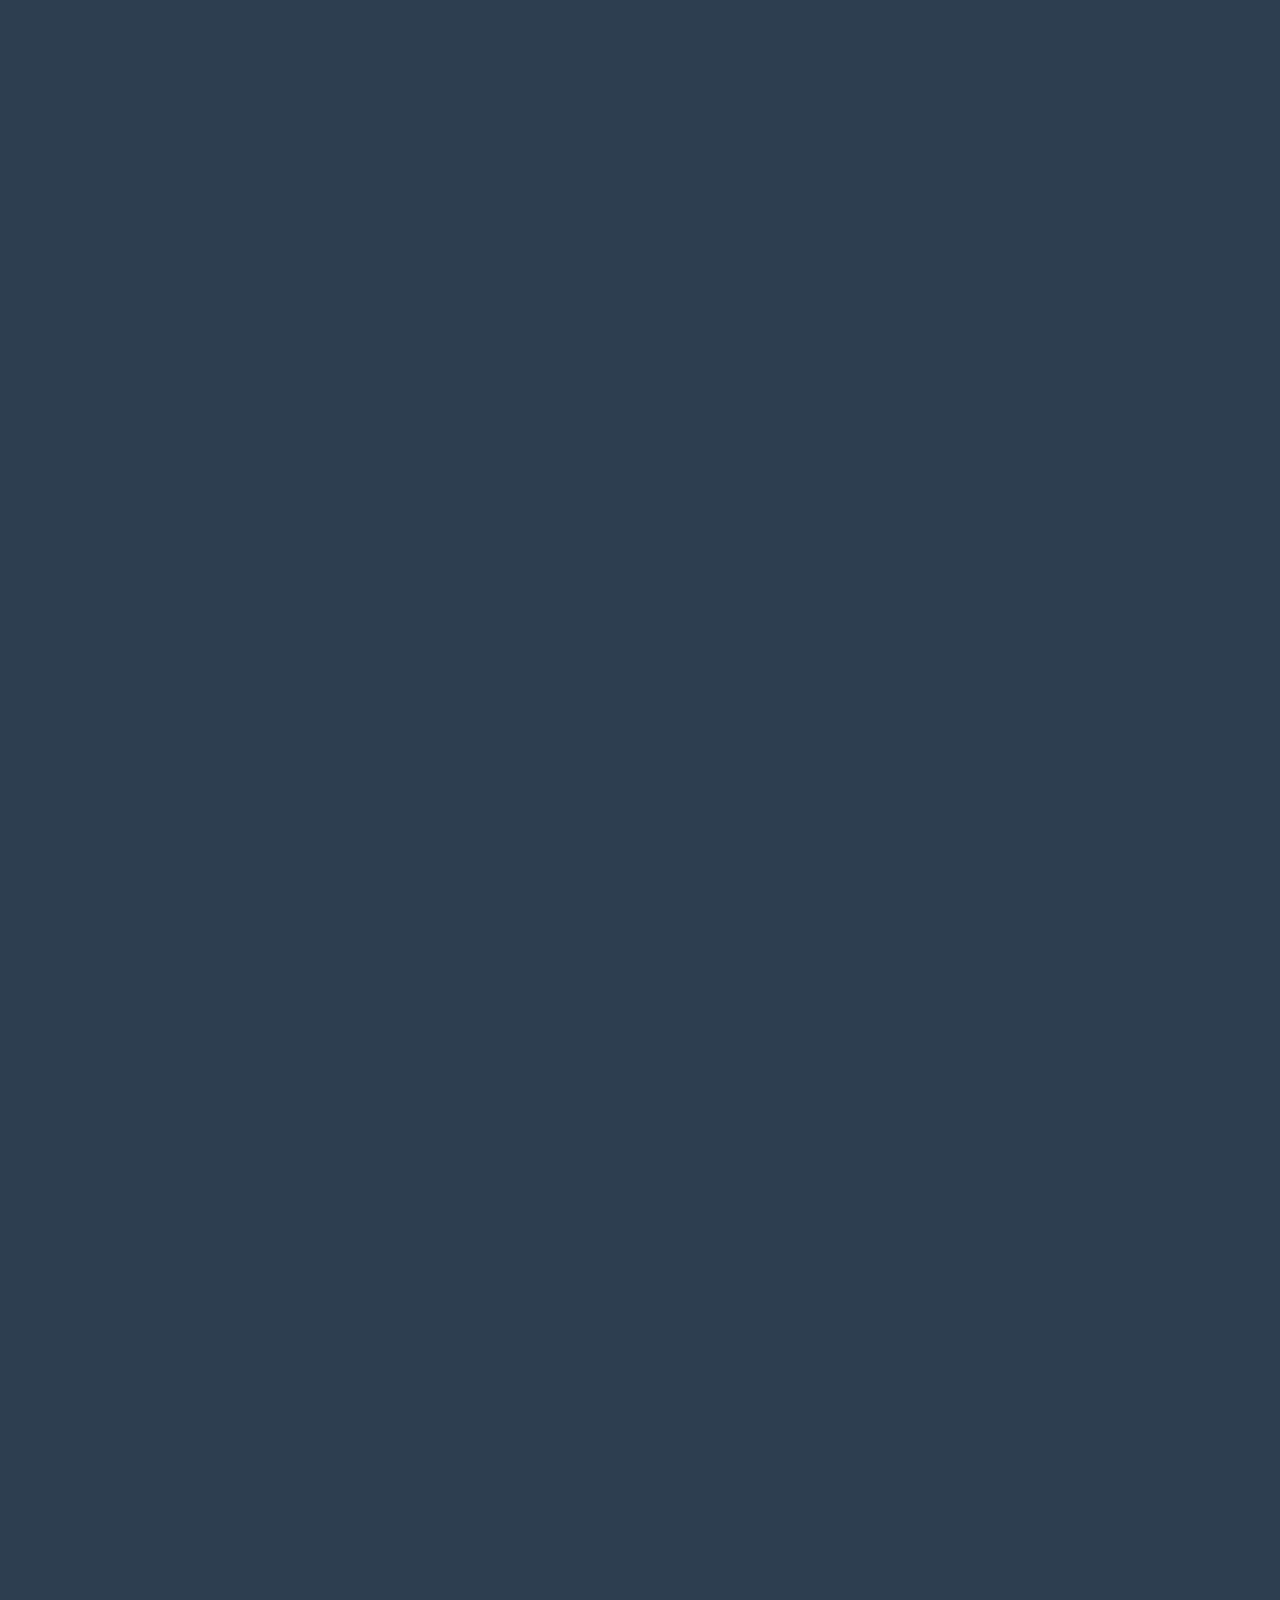
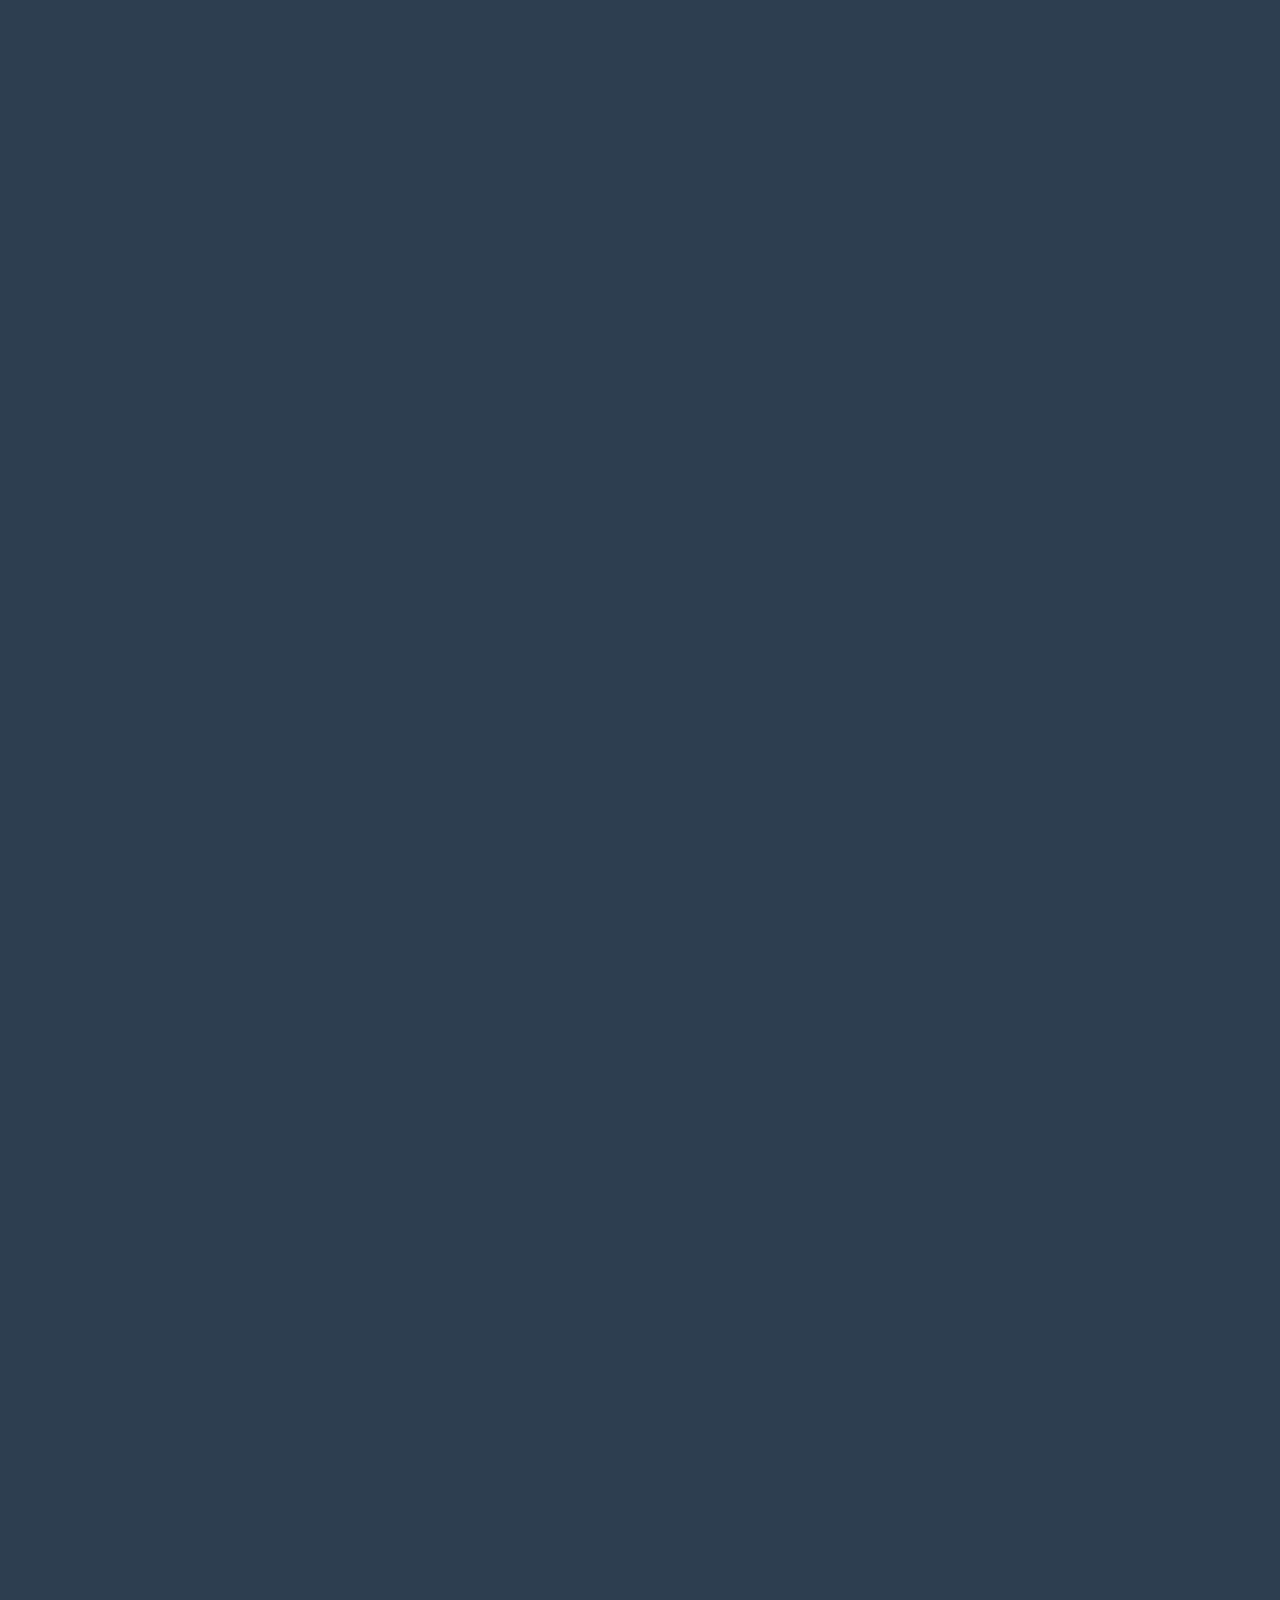
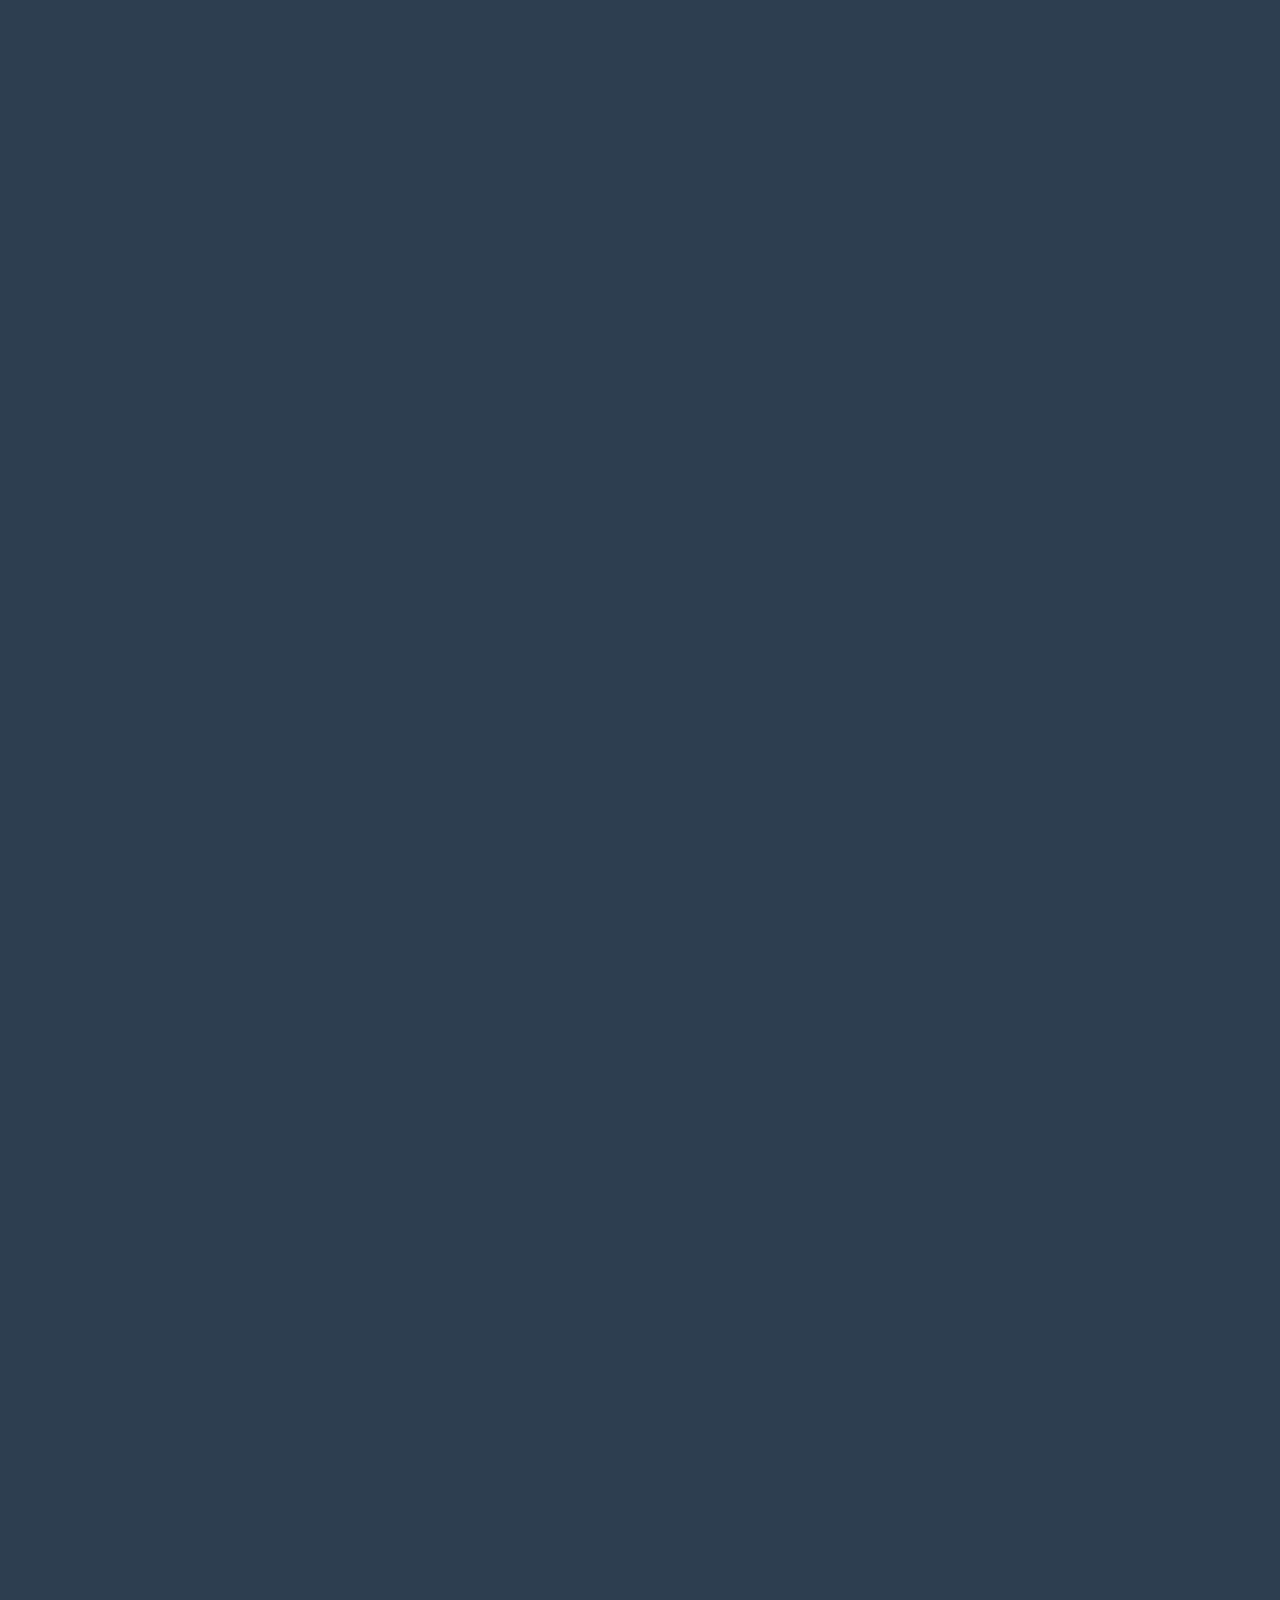
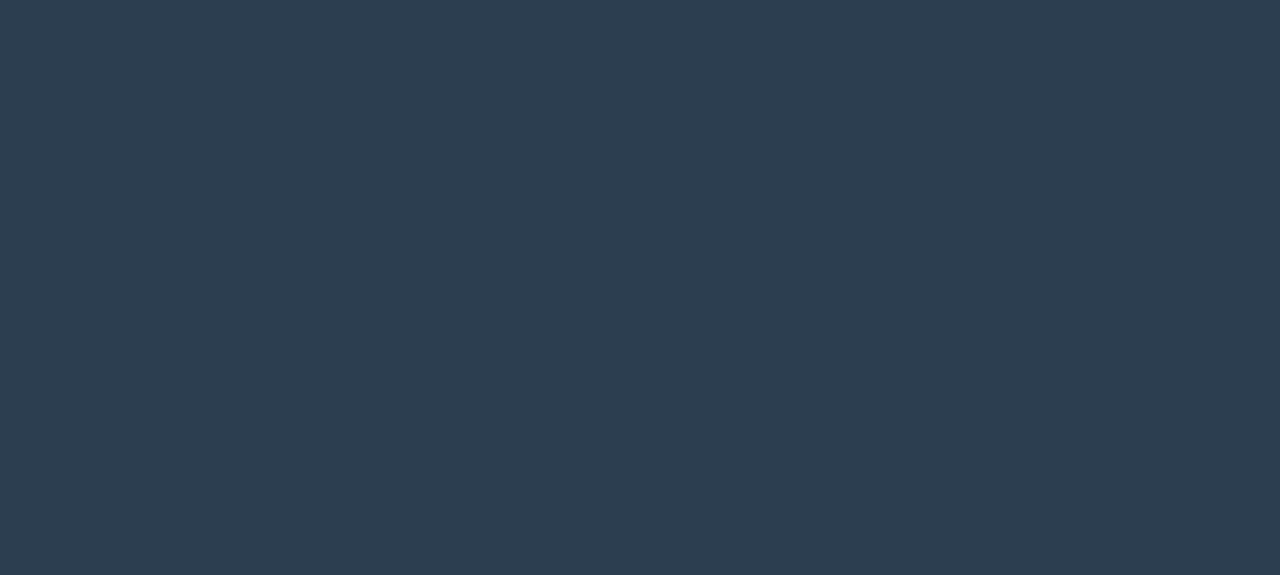
==== commit e5eb5115: "commit" ====
--- a/index.html
+++ b/index.html
@@ -519,7 +519,7 @@
                             </div>
 							
                             <!--/*** This template is free as long as you keep the footer author’s credit link/attribution link/backlink. If you'd like to use the template without the footer author’s credit link/attribution link/backlink, you can purchase the Credit Removal License from "https://htmlcodex.com/credit-removal". Thank you for your support. ***/-->
-							<p class="m-0">&copy; 2024. Dr. Isaia A. Odagboyi Online CV. All Rights Reserved. Designed & Developed by <a href="https://octatesystems.github.io/OSNigeria/" class="link-warning link-offset-2" target="_blank">Kevin Cross Minchakpu</a></p>
+							<p class="m-0">&copy; 2024. Dr. Isaia A. Odagboyi Online CV. All Rights Reserved. <br> Designed & Developed by <a href="https://octatesystems.github.io/OSNigeria/" class="link-warning link-offset-2" target="_blank">Kevin Cross Minchakpu</a></p>
                         </div>
                     </section>
                     <!-- Footer End -->  
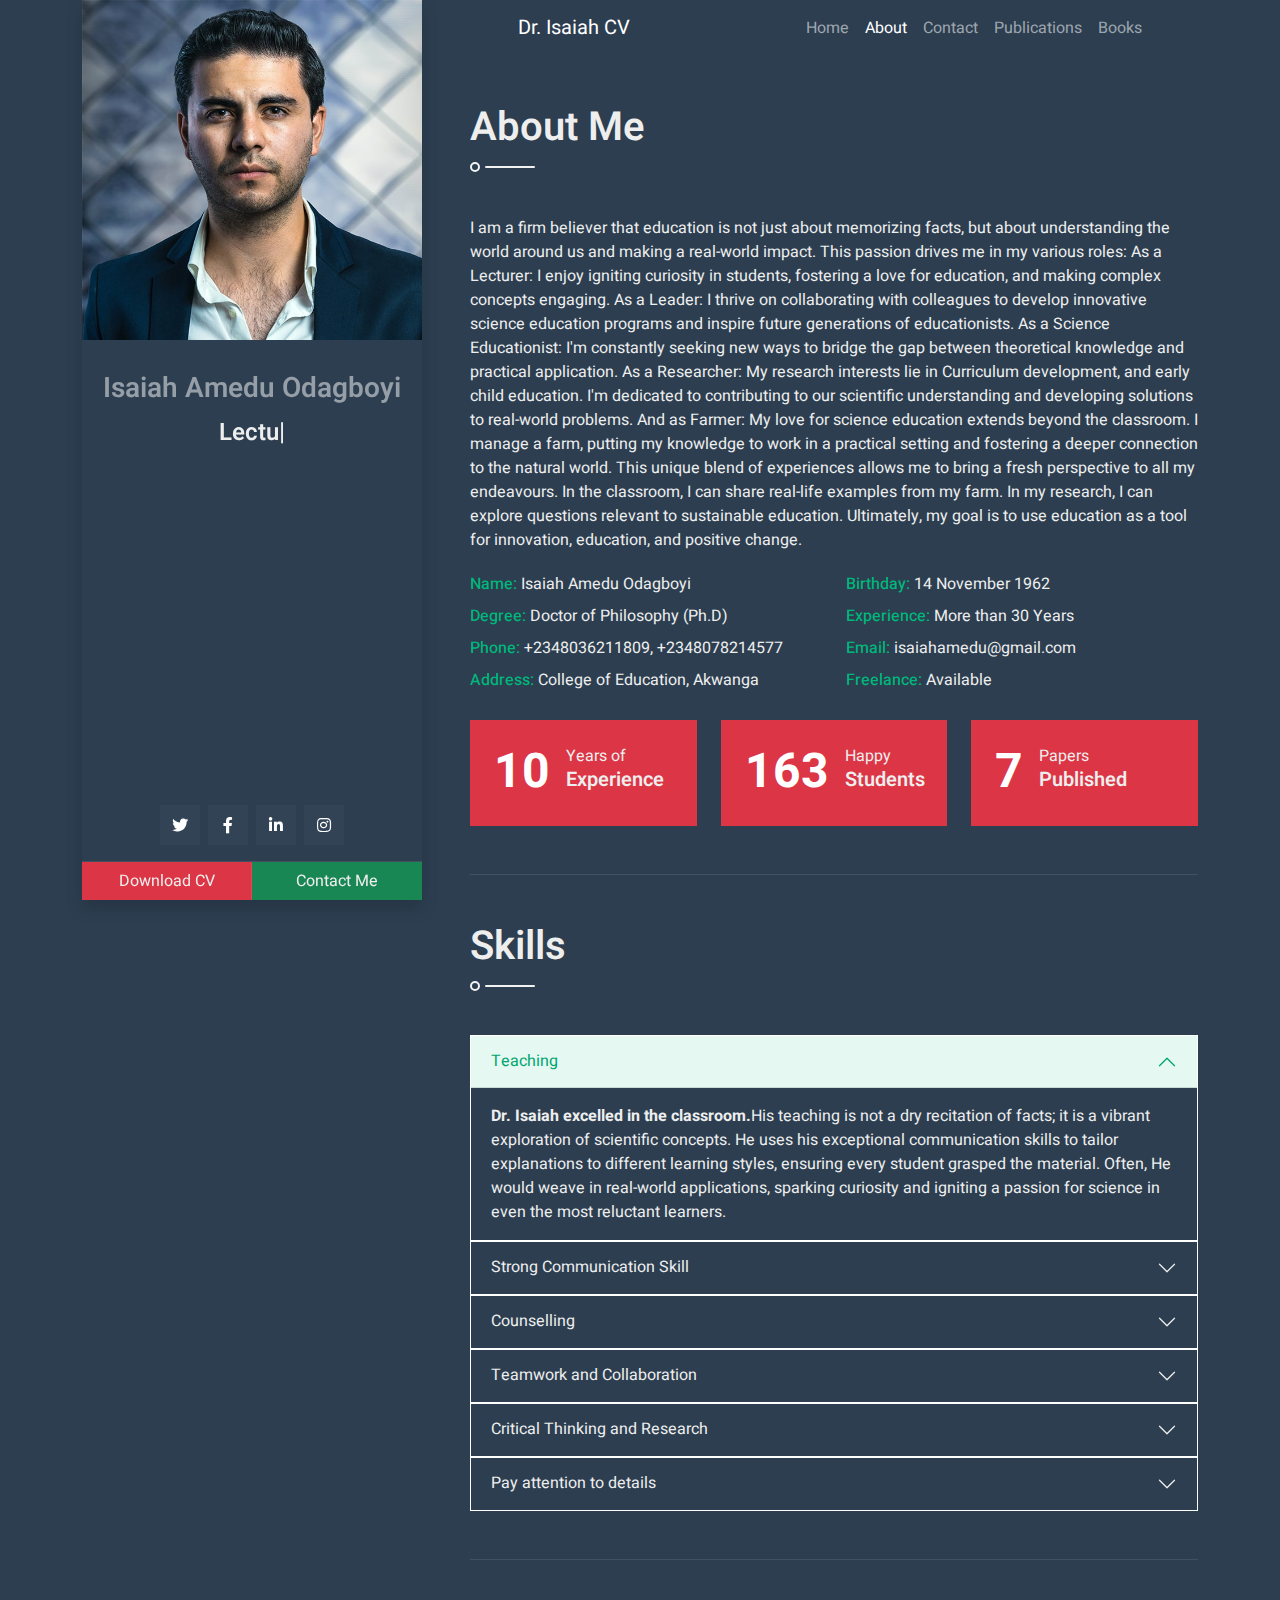
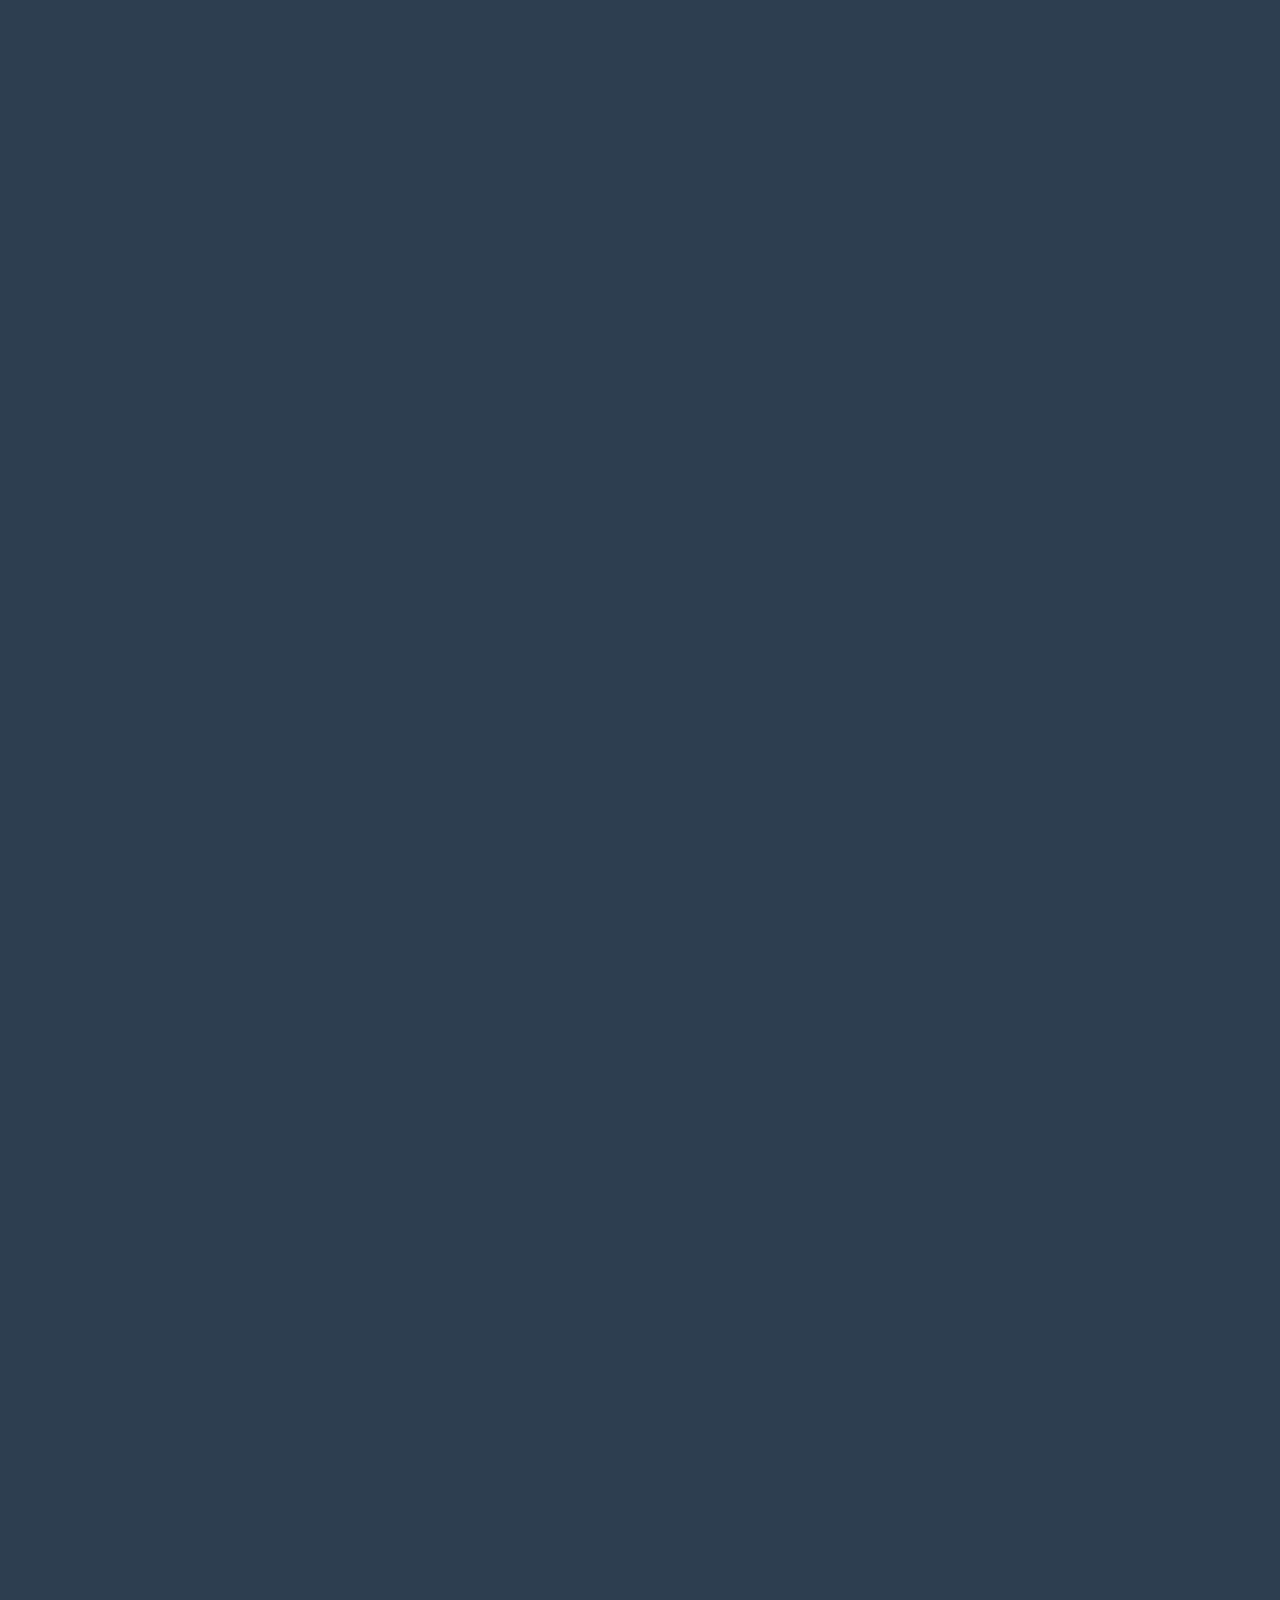
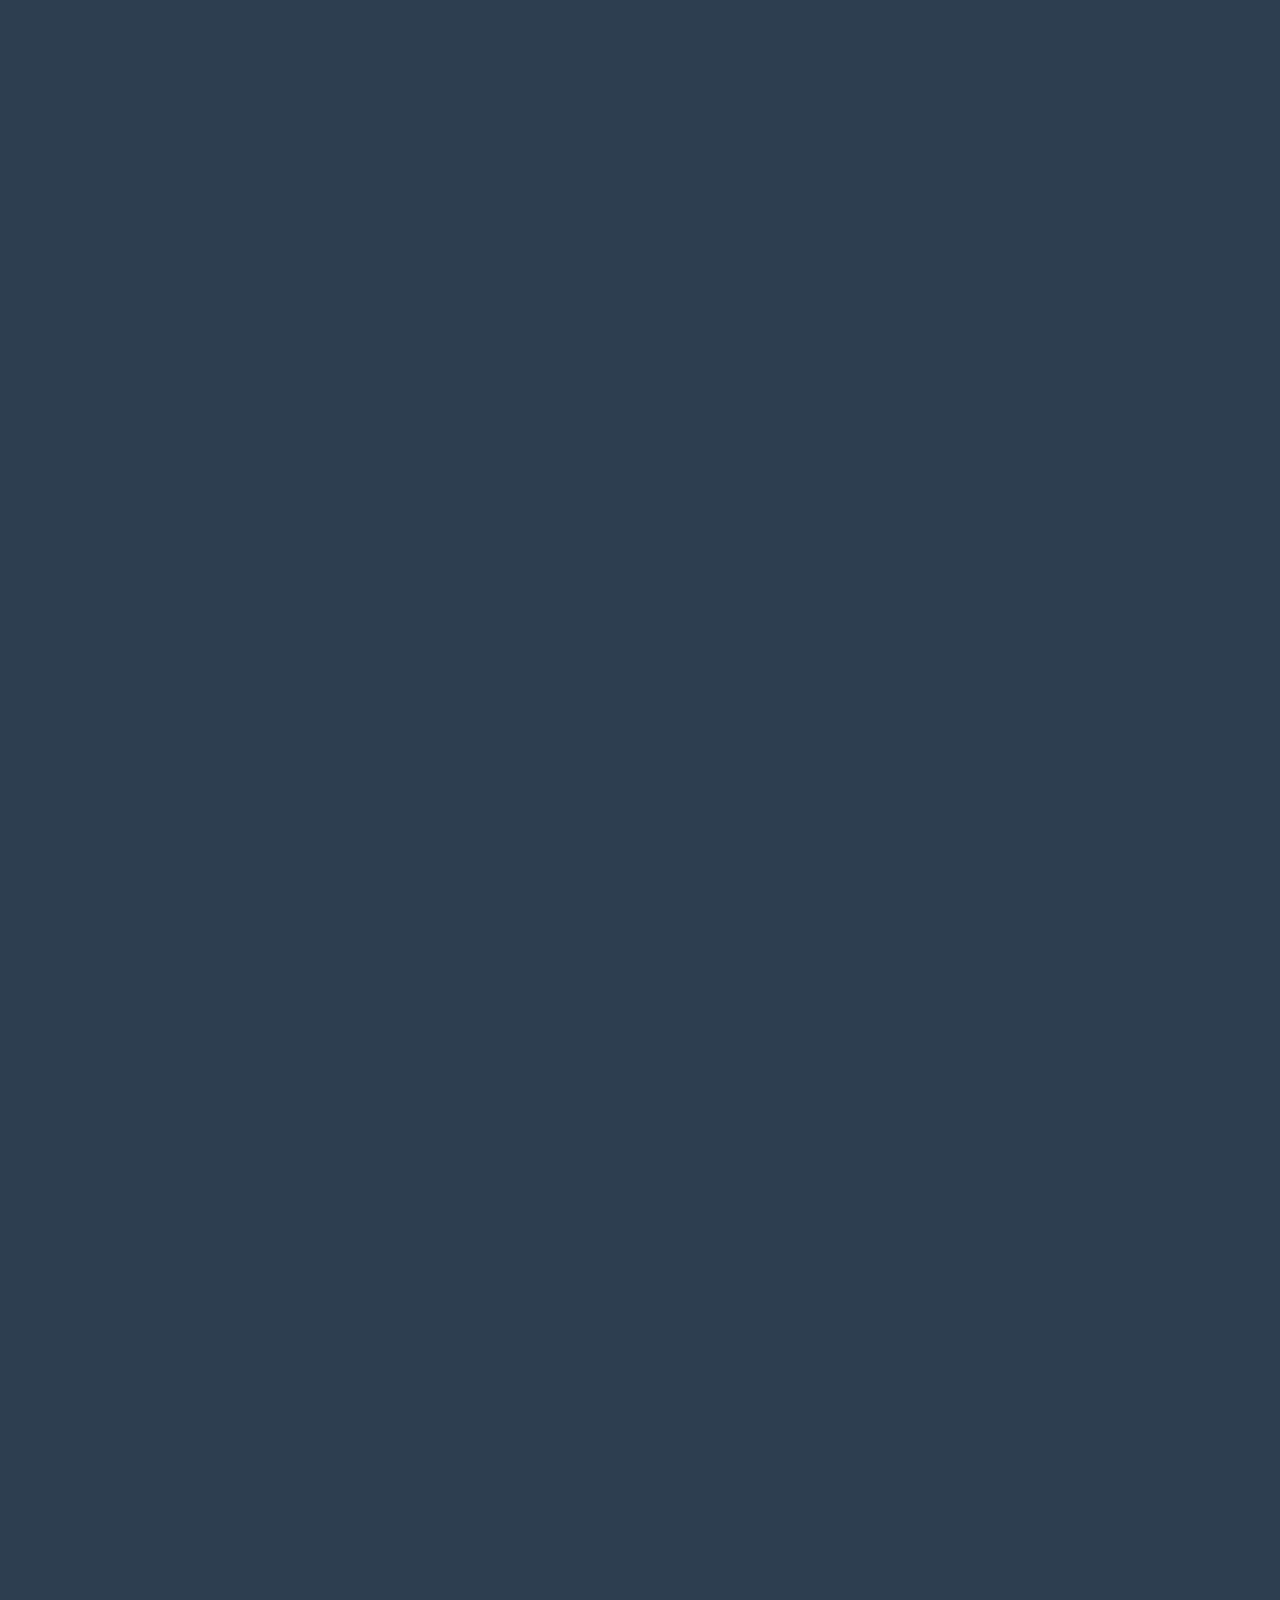
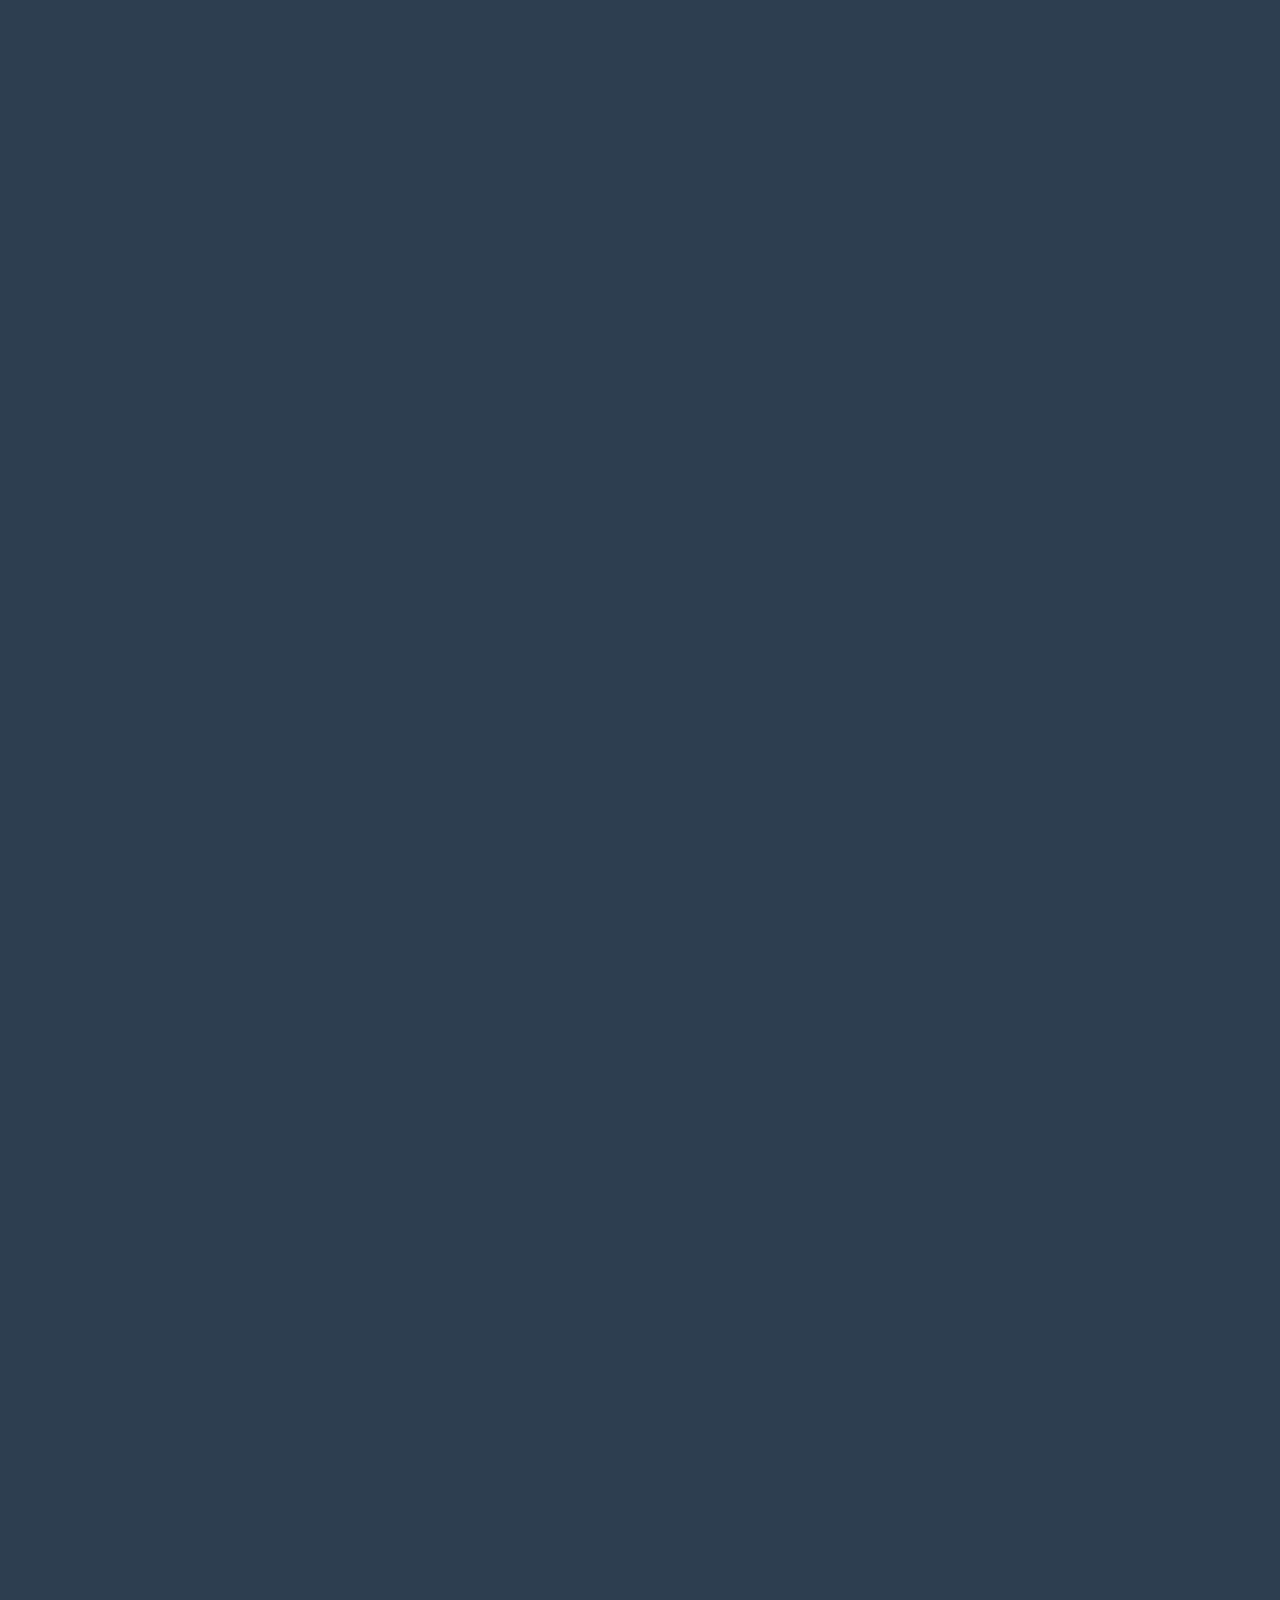
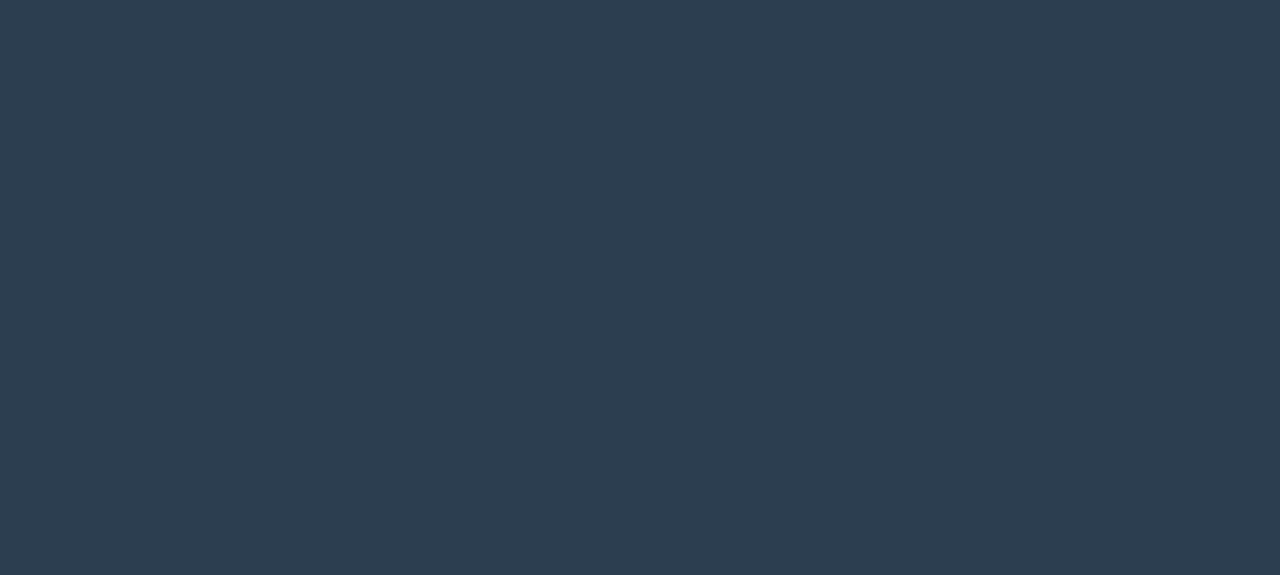
==== commit ea3408b3: "commit" ====
--- a/index.html
+++ b/index.html
@@ -519,7 +519,7 @@
                             </div>
 							
                             <!--/*** This template is free as long as you keep the footer author’s credit link/attribution link/backlink. If you'd like to use the template without the footer author’s credit link/attribution link/backlink, you can purchase the Credit Removal License from "https://htmlcodex.com/credit-removal". Thank you for your support. ***/-->
-							<p class="m-0">&copy; 2024. Dr. Isaia A. Odagboyi Online CV. All Rights Reserved. <br> Designed & Developed by <a href="https://octatesystems.github.io/OSNigeria/" class="link-warning link-offset-2" target="_blank">Kevin Cross Minchakpu</a></p>
+							<p class="m-0">&copy; 2024. Dr. Isaiah A. Odagboyi Online CV. All Rights Reserved. <br> Designed & Developed by <a href="https://octatesystems.github.io/OSNigeria/" class="link-warning link-offset-2" target="_blank">Kevin Cross Minchakpu</a></p>
                         </div>
                     </section>
                     <!-- Footer End -->  
